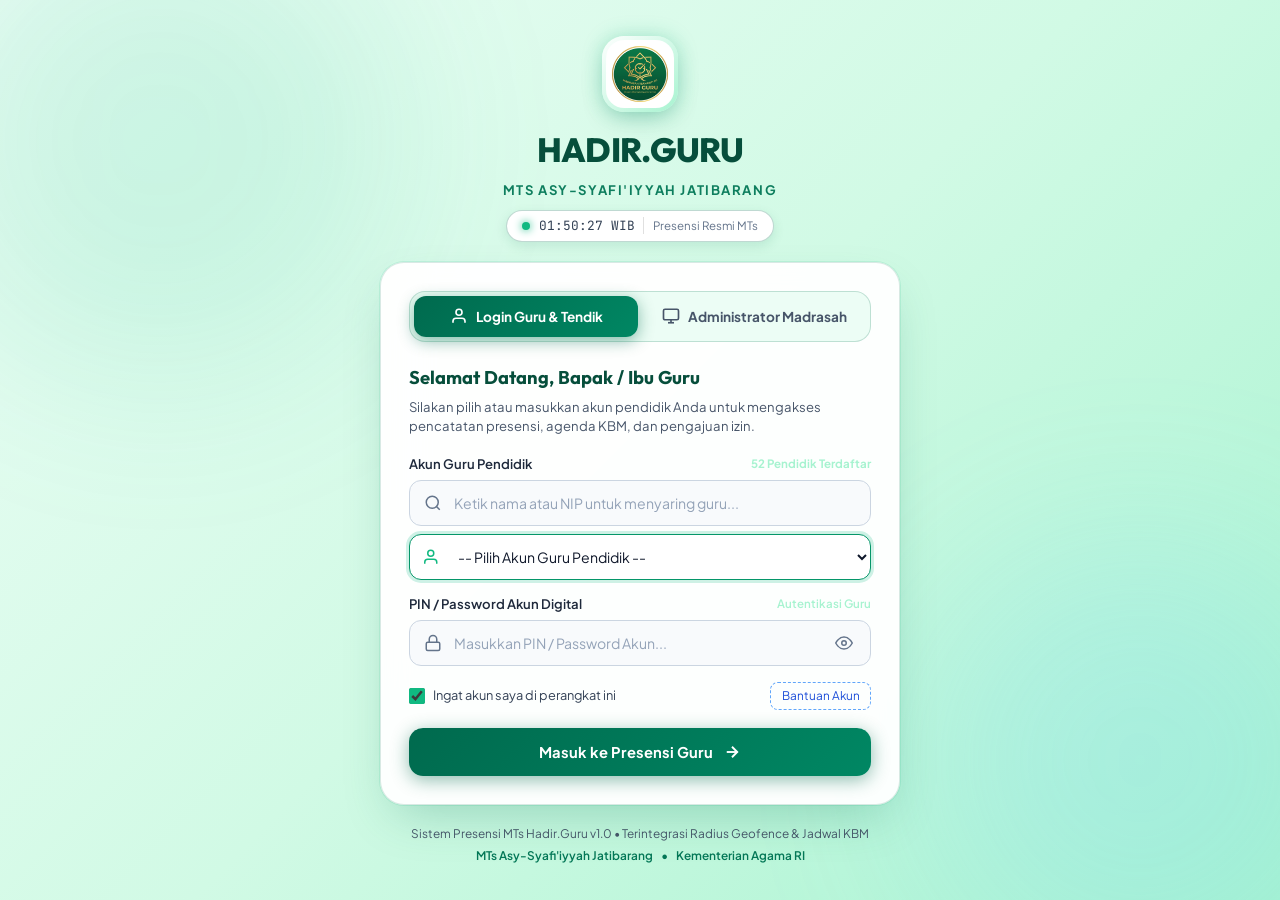
==== index.html @ c1759efe "Login page: light mint-white theme" ====
<!DOCTYPE html>
<html lang="id" data-theme="light">
<head>
  <meta charset="UTF-8">
  <meta name="viewport" content="width=device-width, initial-scale=1.0">
  <meta name="description" content="HADIR.GURU — Sistem Absensi Digital Guru Madrasah Tsanawiyah (MTs). Dashboard Guru untuk pencatatan kehadiran mandiri, validasi lokasi geofence, riwayat, dan pengajuan izin.">
  <title>HADIR.GURU — Presensi Digital MTs Asy-Syafi'iyyah Jatibarang</title>
  
  <link rel="icon" type="image/jpeg" href="assets/logo.jpg">
  <link rel="stylesheet" href="styles/main.css?v=2.6">
</head>
<body class="mode-login">

  <!-- ========================================================
       HALAMAN LOGIN UTAMA (FULL SCREEN AUTHENTICATION PORTAL)
       ======================================================== -->
  <div id="appLoginView" class="login-view-wrapper">
    <div class="login-backdrop-glow login-glow-1"></div>
    <div class="login-backdrop-glow login-glow-2"></div>

    <div class="login-container">
      <!-- Header Branding -->
      <div class="login-brand-header">
        <div class="login-logo-ring">
          <img src="assets/logo.jpg" alt="Logo MTs HADIR.GURU" class="login-brand-logo">
        </div>
        <div class="login-brand-text">
          <h1 class="login-app-title">HADIR.GURU</h1>
          <p class="login-school-name" id="loginSchoolName">MTs ASY-SYAFI'IYYAH JATIBARANG</p>
          <div class="login-clock-badge">
            <span class="live-dot-pulse"></span>
            <span id="loginClockLive">--:--:-- WIB</span>
            <span class="login-clock-tz">Presensi Resmi MTs</span>
          </div>
        </div>
      </div>

      <!-- Main Login Card -->
      <div class="login-card">
        <!-- Dual Mode Switcher Tabs -->
        <div class="login-tabs-nav" role="tablist">
          <button type="button" class="login-tab-btn active" id="tabBtnMainTeacherAuth" data-auth-mode="teacher" onclick="window.switchLoginTab('teacher')">
            <svg viewBox="0 0 24 24" width="18" height="18" fill="none" stroke="currentColor" stroke-width="2.2">
              <path d="M20 21v-2a4 4 0 0 0-4-4H8a4 4 0 0 0-4 4v2"></path>
              <circle cx="12" cy="7" r="4"></circle>
            </svg>
            <span>Login Guru & Tendik</span>
          </button>
          <button type="button" class="login-tab-btn" id="tabBtnMainAdminAuth" data-auth-mode="admin" onclick="window.switchLoginTab('admin')">
            <svg viewBox="0 0 24 24" width="18" height="18" fill="none" stroke="currentColor" stroke-width="2.2">
              <rect x="2" y="3" width="20" height="14" rx="2" ry="2"></rect>
              <line x1="8" y1="21" x2="16" y2="21"></line>
              <line x1="12" y1="17" x2="12" y2="21"></line>
            </svg>
            <span>Administrator Madrasah</span>
          </button>
        </div>

        <!-- Alert Notification Box -->
        <div id="loginMainAlert" class="login-alert-box" style="display: none;">
          <svg viewBox="0 0 24 24" width="18" height="18" fill="none" stroke="currentColor" stroke-width="2.2">
            <circle cx="12" cy="12" r="10"></circle>
            <line x1="12" y1="8" x2="12" y2="12"></line>
            <line x1="12" y1="16" x2="12.01" y2="16"></line>
          </svg>
          <span id="loginMainAlertText">Username atau password salah.</span>
        </div>

        <!-- TAB PANEL 1: GURU LOGIN -->
        <div class="login-panel" id="loginPanelTeacher">
          <div class="login-panel-intro">
            <h4>Selamat Datang, Bapak / Ibu Guru</h4>
            <p>Silakan pilih atau masukkan akun pendidik Anda untuk mengakses pencatatan presensi, agenda KBM, dan pengajuan izin.</p>
          </div>

          <form id="formMainTeacherLogin" onsubmit="window.handleTeacherLoginSubmit(event)" autocomplete="on">
            <!-- Unified Teacher Account Selector: Clean Native Select + Quick Search -->
            <div class="form-group" style="margin-bottom: 0.85rem;">
              <label class="form-label" for="selectMainTeacherAccount" style="display: flex; justify-content: space-between; align-items: center;">
                <span>Akun Guru Pendidik</span>
                <span style="font-size: 0.72rem; color: #a7f3d0; font-weight: 700;" id="badgeTeacherCount">51 Pendidik Terdaftar</span>
              </label>

              <!-- Quick Search Filter Box -->
              <div class="login-input-icon-wrap" style="margin-bottom: 0.5rem;">
                <svg viewBox="0 0 24 24" width="18" height="18" fill="none" stroke="currentColor" stroke-width="2">
                  <circle cx="11" cy="11" r="8"></circle>
                  <line x1="21" y1="21" x2="16.65" y2="16.65"></line>
                </svg>
                <input type="text" id="inputMainTeacherIdentifier" class="form-control login-input-field" placeholder="Ketik nama atau NIP untuk menyaring guru..." autocomplete="off">
              </div>

              <!-- Native Dropdown Select (Works 100% reliably on Android, iOS, Windows, Touch & Keyboard) -->
              <div class="login-input-icon-wrap">
                <svg viewBox="0 0 24 24" width="18" height="18" fill="none" stroke="currentColor" stroke-width="2">
                  <path d="M17 21v-2a4 4 0 0 0-4-4H5a4 4 0 0 0-4 4v2"></path>
                  <circle cx="9" cy="7" r="4"></circle>
                </svg>
                <select id="selectMainTeacherAccount" class="form-control login-input-field login-select-account" style="cursor: pointer; appearance: auto; -webkit-appearance: menulist; padding-right: 1rem;">
                  <option value="">-- Pilih Akun Guru Pendidik --</option>
                  <option value="9248740641200003">Drs. H. Akhmad Rosidi (Kepala Madrasah) [NIP: 9248740641200003]</option>
                  <option value="91000074100899">ABDUR ROUF (SKI) [NIP: 91000074100899]</option>
                  <option value="20326797197002">ADE AYU NUR TANTRI (Pendidikan Pancasila) [NIP: 20326797197002]</option>
                  <option value="20200613100001">AENI AFTHINA (IPA) [NIP: 20200613100001]</option>
                  <option value="91000080102905">AHMAD FARID (Akidah Akhlak) [NIP: 91000080102905]</option>
                  <option value="20326797185001">Ahmad Syafi (Ke-NU-an) [NIP: 20326797185001]</option>
                  <option value="20326797199001">AHMAD SYAMSUL FALAH (Ke-NU-an) [NIP: 20326797199001]</option>
                  <option value="91000081103794">Aini Lutfiyah (Bahasa Arab) [NIP: 91000081103794]</option>
                  <option value="91000081104938">AMIR SYARIFUDIN (Pendidikan Agama Islam) [NIP: 91000081104938]</option>
                  <option value="91000075104250">Ana Rodiyana (Bimbingan Konseling) [NIP: 91000075104250]</option>
                  <option value="91000085105943">ANIS MASRUFATUN SAADAH (IPA) [NIP: 91000085105943]</option>
                  <option value="91000072105448">APRIS DWI PRIYATOMO (Bahasa Indonesia) [NIP: 91000072105448]</option>
                  <option value="20326797196002">AYU ROSALITA (Bahasa Indonesia) [NIP: 20326797196002]</option>
                  <option value="20326797199003">BAENY ABDUL FATAH (PJOK) [NIP: 20326797199003]</option>
                  <option value="91000066108311">DARSONAH SETYOWATI (Bimbingan Konseling) [NIP: 91000066108311]</option>
                  <option value="91000080112516">DENY PRABOWO (Bahasa Inggris) [NIP: 91000080112516]</option>
                  <option value="91000086111652">DETTY TURISHA WIGUNANTI (Bahasa Inggris) [NIP: 91000086111652]</option>
                  <option value="91000082115252">DEWI RACHMAWATI (IPA) [NIP: 91000082115252]</option>
                  <option value="20326797101001">ELLA LINTANG AGUSTIN (Informatika) [NIP: 20326797101001]</option>
                  <option value="91000082120487">ENY ERLINA (Matematika) [NIP: 91000082120487]</option>
                  <option value="91000076113942">ETHIK RAHMAWATI (IPA) [NIP: 91000076113942]</option>
                  <option value="20363282185001">ETIK SULISTYO RATRI (Bahasa Jawa) [NIP: 20363282185001]</option>
                  <option value="91000081123488">HARIYANTO (Matematika) [NIP: 91000081123488]</option>
                  <option value="20326797191003">Ismatul Maula (Bahasa Arab) [NIP: 20326797191003]</option>
                  <option value="91000076124272">KHASANAH (Bahasa Arab) [NIP: 91000076124272]</option>
                  <option value="20326797188001">Khodijatul Kubro (Tahfidz) [NIP: 20326797188001]</option>
                  <option value="20326797194002">M. AZIZ HIMAWAN AKBAR (Tahfidz) [NIP: 20326797194002]</option>
                  <option value="20326797189002">Mochammad Aqil Mahfudz (Fikih) [NIP: 20326797189002]</option>
                  <option value="91000077131961">MOHAMMAD AZAMIN (SKI) [NIP: 91000077131961]</option>
                  <option value="20326797197003">MUHAMMAD AKVIN SYARIFUDIN (BTQ) [NIP: 20326797197003]</option>
                  <option value="20326797196005">MUHAMMAD IRSYAD HUSNI (Tahfidz) [NIP: 20326797196005]</option>
                  <option value="91000073129641">MUHDI (Akidah Akhlak) [NIP: 91000073129641]</option>
                  <option value="91000077133655">MUKHAMAD ARIS (Informatika) [NIP: 91000077133655]</option>
                  <option value="91000076133788">MUSTOFA (Fikih) [NIP: 91000076133788]</option>
                  <option value="91000075133679">MUZAKKY MIFTAH (IPS) [NIP: 91000075133679]</option>
                  <option value="91000064129055">NASARUDIN (Matematika) [NIP: 91000064129055]</option>
                  <option value="91000082154354">NOPRIYANI (Informatika) [NIP: 91000082154354]</option>
                  <option value="20326797175001">Nur Azizah (SKI) [NIP: 20326797175001]</option>
                  <option value="91000083152640">NUR KHIKMAH (Bahasa Indonesia) [NIP: 91000083152640]</option>
                  <option value="20326797199002">RAGIL SUSYANTO (PJOK) [NIP: 20326797199002]</option>
                  <option value="91000069143609">RAMDLONI (Al-Qur'an Hadis) [NIP: 91000069143609]</option>
                  <option value="20363082185001">RETNO FAJAR INTAMI (Seni Rupa) [NIP: 20363082185001]</option>
                  <option value="20326797190001">Ridlo Alam Nan Asa (Akidah Akhlak) [NIP: 20326797190001]</option>
                  <option value="20326797197001">RIZQI YUNI ARSIH (Bahasa Indonesia) [NIP: 20326797197001]</option>
                  <option value="91000081160541">SILVIA TINDIYAH SUGIARTO (Bahasa Indonesia) [NIP: 91000081160541]</option>
                  <option value="91000071143239">SITI ISYUNIATI (Matematika) [NIP: 91000071143239]</option>
                  <option value="91000078151658">SITI NURJANAH (Pendidikan Pancasila) [NIP: 91000078151658]</option>
                  <option value="91000078154469">SUDIYANTO (IPS) [NIP: 91000078154469]</option>
                  <option value="91000068159822">TITIN SOFIYATIN (IPS) [NIP: 91000068159822]</option>
                  <option value="91000475154699">TUTI ALAWIYYAH (Al-Qur'an Hadis) [NIP: 91000475154699]</option>
                  <option value="91000068162605">WAWAN ERAWAN (Bahasa Inggris) [NIP: 91000068162605]</option>
                  <option value="20326797100002">YULITA LISTIA SARI (IPS) [NIP: 20326797100002]</option>
                </select>
              </div>
            </div>

            <!-- Selected Teacher Preview Banner (Tampil setelah memilih akun guru) -->
            <div class="teacher-login-preview" id="teacherSelectedPreviewCard" style="display: none;">
              <div class="preview-avatar-circle" id="teacherPreviewAvatar">-</div>
              <div class="preview-info">
                <div class="preview-name" id="teacherPreviewName">-</div>
                <div class="preview-detail" id="teacherPreviewDetail">-</div>
              </div>
            </div>

            <!-- Password / PIN Input -->
            <div class="form-group" style="margin-bottom: 1rem; margin-top: 0.85rem;">
              <label class="form-label" for="inputMainTeacherPassword" style="display: flex; justify-content: space-between; align-items: center;">
                <span>PIN / Password Akun Digital</span>
                <span style="font-size: 0.72rem; color: #a7f3d0; font-weight: 600;">Autentikasi Guru</span>
              </label>
              <div class="login-input-icon-wrap has-eye-btn">
                <svg viewBox="0 0 24 24" width="18" height="18" fill="none" stroke="currentColor" stroke-width="2">
                  <rect x="3" y="11" width="18" height="11" rx="2" ry="2"></rect>
                  <path d="M7 11V7a5 5 0 0 1 10 0v4"></path>
                </svg>
                <input type="password" id="inputMainTeacherPassword" class="form-control login-input-field" placeholder="Masukkan PIN / Password Akun..." value="" autocomplete="current-password">
                <button type="button" class="btn-toggle-eye" id="btnToggleMainTeacherPass" title="Lihat PIN">
                  <svg viewBox="0 0 24 24" width="18" height="18" fill="none" stroke="currentColor" stroke-width="2"><path d="M1 12s4-8 11-8 11 8 11 8-4 8-11 8-11-8-11-8z"></path><circle cx="12" cy="12" r="3"></circle></svg>
                </button>
              </div>
            </div>

            <div class="login-extra-row">
              <label class="login-remember-label">
                <input type="checkbox" id="checkMainTeacherRemember" checked>
                <span>Ingat akun saya di perangkat ini</span>
              </label>
              <span class="login-help-chip" id="btnTeacherHelpNote">Bantuan Akun</span>
            </div>

            <button type="button" class="btn-login-submit btn-submit-teacher" id="btnSubmitTeacherLogin" onclick="window.handleTeacherLoginSubmit(event)">
              <span>Masuk ke Presensi Guru</span>
              <svg viewBox="0 0 24 24" width="18" height="18" fill="none" stroke="currentColor" stroke-width="2.5"><line x1="5" y1="12" x2="19" y2="12"></line><polyline points="12 5 19 12 12 19"></polyline></svg>
            </button>
          </form>
        </div>

        <!-- TAB PANEL 2: ADMIN LOGIN -->
        <div class="login-panel" id="loginPanelAdmin" style="display: none;">
          <div class="login-panel-intro">
            <div class="admin-badge-ribbon">🛡️ PUSAT KENDALI ADMINISTRATOR</div>
            <h4>Command Center Madrasah</h4>
            <p>Login sebagai Administrator Sekolah untuk memantau radar KBM 26 rombel, memverifikasi izin guru, dan mengelola jadwal Simpatika.</p>
          </div>

          <form id="formMainAdminLogin" onsubmit="window.handleAdminLoginSubmit(event)" autocomplete="on">
            <div class="form-group" style="margin-bottom: 1rem;">
              <label class="form-label" for="inputMainAdminUsername">Username Administrator</label>
              <div class="login-input-icon-wrap">
                <svg viewBox="0 0 24 24" width="18" height="18" fill="none" stroke="currentColor" stroke-width="2">
                  <path d="M20 21v-2a4 4 0 0 0-4-4H8a4 4 0 0 0-4 4v2"></path>
                  <circle cx="12" cy="7" r="4"></circle>
                </svg>
                <input type="text" id="inputMainAdminUsername" class="form-control login-input-field" placeholder="Masukkan username admin..." value="" autocomplete="username">
              </div>
            </div>

            <div class="form-group" style="margin-bottom: 1.15rem;">
              <label class="form-label" for="inputMainAdminPassword" style="display: flex; justify-content: space-between; align-items: center;">
                <span>Password Administrator</span>
                <span style="font-size: 0.72rem; color: #38bdf8; font-weight: 600;">Keamanan Admin</span>
              </label>
              <div class="login-input-icon-wrap has-eye-btn">
                <svg viewBox="0 0 24 24" width="18" height="18" fill="none" stroke="currentColor" stroke-width="2">
                  <rect x="3" y="11" width="18" height="11" rx="2" ry="2"></rect>
                  <path d="M7 11V7a5 5 0 0 1 10 0v4"></path>
                </svg>
                <input type="password" id="inputMainAdminPassword" class="form-control login-input-field" placeholder="Masukkan password admin..." value="" autocomplete="current-password">
                <button type="button" class="btn-toggle-eye" id="btnToggleMainAdminPass" title="Lihat Password">
                  <svg viewBox="0 0 24 24" width="18" height="18" fill="none" stroke="currentColor" stroke-width="2"><path d="M1 12s4-8 11-8 11 8 11 8-4 8-11 8-11-8-11-8z"></path><circle cx="12" cy="12" r="3"></circle></svg>
                </button>
              </div>
            </div>

            <div class="login-extra-row">
              <label class="login-remember-label">
                <input type="checkbox" id="checkMainAdminRemember" checked>
                <span>Ingat sesi Administrator</span>
              </label>
            </div>

            <button type="button" class="btn-login-submit btn-submit-admin" id="btnSubmitAdminLogin" onclick="window.handleAdminLoginSubmit(event)">
              <span>Masuk Command Center Admin</span>
              <svg viewBox="0 0 24 24" width="18" height="18" fill="none" stroke="currentColor" stroke-width="2.5"><line x1="5" y1="12" x2="19" y2="12"></line><polyline points="12 5 19 12 12 19"></polyline></svg>
            </button>
          </form>
        </div>

      </div>

      <!-- Footer Info -->
      <div class="login-footer-info">
        <span>Sistem Presensi MTs Hadir.Guru v1.0 • Terintegrasi Radius Geofence & Jadwal KBM</span>
        <div class="login-footer-links">
          <span id="loginFooterSchoolName">MTs Asy-Syafi'iyyah Jatibarang</span>
          <span>•</span>
          <span>Kementerian Agama RI</span>
        </div>
      </div>
    </div>
</div>

  <!-- Immediate Login & Clock Engine (Resilient Fallback for Hosting & Slow Networks) -->
  <script>
    (function initImmediateLoginPortal() {
      function tickPortalClock() {
        var el = document.getElementById("loginClockLive");
        if (!el) return;
        var now = new Date();
        var h = String(now.getHours()).padStart(2, "0");
        var m = String(now.getMinutes()).padStart(2, "0");
        var s = String(now.getSeconds()).padStart(2, "0");
        el.textContent = h + ":" + m + ":" + s + " WIB";
      }
      tickPortalClock();
      setInterval(tickPortalClock, 1000);

      function showPortalAlert(msg) {
        var alertBox = document.getElementById("loginMainAlert");
        var alertText = document.getElementById("loginMainAlertText");
        if (alertBox) {
          alertBox.style.display = "flex";
          if (alertText) alertText.textContent = msg;
        }
      }

      function hidePortalAlert() {
        var alertBox = document.getElementById("loginMainAlert");
        if (alertBox) alertBox.style.display = "none";
      }

      if (typeof window.switchLoginTab !== "function") {
        window.switchLoginTab = function(mode) {
          var tabTeacher = document.getElementById("tabBtnMainTeacherAuth");
          var tabAdmin = document.getElementById("tabBtnMainAdminAuth");
          var panelTeacher = document.getElementById("loginPanelTeacher");
          var panelAdmin = document.getElementById("loginPanelAdmin");
          hidePortalAlert();
          if (mode === "admin") {
            if (tabAdmin) tabAdmin.classList.add("active");
            if (tabTeacher) tabTeacher.classList.remove("active");
            if (panelAdmin) panelAdmin.style.display = "block";
            if (panelTeacher) panelTeacher.style.display = "none";
          } else {
            if (tabTeacher) tabTeacher.classList.add("active");
            if (tabAdmin) tabAdmin.classList.remove("active");
            if (panelTeacher) panelTeacher.style.display = "block";
            if (panelAdmin) panelAdmin.style.display = "none";
          }
        };
      }

      if (typeof window.handleTeacherLoginSubmit !== "function") {
        window.handleTeacherLoginSubmit = function(e) {
          if (e && e.preventDefault) e.preventDefault();
          var select = document.getElementById("selectMainTeacherAccount");
          var searchInput = document.getElementById("inputMainTeacherIdentifier");
          var passInput = document.getElementById("inputMainTeacherPassword");
          var rememberCheck = document.getElementById("checkMainTeacherRemember");
          var targetId = select ? select.value.trim() : "";
          if (!targetId && searchInput) targetId = searchInput.value.trim();
          if (!targetId) {
            showPortalAlert("Silakan pilih akun guru pendidik Anda dari daftar di atas.");
            return;
          }
          var pin = passInput ? passInput.value.trim() : "";
          if (!pin) {
            showPortalAlert("Silakan masukkan PIN / Password Akun Anda (Default: 123456).");
            return;
          }
          var remember = rememberCheck ? rememberCheck.checked : true;
          var resolvedTeacherId = targetId;
          if (typeof StorageService !== "undefined" && typeof StorageService.verifyTeacherCredentials === "function") {
            var res = StorageService.verifyTeacherCredentials(targetId, pin);
            if (!res.success) {
              showPortalAlert(res.message || "Password atau PIN salah.");
              return;
            }
            var t = res.teacher;
            resolvedTeacherId = (t.nip && t.nip.length > 3 && t.nip !== "-") ? t.nip : (t.teacherId || t.id);
            StorageService.setTeacherLoggedIn(resolvedTeacherId, remember);
            StorageService.setActiveTeacherId(resolvedTeacherId);
          } else if (pin !== "123456" && pin !== "Guru@2026!") {
            showPortalAlert("Password atau PIN salah (Default: 123456).");
            return;
          }
          hidePortalAlert();
          try {
            localStorage.setItem("hadir_guru_active_teacher_id", resolvedTeacherId);
            sessionStorage.setItem("hadir_guru_teacher_session", "true");
            sessionStorage.setItem("hadir_guru_auth_role", "teacher");
            if (remember) {
              localStorage.setItem("hadir_guru_teacher_remember", "true");
              localStorage.setItem("hadir_guru_auth_role", "teacher");
            }
          } catch (err) {}
          document.body.classList.remove("mode-login", "mode-admin");
          document.body.classList.add("mode-guru");
          var lv = document.getElementById("appLoginView");
          if (lv) lv.style.display = "none";
          if (typeof window.switchAppRole === "function") window.switchAppRole("teacher", true);
          if (typeof window.switchToTab === "function") window.switchToTab("tab-dashboard");
        };
      }

      if (typeof window.handleAdminLoginSubmit !== "function") {
        window.handleAdminLoginSubmit = function(e) {
          if (e && e.preventDefault) e.preventDefault();
          var userInput = document.getElementById("inputMainAdminUsername");
          var passInput = document.getElementById("inputMainAdminPassword");
          var rememberCheck = document.getElementById("checkMainAdminRemember");
          var username = userInput ? userInput.value.trim() : "";
          var password = passInput ? passInput.value.trim() : "";
          var remember = rememberCheck ? rememberCheck.checked : true;
          if (!username || !password) {
            showPortalAlert("Silakan masukkan username dan password administrator.");
            return;
          }
          var isOk = false;
          if (typeof StorageService !== "undefined" && typeof StorageService.verifyAdminCredentials === "function") {
            isOk = StorageService.verifyAdminCredentials(username, password);
          } else {
            isOk = username.toLowerCase() === "admin" && (password === "@aries1977" || password === "admin123");
          }
          if (!isOk) {
            showPortalAlert("Username atau password administrator salah.");
            return;
          }
          hidePortalAlert();
          if (typeof StorageService !== "undefined" && typeof StorageService.setAdminLoggedIn === "function") {
            StorageService.setAdminLoggedIn(true, remember);
          }
          try {
            sessionStorage.setItem("hadir_guru_admin_session", "true");
            sessionStorage.setItem("hadir_guru_auth_role", "admin");
            if (remember) {
              localStorage.setItem("hadir_guru_admin_remember", "true");
              localStorage.setItem("hadir_guru_auth_role", "admin");
            }
          } catch (err) {}
          document.body.classList.remove("mode-login", "mode-guru");
          document.body.classList.add("mode-admin");
          var lv = document.getElementById("appLoginView");
          if (lv) lv.style.display = "none";
          if (typeof window.switchAppRole === "function") window.switchAppRole("admin", true);
          if (typeof window.switchToTab === "function") window.switchToTab("tab-admin-monitoring");
        };
      }
    })();
  </script>

  <div class="app-shell">

    
    <!-- Left Navigation Sidebar -->
    <aside class="sidebar" id="appSidebar">
      <div class="sidebar-header">
        <div class="brand-logo-wrap">
          <img src="assets/logo.jpg" alt="Logo HADIR.GURU" class="brand-logo">
        </div>
        <div class="brand-text">
          <h1>HADIR.GURU</h1>
          <span>Sistem Presensi MTs</span>
        </div>
      </div>

      <!-- Nav Guru (Default) -->
      <nav class="sidebar-nav" id="sidebarNavTeacher">
        <div class="nav-section-title">Menu Utama Guru</div>

        <button class="nav-link active" data-tab="tab-dashboard" id="navDashboard">
          <svg viewBox="0 0 24 24" fill="none" stroke="currentColor">
            <path d="M12 22s8-4 8-10V5l-8-3-8 3v7c0 6 8 10 8 10z"></path>
            <path d="m9 12 2 2 4-4"></path>
          </svg>
          <span>Dashboard & Presensi</span>
          <span class="nav-badge nav-badge-pill" id="sidebarStatusBadge">Aktif</span>
        </button>

        <button class="nav-link" data-tab="tab-mengajar" id="navMengajar">
          <svg viewBox="0 0 24 24" fill="none" stroke="currentColor">
            <path d="M4 19.5A2.5 2.5 0 0 1 6.5 17H20"></path>
            <path d="M6.5 2H20v20H6.5A2.5 2.5 0 0 1 4 19.5v-15A2.5 2.5 0 0 1 6.5 2z"></path>
          </svg>
          <span>Absen Mengajar</span>
          <span class="nav-badge" style="background: rgba(147, 197, 114, 0.25); color: #3B5F21;" id="sidebarKbmBadge">1 Sesi</span>
        </button>

        <button class="nav-link" data-tab="tab-riwayat" id="navRiwayat">
          <svg viewBox="0 0 24 24" fill="none" stroke="currentColor">
            <circle cx="12" cy="12" r="10"></circle>
            <polyline points="12 6 12 12 16 14"></polyline>
          </svg>
          <span>Riwayat Kehadiran</span>
        </button>

        <button class="nav-link" data-tab="tab-izin" id="navIzin">
          <svg viewBox="0 0 24 24" fill="none" stroke="currentColor">
            <path d="M14 2H6a2 2 0 0 0-2 2v16a2 2 0 0 0 2 2h12a2 2 0 0 0 2-2V8z"></path>
            <polyline points="14 2 14 8 20 8"></polyline>
            <line x1="16" y1="13" x2="8" y2="13"></line>
            <line x1="16" y1="17" x2="8" y2="17"></line>
            <polyline points="10 9 9 9 8 9"></polyline>
          </svg>
          <span>Izin & Sakit</span>
          <span class="nav-badge" style="background: rgba(245, 158, 11, 0.2); color: #F59E0B;" id="sidebarLeaveCount">1</span>
        </button>

        <button class="nav-link" data-tab="tab-welcoming-picket" id="navTeacherWelcomingPicket">
          <svg viewBox="0 0 24 24" fill="none" stroke="currentColor">
            <path d="M12 2l3.09 6.26L22 9.27l-5 4.87 1.18 6.88L12 17.77l-6.18 3.25L7 14.14 2 9.27l6.91-1.01L12 2z"></path>
          </svg>
          <span>Piket Sambut Siswa</span>
          <span class="nav-badge" style="background: rgba(147, 197, 114, 0.22); color: #3B5F21;" id="teacherSidebarPicketBadge">06:15 WIB</span>
        </button>

        <button class="nav-link" data-tab="tab-profil" id="navProfil">
          <svg viewBox="0 0 24 24" fill="none" stroke="currentColor">
            <path d="M19 21v-2a4 4 0 0 0-4-4H9a4 4 0 0 0-4 4v2"></path>
            <circle cx="12" cy="7" r="4"></circle>
          </svg>
          <span>Profil & Jadwal</span>
        </button>

        <div style="margin-top: 1rem; padding-top: 0.75rem; border-top: 1px solid rgba(255, 255, 255, 0.1); display: flex; flex-direction: column; gap: 0.45rem;">
          <button class="nav-link" id="btnSidebarTeacherLogout" style="color: #fca5a5; background: rgba(239, 68, 68, 0.08); border: 1px solid rgba(239, 68, 68, 0.25); border-radius: var(--radius-md); padding: 0.6rem 0.85rem; width: 100%; display: flex; align-items: center; gap: 0.65rem; cursor: pointer; transition: all 0.2s ease;">
            <svg viewBox="0 0 24 24" fill="none" stroke="currentColor" width="18" height="18" stroke-width="2.2" style="color: #ef4444;">
              <path d="M9 21H5a2 2 0 0 1-2-2V5a2 2 0 0 1 2-2h4"></path>
              <polyline points="16 17 21 12 16 7"></polyline>
              <line x1="21" y1="12" x2="9" y2="12"></line>
            </svg>
            <span style="font-weight: 700; font-size: 0.82rem;">Keluar / Log Out</span>
          </button>
        </div>
      </nav>

      <!-- Nav Admin (Tampil saat Mode Admin Aktif) -->
      <nav class="sidebar-nav" id="sidebarNavAdmin" style="display: none;">
        <div class="nav-section-title" style="color: #38bdf8;">COMMAND CENTER ADMIN</div>

        <button class="nav-link" data-tab="tab-admin-monitoring" id="navAdminMonitor">
          <svg viewBox="0 0 24 24" fill="none" stroke="currentColor">
            <circle cx="12" cy="12" r="10"></circle>
            <line x1="12" y1="8" x2="12" y2="12"></line>
            <line x1="12" y1="16" x2="12.01" y2="16"></line>
            <circle cx="12" cy="12" r="4" stroke-dasharray="2 2"></circle>
          </svg>
          <span>Live Radar KBM</span>
          <span class="nav-badge" style="background: rgba(239, 68, 68, 0.2); color: #DC2626; display: none;" id="sidebarAlertBadge">0 Alert</span>
        </button>

        <button class="nav-link" data-tab="tab-admin-rekap" id="navAdminRekap">
          <svg viewBox="0 0 24 24" fill="none" stroke="currentColor">
            <path d="M16 4h2a2 2 0 0 1 2 2v14a2 2 0 0 1-2 2H6a2 2 0 0 1-2-2V6a2 2 0 0 1 2-2h2"></path>
            <rect x="8" y="2" width="8" height="4" rx="1" ry="1"></rect>
            <path d="M9 12h6"></path>
            <path d="M9 16h6"></path>
          </svg>
          <span>Rekap Presensi Guru</span>
          <span class="nav-badge" style="background: rgba(0, 106, 78, 0.2); color: #006A4E;">Semua Guru</span>
        </button>

        <button class="nav-link" data-tab="tab-admin-teachers-db" id="navAdminTeachersDb">
          <svg viewBox="0 0 24 24" fill="none" stroke="currentColor">
            <path d="M17 21v-2a4 4 0 0 0-4-4H5a4 4 0 0 0-4 4v2"></path>
            <circle cx="9" cy="7" r="4"></circle>
            <path d="M23 21v-2a4 4 0 0 0-3-3.87"></path>
            <path d="M16 3.13a4 4 0 0 1 0 7.75"></path>
          </svg>
          <span>Database & Akun Guru</span>
          <span class="nav-badge" style="background: rgba(14, 165, 233, 0.2); color: #0284c7;" id="adminSidebarTeachersBadge">Guru Aktif</span>
        </button>

        <button class="nav-link" data-tab="tab-admin-roster" id="navAdminRoster">
          <svg viewBox="0 0 24 24" fill="none" stroke="currentColor">
            <rect x="3" y="4" width="18" height="18" rx="2" ry="2"></rect>
            <line x1="16" y1="2" x2="16" y2="6"></line>
            <line x1="8" y1="2" x2="8" y2="6"></line>
            <line x1="3" y1="10" x2="21" y2="10"></line>
          </svg>
          <span>Jadwal Mengajar Guru</span>
          <span class="nav-badge" style="background: rgba(56, 189, 248, 0.2); color: #0284C7;" id="adminSidebarRosterBadge">Jadwal Mapel</span>
        </button>

        <button class="nav-link" data-tab="tab-welcoming-picket" id="navAdminWelcomingPicket">
          <svg viewBox="0 0 24 24" fill="none" stroke="currentColor">
            <path d="M12 2l3.09 6.26L22 9.27l-5 4.87 1.18 6.88L12 17.77l-6.18 3.25L7 14.14 2 9.27l6.91-1.01L12 2z"></path>
          </svg>
          <span>Piket Sambut Siswa</span>
          <span class="nav-badge" style="background: rgba(0, 106, 78, 0.2); color: #006A4E;">6 Regu</span>
        </button>

        <button class="nav-link" data-tab="tab-admin-leave" id="navAdminLeave">
          <svg viewBox="0 0 24 24" fill="none" stroke="currentColor">
            <path d="M14 2H6a2 2 0 0 0-2 2v16a2 2 0 0 0 2 2h12a2 2 0 0 0 2-2V8z"></path>
            <polyline points="14 2 14 8 20 8"></polyline>
            <path d="m9 15 2 2 4-4"></path>
          </svg>
          <span>Verifikasi Izin</span>
          <span class="nav-badge" style="background: rgba(245, 158, 11, 0.2); color: #F59E0B; display: none;" id="adminSidebarLeaveCount">0</span>
        </button>

        <button class="nav-link" data-tab="tab-admin-settings" id="navAdminSettings">
          <svg viewBox="0 0 24 24" fill="none" stroke="currentColor">
            <circle cx="12" cy="12" r="3"></circle>
            <path d="M19.4 15a1.65 1.65 0 0 0 .33 1.82l.06.06a2 2 0 0 1 0 2.83 2 2 0 0 1-2.83 0l-.06-.06a1.65 1.65 0 0 0-1.82-.33 1.65 1.65 0 0 0-1 1.51V21a2 2 0 0 1-2 2 2 2 0 0 1-2-2v-.09A1.65 1.65 0 0 0 9 19.4a1.65 1.65 0 0 0-1.82.33l-.06.06a2 2 0 0 1-2.83 0 2 2 0 0 1 0-2.83l.06-.06a1.65 1.65 0 0 0 .33-1.82 1.65 1.65 0 0 0-1.51-1H3a2 2 0 0 1-2-2 2 2 0 0 1 2-2h.09A1.65 1.65 0 0 0 4.6 9a1.65 1.65 0 0 0-.33-1.82l-.06-.06a2 2 0 0 1 0-2.83 2 2 0 0 1 2.83 0l.06.06a1.65 1.65 0 0 0 1.82.33H9a1.65 1.65 0 0 0 1-1.51V3a2 2 0 0 1 2-2 2 2 0 0 1 2 2v.09a1.65 1.65 0 0 0 1 1.51 1.65 1.65 0 0 0 1.82-.33l.06-.06a2 2 0 0 1 2.83 0 2 2 0 0 1 0 2.83l-.06.06a1.65 1.65 0 0 0-.33 1.82V9a1.65 1.65 0 0 0 1.51 1H21a2 2 0 0 1 2 2 2 2 0 0 1-2 2h-.09a1.65 1.65 0 0 0-1.51 1z"></path>
          </svg>
          <span>Pengaturan & Guru</span>
        </button>

        <div style="margin-top: 1rem; padding-top: 0.75rem; border-top: 1px solid rgba(255, 255, 255, 0.1); display: flex; flex-direction: column; gap: 0.45rem;">
          <button class="nav-link" id="btnSidebarAdminLogout" style="color: #fca5a5; background: rgba(239, 68, 68, 0.08); border: 1px solid rgba(239, 68, 68, 0.25); border-radius: var(--radius-md); padding: 0.6rem 0.85rem; width: 100%; display: flex; align-items: center; gap: 0.65rem; cursor: pointer; transition: all 0.2s ease;">
            <svg viewBox="0 0 24 24" fill="none" stroke="currentColor" width="18" height="18" stroke-width="2.2" style="color: #ef4444;">
              <path d="M9 21H5a2 2 0 0 1-2-2V5a2 2 0 0 1 2-2h4"></path>
              <polyline points="16 17 21 12 16 7"></polyline>
              <line x1="21" y1="12" x2="9" y2="12"></line>
            </svg>
            <span style="font-weight: 700; font-size: 0.82rem;">Keluar Sesi Admin (Log Out)</span>
          </button>
        </div>
      </nav>

      <div class="sidebar-footer">
        <div class="school-mini-card">
          <div class="school-icon-badge">
            <svg viewBox="0 0 24 24" width="20" height="20" fill="none" stroke="currentColor" stroke-width="2">
              <path d="m3 9 9-7 9 7v11a2 2 0 0 1-2 2H5a2 2 0 0 1-2-2z"></path>
              <polyline points="9 22 9 12 15 12 15 22"></polyline>
            </svg>
          </div>
          <div>
            <div class="school-info-title" id="sidebarSchoolName">MTs Asy-Syafi'iyyah</div>
            <div class="school-info-subtitle" id="sidebarSchoolNpsn">NPSN: 20108741 • Jaksel</div>
          </div>
        </div>
      </div>
    </aside>

    <!-- Main Content Wrapper -->
    <div class="main-wrapper">
      
      <!-- Top Bar -->
      <header class="topbar">
        <div class="topbar-left">
          <button class="mobile-menu-btn" id="btnToggleSidebar" aria-label="Toggle Menu">
            <svg viewBox="0 0 24 24" width="24" height="24" fill="none" stroke="currentColor" stroke-width="2">
              <line x1="3" y1="12" x2="21" y2="12"></line>
              <line x1="3" y1="6" x2="21" y2="6"></line>
              <line x1="3" y1="18" x2="21" y2="18"></line>
            </svg>
          </button>

          <!-- Server Real-time Clock Badge -->
          <div class="server-clock-badge">
            <div class="status-dot-pulse" title="Terkoneksi ke Server Waktu Resmi"></div>
            <span class="clock-time" id="serverClockDisplay">--:--:-- WIB</span>
            <span class="clock-tz">(Asia/Jakarta)</span>
          </div>
        </div>

        <div class="topbar-right">
          <!-- Active Session Badge (Mode Guru / Mode Admin) -->
          <div class="app-session-badge teacher" id="appSessionBadge" title="Status Sesi Sistem Presensi">
            <span class="session-dot"></span>
            <span class="session-title" id="sessionTitleText">Mode Guru</span>
          </div>


          <!-- Theme Toggle Button -->
          <button class="topbar-btn" id="btnThemeToggle" title="Ganti Mode Terang / Gelap">
            <svg id="iconThemeLight" viewBox="0 0 24 24" width="18" height="18" fill="none" stroke="currentColor" stroke-width="2">
              <circle cx="12" cy="12" r="5"></circle>
              <line x1="12" y1="1" x2="12" y2="3"></line>
              <line x1="12" y1="21" x2="12" y2="23"></line>
              <line x1="4.22" y1="4.22" x2="5.64" y2="5.64"></line>
              <line x1="18.36" y1="18.36" x2="19.78" y2="19.78"></line>
              <line x1="1" y1="12" x2="3" y2="12"></line>
              <line x1="21" y1="12" x2="23" y2="12"></line>
              <line x1="4.22" y1="19.78" x2="5.64" y2="18.36"></line>
              <line x1="18.36" y1="5.64" x2="19.78" y2="4.22"></line>
            </svg>
            <svg id="iconThemeDark" style="display: none;" viewBox="0 0 24 24" width="18" height="18" fill="none" stroke="currentColor" stroke-width="2">
              <path d="M21 12.79A9 9 0 1 1 11.21 3 7 7 0 0 0 21 12.79z"></path>
            </svg>
          </button>

          <!-- Notification Bell -->
          <div style="position: relative;">
            <button class="topbar-btn" id="btnNotifications" title="Notifikasi Kehadiran">
              <svg viewBox="0 0 24 24" width="18" height="18" fill="none" stroke="currentColor" stroke-width="2">
                <path d="M18 8A6 6 0 0 0 6 8c0 7-3 9-3 9h18s-3-2-3-9"></path>
                <path d="M13.73 21a2 2 0 0 1-3.46 0"></path>
              </svg>
              <span class="notif-badge-bubble" id="notifBadge"></span>
            </button>

            <!-- Notifications Dropdown Box -->
            <div id="notifDropdown" style="display: none; position: absolute; right: 0; top: 48px; width: 320px; background: var(--bg-surface); border: 1px solid var(--border-light); border-radius: var(--radius-lg); box-shadow: var(--shadow-xl); padding: 1rem; z-index: 50;">
              <div style="display: flex; justify-content: space-between; align-items: center; margin-bottom: 0.75rem; border-bottom: 1px solid var(--border-light); padding-bottom: 0.5rem;">
                <strong style="font-size: 0.88rem;">Notifikasi Guru</strong>
                <span style="font-size: 0.72rem; color: var(--emerald-600); cursor: pointer;" id="btnMarkAllRead">Tandai Dibaca</span>
              </div>
              <div id="notifListContainer" style="display: flex; flex-direction: column; gap: 0.65rem; max-height: 280px; overflow-y: auto;">
                <!-- Populated via JS -->
              </div>
            </div>
          </div>

          <!-- User Profile Dropdown Pill -->
          <div class="user-profile-pill" id="userProfileBtn">
            <div class="user-info-meta">
              <div class="user-name">ABDUR ROUF</div>
              <div class="user-role-label">Guru Pengajar • NIP 91000074100899</div>
            </div>
          </div>

        </div>
      </header>

      <!-- Main Page Content Sections -->
      <main class="page-container">
        
        <!-- ==========================================
             TAB 1: DASHBOARD UTAMA
             ========================================== -->
        <section class="tab-section active" id="tab-dashboard">
          
          <!-- Picket Duty Active Reminder Banner (Populated via JS) -->
          <div id="bannerPicketDutyReminder" style="display: none;"></div>

          <!-- Welcome Hero Banner -->
          <div class="welcome-banner">
            <div class="welcome-content">
              <div class="badge-tag-pill">
                <svg viewBox="0 0 24 24" width="14" height="14" fill="none" stroke="currentColor" stroke-width="2.5">
                  <path d="M12 2l3.09 6.26L22 9.27l-5 4.87 1.18 6.88L12 17.77l-6.18 3.25L7 14.14 2 9.27l6.91-1.01L12 2z"></path>
                </svg>
                <span>Portal Presensi Digital Guru MTs</span>
              </div>
              <h2 id="bannerTeacherGreeting">Assalamu'alaikum, ABDUR ROUF!</h2>
              <p>Selamat datang di sistem absensi digital resmi MTs Asy-Syafi'iyyah Jatibarang. Pastikan Anda berada dalam radius sekolah saat melakukan presensi masuk dan pulang.</p>
              
              <div class="welcome-meta-chips">
                <span class="meta-chip">
                  <svg viewBox="0 0 24 24" width="14" height="14" fill="none" stroke="currentColor" stroke-width="2">
                    <rect x="3" y="4" width="18" height="18" rx="2" ry="2"></rect>
                    <line x1="16" y1="2" x2="16" y2="6"></line>
                    <line x1="8" y1="2" x2="8" y2="6"></line>
                    <line x1="3" y1="10" x2="21" y2="10"></line>
                  </svg>
                  <span id="bannerTodayDate">Hari Ini</span>
                </span>
                <span class="meta-chip">
                  <svg viewBox="0 0 24 24" width="14" height="14" fill="none" stroke="currentColor" stroke-width="2">
                    <circle cx="12" cy="12" r="10"></circle>
                    <polyline points="12 6 12 12 16 14"></polyline>
                  </svg>
                  <span id="bannerJamMasuk">Jam Masuk: 07.00 WIB (Toleransi 07.15)</span>
                </span>
                <span class="meta-chip">
                  <svg viewBox="0 0 24 24" width="14" height="14" fill="none" stroke="currentColor" stroke-width="2">
                    <circle cx="12" cy="12" r="10"></circle>
                    <polyline points="12 6 12 12 16 14"></polyline>
                  </svg>
                  <span id="bannerJamPulang">Jam Pulang: 14.00 WIB</span>
                </span>
                <span class="meta-chip">
                  <svg viewBox="0 0 24 24" width="14" height="14" fill="none" stroke="currentColor" stroke-width="2">
                    <path d="M16 21v-2a4 4 0 0 0-4-4H5a4 4 0 0 0-4 4v2"></path>
                    <circle cx="8.5" cy="7" r="4"></circle>
                  </svg>
                  <span id="bannerNIP">NIP: 19880415 201403 1 002</span>
                </span>
              </div>
            </div>
          </div>

          <!-- Presensi Hero Cards Grid -->
          <div class="attendance-grid">
            
            <!-- Left Card: Live Clock & Action -->
            <div class="card">
              <div class="card-header-flex">
                <div class="card-title-group">
                  <div class="card-title-icon">
                    <svg viewBox="0 0 24 24" width="18" height="18" fill="none" stroke="currentColor" stroke-width="2">
                      <circle cx="12" cy="12" r="10"></circle>
                      <polyline points="12 6 12 12 16 14"></polyline>
                    </svg>
                  </div>
                  <div>
                    <h3 class="card-title">Presensi Hari Ini</h3>
                    <p style="font-size: 0.75rem; color: var(--text-muted);">Waktu Server Resmi Madrasah (WIB)</p>
                  </div>
                </div>

                <div id="todayStatusBadge" class="status-badge status-belum-absen">
                  <span class="status-dot-pulse" style="width: 6px; height: 6px; background: #D97706;"></span>
                  <span id="todayStatusText">Belum Absen</span>
                </div>
              </div>

              <!-- Live Clock Center Panel -->
              <div class="live-clock-panel">
                <div class="clock-live-big" id="dashboardLiveTime">--:--:-- WIB</div>
                <div class="clock-date-live" id="dashboardLiveDate">Memuat tanggal...</div>
                <div class="clock-schedule-hint">
                  Standar Jam Masuk: <strong>07.00 WIB</strong> • Jam Pulang: <strong>14.00 WIB</strong>
                </div>
              </div>

              <!-- Status Alert Anda Sudah Check-In (Tampil setelah berhasil check-in) -->
              <div id="alreadyCheckedInAlert" style="display: none; background: rgba(147, 197, 114, 0.16); border: 1.5px solid #93C572; border-radius: var(--radius-md); padding: 0.85rem 1.15rem; margin-bottom: 1.15rem; text-align: center;">
                <div style="display: flex; align-items: center; justify-content: center; gap: 0.45rem; font-size: 1.05rem; font-weight: 800; color: #2E4E16; font-family: 'Outfit', sans-serif;">
                  <span style="font-size: 1.25rem;">✅</span>
                  <span id="alreadyCheckedInText">Anda Sudah Check-In</span>
                </div>
                <p style="font-size: 0.78rem; color: #3B5F21; margin-top: 0.2rem; margin-bottom: 0;" id="alreadyCheckedInSub">
                  Presensi kehadiran harian Anda telah tersimpan dan terverifikasi secara resmi.
                </p>
              </div>

              <!-- Action Buttons -->
              <div class="attendance-actions-wrap">
                <button class="btn-primary-action" id="btnCheckIn">
                  <svg viewBox="0 0 24 24" width="28" height="28" fill="none" stroke="currentColor" stroke-width="2.2">
                    <path d="M15 3h4a2 2 0 0 1 2 2v14a2 2 0 0 1-2 2h-4"></path>
                    <polyline points="10 17 15 12 10 7"></polyline>
                    <line x1="15" y1="12" x2="3" y2="12"></line>
                  </svg>
                  <span class="btn-label">ABSEN MASUK</span>
                  <span class="btn-sub" id="checkInSubText">Validasi Presensi & GPS</span>
                </button>

                <button class="btn-primary-action btn-checkout-action" id="btnCheckOut" disabled>
                  <svg viewBox="0 0 24 24" width="28" height="28" fill="none" stroke="currentColor" stroke-width="2.2">
                    <path d="M9 21H5a2 2 0 0 1-2-2V5a2 2 0 0 1 2-2h4"></path>
                    <polyline points="16 17 21 12 16 7"></polyline>
                    <line x1="21" y1="12" x2="9" y2="12"></line>
                  </svg>
                  <span class="btn-label">ABSEN PULANG</span>
                  <span class="btn-sub" id="checkOutSubText">Aktif setelah Masuk</span>
                </button>
              </div>

              <!-- Today's Record Summary -->
              <div class="today-summary-row">
                <div class="stamp-box">
                  <div class="stamp-icon">
                    <svg viewBox="0 0 24 24" width="18" height="18" fill="none" stroke="currentColor" stroke-width="2">
                      <polyline points="9 11 12 14 22 4"></polyline>
                      <path d="M21 12v7a2 2 0 0 1-2 2H5a2 2 0 0 1-2-2V5a2 2 0 0 1 2-2h11"></path>
                    </svg>
                  </div>
                  <div class="stamp-data">
                    <div class="stamp-label">Waktu Masuk</div>
                    <div class="stamp-val" id="todayCheckInTime">--:-- WIB</div>
                  </div>
                </div>

                <div class="stamp-box">
                  <div class="stamp-icon">
                    <svg viewBox="0 0 24 24" width="18" height="18" fill="none" stroke="currentColor" stroke-width="2">
                      <rect x="2" y="3" width="20" height="14" rx="2" ry="2"></rect>
                      <line x1="8" y1="21" x2="16" y2="21"></line>
                      <line x1="12" y1="17" x2="12" y2="21"></line>
                    </svg>
                  </div>
                  <div class="stamp-data">
                    <div class="stamp-label">Waktu Pulang</div>
                    <div class="stamp-val" id="todayCheckOutTime">--:-- WIB</div>
                  </div>
                </div>
              </div>

            </div>

            <!-- Right Card: Geofence & Location Radar -->
            <div class="card geofence-card">
              <div class="card-header-flex">
                <div class="card-title-group">
                  <div class="card-title-icon" style="background: var(--blue-50); color: var(--blue-600);">
                    <svg viewBox="0 0 24 24" width="18" height="18" fill="none" stroke="currentColor" stroke-width="2">
                      <path d="M21 10c0 7-9 13-9 13s-9-6-9-13a9 9 0 0 1 18 0z"></path>
                      <circle cx="12" cy="10" r="3"></circle>
                    </svg>
                  </div>
                  <div>
                    <h3 class="card-title">Geofence Madrasah</h3>
                    <p style="font-size: 0.75rem; color: var(--text-muted);">Radius Validasi GPS ≤ 50 Meter</p>
                  </div>
                </div>

                <div class="gps-verified-tag" id="geofenceStatusTag">
                  <svg viewBox="0 0 24 24" width="14" height="14" fill="none" stroke="currentColor" stroke-width="2.5">
                    <polyline points="20 6 9 17 4 12"></polyline>
                  </svg>
                  <span id="geofenceStatusLabel">Dalam Radius</span>
                </div>
              </div>

              <!-- Campus Map Radar Preview -->
              <div class="radar-map-preview">
                <img src="assets/campus_map.jpg" alt="Peta Kampus MTs" class="map-img">
                <div class="geofence-radar-pin">
                  <div class="radar-pulse-ring" id="radarRing"></div>
                  <div class="radar-dot-center"></div>
                </div>
                <div class="geofence-tag-overlay">
                  <svg viewBox="0 0 24 24" width="12" height="12" fill="none" stroke="currentColor" stroke-width="2">
                    <circle cx="12" cy="12" r="10"></circle>
                  </svg>
                  <span id="campusGeofenceName">Kampus MTs Asy-Syafi'iyyah Jatibarang</span>
                </div>
              </div>

              <!-- Geofence Details -->
              <div class="geofence-meta-list">
                <div class="meta-row">
                  <span class="meta-label">Titik Koordinat:</span>
                  <span class="meta-value" id="currentCoordDisplay">-6.208842, 106.845612</span>
                </div>
                <div class="meta-row">
                  <span class="meta-label">Jarak ke Pusat Sekolah:</span>
                  <span class="meta-value" style="color: var(--emerald-600);" id="currentDistanceDisplay">18 Meter (Aman)</span>
                </div>
                <div class="meta-row">
                  <span class="meta-label">Akurasi GPS Perangkat:</span>
                  <span class="meta-value">Tinggi (±3 meter)</span>
                </div>
              </div>

            </div>

          </div>

          <!-- Monthly KPI Statistics Section -->
          <div class="section-header-title">
            <div>
              <h3>Ringkasan Kehadiran Bulan Ini</h3>
              <p style="font-size: 0.8rem; color: var(--text-muted);">Periode Oktober 2026 • Standar Kemenag MTs</p>
            </div>
            <button class="btn-secondary" id="btnViewFullReport">
              <svg viewBox="0 0 24 24" width="14" height="14" fill="none" stroke="currentColor" stroke-width="2">
                <path d="M14 2H6a2 2 0 0 0-2 2v16a2 2 0 0 0 2 2h12a2 2 0 0 0 2-2V8z"></path>
              </svg>
              <span>Lihat Detail Riwayat</span>
            </button>
          </div>

          <div class="kpi-grid">
            <!-- KPI 1: Hadir -->
            <div class="kpi-card">
              <div class="kpi-top">
                <div class="kpi-icon-wrap kpi-emerald">
                  <svg viewBox="0 0 24 24" width="20" height="20" fill="none" stroke="currentColor" stroke-width="2.2">
                    <polyline points="20 6 9 17 4 12"></polyline>
                  </svg>
                </div>
                <span class="badge-pill-status badge-hadir">95.2% Disiplin</span>
              </div>
              <div class="kpi-value" id="kpiHadirVal">20 Hari</div>
              <div class="kpi-label">Hadir Tepat Waktu</div>
              <div class="kpi-progress-bar">
                <div class="kpi-progress-fill" style="width: 95.2%; background: var(--emerald-500);"></div>
              </div>
              <div class="kpi-footer-text">Target Kemenag: ≥ 95% kehadiran</div>
            </div>

            <!-- KPI 2: Terlambat -->
            <div class="kpi-card">
              <div class="kpi-top">
                <div class="kpi-icon-wrap kpi-amber">
                  <svg viewBox="0 0 24 24" width="20" height="20" fill="none" stroke="currentColor" stroke-width="2.2">
                    <circle cx="12" cy="12" r="10"></circle>
                    <line x1="12" y1="8" x2="12" y2="12"></line>
                    <line x1="12" y1="16" x2="12.01" y2="16"></line>
                  </svg>
                </div>
                <span class="badge-pill-status badge-terlambat">1 Kali</span>
              </div>
              <div class="kpi-value" id="kpiTerlambatVal">1 Hari</div>
              <div class="kpi-label">Keterlambatan (8 Menit)</div>
              <div class="kpi-progress-bar">
                <div class="kpi-progress-fill" style="width: 4.8%; background: var(--amber-500);"></div>
              </div>
              <div class="kpi-footer-text">Dalam toleransi izin macet hujan</div>
            </div>

            <!-- KPI 3: Izin & Sakit -->
            <div class="kpi-card">
              <div class="kpi-top">
                <div class="kpi-icon-wrap kpi-blue">
                  <svg viewBox="0 0 24 24" width="20" height="20" fill="none" stroke="currentColor" stroke-width="2.2">
                    <path d="M14 2H6a2 2 0 0 0-2 2v16a2 2 0 0 0 2 2h12a2 2 0 0 0 2-2V8z"></path>
                    <polyline points="14 2 14 8 20 8"></polyline>
                  </svg>
                </div>
                <span class="badge-pill-status badge-izin">Disetujui</span>
              </div>
              <div class="kpi-value" id="kpiIzinVal">1 Hari</div>
              <div class="kpi-label">Tugas Luar / Sakit</div>
              <div class="kpi-progress-bar">
                <div class="kpi-progress-fill" style="width: 100%; background: var(--blue-500);"></div>
              </div>
              <div class="kpi-footer-text">1 Dinas Diklat • 0 Sakit</div>
            </div>

            <!-- KPI 4: Alpha / Tanpa Keterangan -->
            <div class="kpi-card">
              <div class="kpi-top">
                <div class="kpi-icon-wrap kpi-rose">
                  <svg viewBox="0 0 24 24" width="20" height="20" fill="none" stroke="currentColor" stroke-width="2.2">
                    <circle cx="12" cy="12" r="10"></circle>
                    <line x1="15" y1="9" x2="9" y2="15"></line>
                    <line x1="9" y1="9" x2="15" y2="15"></line>
                  </svg>
                </div>
                <span class="badge-pill-status" style="background: var(--emerald-100); color: var(--emerald-800);">Nir-Alpha</span>
              </div>
              <div class="kpi-value" id="kpiAlphaVal">0 Hari</div>
              <div class="kpi-label">Tanpa Keterangan</div>
              <div class="kpi-progress-bar">
                <div class="kpi-progress-fill" style="width: 0%; background: var(--rose-500);"></div>
              </div>
              <div class="kpi-footer-text">Catatan kedisiplinan sempurna</div>
            </div>
          </div>

          <!-- Bottom Row: Recent Attendance Activity Table Full Width -->
          <div class="card" style="margin-top: 0.5rem;">
            <div class="card-header-flex">
              <div class="card-title-group">
                <div class="card-title-icon" style="background: var(--indigo-50); color: var(--indigo-500);">
                  <svg viewBox="0 0 24 24" width="18" height="18" fill="none" stroke="currentColor" stroke-width="2">
                    <polyline points="22 12 18 12 15 21 9 3 6 12 2 12"></polyline>
                  </svg>
                </div>
                <div>
                  <h3 class="card-title">Aktivitas Presensi Terakhir</h3>
                  <p style="font-size: 0.75rem; color: var(--text-muted);">Catatan riwayat kehadiran 5 hari kerja terakhir</p>
                </div>
              </div>
            </div>

            <div class="table-responsive">
              <table class="custom-table">
                <thead>
                  <tr>
                    <th>Tanggal</th>
                    <th>Waktu Masuk</th>
                    <th>Waktu Pulang</th>
                    <th>Status Presensi</th>
                  </tr>
                </thead>
                <tbody id="dashboardRecentTableBody">
                  <!-- Populated via JS -->
                </tbody>
              </table>
            </div>
          </div>

        </section>

        <!-- ==========================================
             TAB 2: RIWAYAT KEHADIRAN (FR-06)
             ========================================== -->
        <section class="tab-section" id="tab-riwayat">
          
          <div class="section-header-title">
            <div>
              <h3>Riwayat Kehadiran Pribadi</h3>
              <p style="font-size: 0.85rem; color: var(--text-muted);">Data catatan kehadiran resmi guru, filter periode, keterangan koreksi admin, dan ekspor laporan.</p>
            </div>
            
            <div style="display: flex; gap: 0.75rem;">
              <button class="btn-secondary" id="btnPrintSlip">
                <svg viewBox="0 0 24 24" width="16" height="16" fill="none" stroke="currentColor" stroke-width="2">
                  <polyline points="6 9 6 2 18 2 18 9"></polyline>
                  <path d="M6 18H4a2 2 0 0 1-2-2v-5a2 2 0 0 1 2-2h16a2 2 0 0 1 2 2v5a2 2 0 0 1-2 2h-2"></path>
                  <rect x="6" y="14" width="12" height="8"></rect>
                </svg>
                <span>Cetak / Ekspor PDF</span>
              </button>
              <button class="btn-emerald" id="btnExportCsv">
                <svg viewBox="0 0 24 24" width="16" height="16" fill="none" stroke="currentColor" stroke-width="2">
                  <path d="M21 15v4a2 2 0 0 1-2 2H5a2 2 0 0 1-2-2v-4"></path>
                  <polyline points="7 10 12 15 17 10"></polyline>
                  <line x1="12" y1="15" x2="12" y2="3"></line>
                </svg>
                <span>Unduh Excel / CSV</span>
              </button>
            </div>
          </div>

          <!-- Toolbar & Filter Bar -->
          <div class="toolbar-card">
            <div class="filter-group">
              <label style="font-size: 0.82rem; font-weight: 700; color: var(--text-secondary);">Periode:</label>
              <select class="filter-select" id="historyPeriodFilter">
                <option value="current">Bulan Berjalan (Oktober 2026)</option>
                <option value="2026-01">Januari 2026 (Sesuai Contoh)</option>
                <option value="2026-02">Februari 2026</option>
                <option value="2026-03">Maret 2026</option>
                <option value="2026-04">April 2026</option>
                <option value="2026-05">Mei 2026</option>
                <option value="2026-06">Juni 2026</option>
                <option value="2026-07">Juli 2026</option>
                <option value="2026-08">Agustus 2026</option>
                <option value="2026-09">September 2026</option>
                <option value="2026-10">Oktober 2026</option>
                <option value="2026-11">November 2026</option>
                <option value="2026-12">Desember 2026</option>
                <option value="all">Semua Data Semester Ganjil</option>
              </select>

              <label style="font-size: 0.82rem; font-weight: 700; color: var(--text-secondary); margin-left: 0.5rem;">Status:</label>
              <select class="filter-select" id="historyStatusFilter">
                <option value="all">Semua Status</option>
                <option value="Hadir">Hadir Tepat Waktu</option>
                <option value="Terlambat">Terlambat</option>
                <option value="Izin">Izin / Dinas</option>
                <option value="Sakit">Sakit</option>
              </select>
            </div>

            <div style="display: flex; gap: 0.5rem;">
              <input type="text" class="filter-input" placeholder="Cari tanggal atau keterangan..." id="historySearchInput" style="min-width: 240px;">
              <button class="btn-secondary" id="btnResetFilter" title="Reset Filter">Reset</button>
            </div>
          </div>

          <!-- History Table -->
          <div class="table-card">
            <div class="table-responsive">
              <table class="custom-table" id="fullHistoryTable">
                <thead>
                  <tr>
                    <th>ID Absensi</th>
                    <th>Hari & Tanggal</th>
                    <th>Waktu Masuk</th>
                    <th>Waktu Pulang</th>
                    <th>Status Kehadiran</th>
                    <th>Lokasi & Jarak Geofence</th>
                    <th>Perangkat</th>
                    <th>Aksi & Detail</th>
                  </tr>
                </thead>
                <tbody id="historyTableBody">
                  <!-- Populated via JS -->
                </tbody>
              </table>
            </div>
          </div>

        </section>

        <!-- ==========================================
             TAB 4: PENGAJUAN IZIN & SAKIT (FR-07)
             ========================================== -->
        <section class="tab-section" id="tab-izin">
          
          <div class="section-header-title">
            <div>
              <h3>Pengajuan Izin & Surat Sakit</h3>
              <p style="font-size: 0.85rem; color: var(--text-muted);">Formulir permohonan izin tidak hadir, sakit, atau tugas luar madrasah serta monitoring status persetujuan kepala madrasah (FR-07).</p>
            </div>
            <button class="btn-emerald" id="btnOpenLeaveModal">
              <svg viewBox="0 0 24 24" width="16" height="16" fill="none" stroke="currentColor" stroke-width="2.5">
                <line x1="12" y1="5" x2="12" y2="19"></line>
                <line x1="5" y1="12" x2="19" y2="12"></line>
              </svg>
              <span>Buat Pengajuan Baru</span>
            </button>
          </div>

          <!-- Leave Stats Mini Grid -->
          <div class="kpi-grid" style="grid-template-columns: repeat(3, 1fr); margin-bottom: 1.75rem;">
            <div class="kpi-card">
              <div class="kpi-top">
                <span class="badge-pill-status badge-hadir">Disetujui</span>
              </div>
              <div class="kpi-value" id="leaveApprovedCount">3 Berkas</div>
              <div class="kpi-label">Pengajuan Disetujui</div>
              <div class="kpi-footer-text">Diverifikasi Kepala Madrasah</div>
            </div>

            <div class="kpi-card">
              <div class="kpi-top">
                <span class="badge-pill-status badge-terlambat" style="background: #FEF3C7; color: #92400E;">Menunggu</span>
              </div>
              <div class="kpi-value" id="leavePendingCount">0 Berkas</div>
              <div class="kpi-label">Sedang Diproses</div>
              <div class="kpi-footer-text">Verifikasi berkas oleh admin</div>
            </div>

            <div class="kpi-card">
              <div class="kpi-top">
                <span class="badge-pill-status" style="background: var(--blue-50); color: var(--blue-600);">Hak Cuti</span>
              </div>
              <div class="kpi-value">9 Hari</div>
              <div class="kpi-label">Sisa Kuota Cuti Tahunan</div>
              <div class="kpi-footer-text">Tahun Ajaran 2026/2027</div>
            </div>
          </div>

          <!-- Leave Requests List Table -->
          <div class="table-card">
            <div style="padding: 1.25rem 1.5rem; border-bottom: 1px solid var(--border-light); display: flex; justify-content: space-between; align-items: center;">
              <h4 style="font-family: 'Outfit'; font-size: 1.05rem; font-weight: 700;">Daftar Riwayat Permohonan Izin / Sakit</h4>
              <span style="font-size: 0.78rem; color: var(--text-muted);">Sinkronisasi Backend Terpusat</span>
            </div>

            <div class="table-responsive">
              <table class="custom-table">
                <thead>
                  <tr>
                    <th>No. Pengajuan</th>
                    <th>Jenis Izin</th>
                    <th>Tanggal Pelaksanaan</th>
                    <th>Durasi</th>
                    <th>Alasan Permohonan</th>
                    <th>Status Keputusan</th>
                    <th>Catatan Verifikator</th>
                  </tr>
                </thead>
                <tbody id="leaveRequestsTableBody">
                  <!-- Populated via JS -->
                </tbody>
              </table>
            </div>
          </div>

        </section>

        <!-- ==========================================
             TAB 5: PROFIL & JADWAL GURU
             ========================================== -->
        <section class="tab-section" id="tab-profil">
          
          <div class="section-header-title">
            <div>
              <h3>Profil Guru & Jadwal KBM</h3>
              <p style="font-size: 0.85rem; color: var(--text-muted);">Informasi kepegawaian, data mengajar mingguan, dan pengaturan akun.</p>
            </div>
          </div>

          <div class="profile-schedule-grid">
            
            <!-- Teacher Bio Card -->
            <div class="card profile-bio-card" style="text-align: center; position: relative;">
              <button type="button" class="btn-table-action btn-table-action-edit" id="btnEditProfileQuick" onclick="window.openEditMyProfileModal()" style="position: absolute; top: 1rem; right: 1rem; padding: 0.35rem 0.75rem; font-size: 0.76rem; display: inline-flex; align-items: center; gap: 0.35rem; background: var(--bg-surface); border: 1px solid var(--border-medium); border-radius: var(--radius-sm);" title="Edit Profil & Pengaturan Akun">
                <svg viewBox="0 0 24 24" width="13" height="13" fill="none" stroke="currentColor" stroke-width="2"><path d="M11 4H4a2 2 0 0 0-2 2v14a2 2 0 0 0 2 2h14a2 2 0 0 0 2-2v-7"></path><path d="M18.5 2.5a2.121 2.121 0 0 1 3 3L12 15l-4 1 1-4 9.5-9.5z"></path></svg>
                <span>Edit Profil</span>
              </button>

              <div id="profileCardAvatarWrap" style="display: inline-flex; align-items: center; justify-content: center; width: 68px; height: 68px; border-radius: 50%; background: linear-gradient(135deg, rgba(16, 185, 129, 0.15), rgba(16, 185, 129, 0.05)); border: 2px solid var(--emerald-500); color: var(--emerald-600); margin: 0 auto 1rem; overflow: hidden; flex-shrink: 0;">
                <svg viewBox="0 0 24 24" width="34" height="34" fill="none" stroke="currentColor" stroke-width="2" id="profileCardDefaultSvg">
                  <path d="M20 21v-2a4 4 0 0 0-4-4H8a4 4 0 0 0-4 4v2"></path>
                  <circle cx="12" cy="7" r="4"></circle>
                </svg>
                <img id="profileCardAvatarImg" src="" alt="Foto Profil" style="display: none; width: 100%; height: 100%; object-fit: cover;">
              </div>
              <h3 style="font-family: 'Outfit'; font-size: 1.35rem; font-weight: 800; margin-bottom: 0.2rem;" id="profileCardName">ABDUR ROUF</h3>
              <p style="font-size: 0.85rem; color: var(--emerald-600); font-weight: 700; margin-bottom: 1.25rem;" id="profileCardRole">Guru Pengajar & Wali Kelas VII-A</p>

              <div class="profile-bio-list">
                <div class="profile-bio-row">
                  <span class="profile-bio-label">NIP:</span>
                  <strong class="profile-bio-val" id="profileCardNip">91000074100899</strong>
                </div>
                <div class="profile-bio-row">
                  <span class="profile-bio-label">NUPTK:</span>
                  <strong class="profile-bio-val" id="profileCardNuptk">-</strong>
                </div>
                <div class="profile-bio-row">
                  <span class="profile-bio-label">Status Kepegawaian:</span>
                  <span class="badge-pill-status badge-hadir profile-bio-badge" id="profileCardKepegawaian">Guru Tetap Kemenag</span>
                </div>
                <div class="profile-bio-row">
                  <span class="profile-bio-label">Madrasah Induk:</span>
                  <strong class="profile-bio-val" id="profileCardMadrasah">MTs Asy-Syafi'iyyah Jatibarang</strong>
                </div>
                <div class="profile-bio-row">
                  <span class="profile-bio-label">Email Dinas:</span>
                  <strong class="profile-bio-val" id="profileCardEmail">abdur.rouf@mtsasyjtb.sch.id</strong>
                </div>
                <div class="profile-bio-row">
                  <span class="profile-bio-label">Telepon / WA:</span>
                  <strong class="profile-bio-val" id="profileCardPhone">6281548138852</strong>
                </div>
              </div>

              <div style="margin-top: 1.15rem;">
                <button type="button" class="btn-emerald" id="btnEditProfileBottom" onclick="window.openEditMyProfileModal()" style="width: 100%; justify-content: center; padding: 0.65rem 1rem; font-size: 0.85rem; display: inline-flex; align-items: center; gap: 0.5rem; box-shadow: 0 4px 12px rgba(16, 185, 129, 0.2);">
                  <svg viewBox="0 0 24 24" width="16" height="16" fill="none" stroke="currentColor" stroke-width="2"><path d="M11 4H4a2 2 0 0 0-2 2v14a2 2 0 0 0 2 2h14a2 2 0 0 0 2-2v-7"></path><path d="M18.5 2.5a2.121 2.121 0 0 1 3 3L12 15l-4 1 1-4 9.5-9.5z"></path></svg>
                  <span>✏️ Edit Profil & Akun Guru</span>
                </button>
              </div>
            </div>

            <!-- Teaching Schedule Roster -->
            <div class="card profile-schedule-card">
              <div class="card-header-flex profile-schedule-header" style="flex-wrap: wrap; gap: 0.75rem; align-items: center; justify-content: space-between;">
                <div>
                  <h3 class="card-title" style="margin-bottom: 0.2rem;">Jadwal Mengajar Lengkap (Senin - Jumat)</h3>
                  <p style="font-size: 0.75rem; color: var(--text-muted); margin: 0;">Kelola alokasi jadwal KBM tatap muka per kelas & ruangan.</p>
                </div>
                <div class="profile-schedule-header-actions" style="display: flex; align-items: center; gap: 0.6rem; flex-wrap: wrap;">
                  <span class="badge-pill-status badge-izin" id="profileTotalJtmBadge">24 Jam Tatap Muka</span>
                  <button type="button" class="btn-emerald" id="btnProfileAddSchedule" onclick="window.openTeacherScheduleModal()" style="padding: 0.4rem 0.85rem; font-size: 0.8rem; display: inline-flex; align-items: center; gap: 0.4rem; box-shadow: 0 2px 6px rgba(16, 185, 129, 0.25);">
                    <svg viewBox="0 0 24 24" width="14" height="14" fill="none" stroke="currentColor" stroke-width="2.5"><line x1="12" y1="5" x2="12" y2="19"></line><line x1="5" y1="12" x2="19" y2="12"></line></svg>
                    <span>+ Tambah Jadwal KBM</span>
                  </button>
                </div>
              </div>

              <div class="table-responsive profile-schedule-table-wrap">
                <table class="custom-table profile-schedule-table">
                  <thead>
                    <tr>
                      <th>Hari</th>
                      <th>Jam Ke / Waktu</th>
                      <th>Mata Pelajaran</th>
                      <th>Kelas</th>
                      <th>Ruang</th>
                      <th style="text-align: right; min-width: 130px;">Aksi</th>
                    </tr>
                  </thead>
                  <tbody id="fullWeeklyScheduleBody">
                    <!-- Populated via JS -->
                  </tbody>
                </table>
              </div>
            </div>

          </div>

        </section>

        <!-- ==========================================
             TAB 6: ABSEN MENGAJAR & JURNAL KBM
             ========================================== -->
        <section class="tab-section" id="tab-mengajar">
          
          <div class="section-header-title">
            <div>
              <h3>Presensi Mengajar & Jadwal KBM Guru</h3>
              <p style="font-size: 0.85rem; color: var(--text-muted);">Pencatatan kehadiran tatap muka kelas, pemenuhan beban kerja 24 JTM, dan pemantauan realtime masuk kelas.</p>
            </div>
          </div>

          <!-- JTM & KBM KPI Summary Grid -->
          <div class="kpi-grid kbm-kpi-grid" style="margin-bottom: 2rem;">
            
            <div class="kpi-card">
              <div class="kpi-top">
                <div class="kpi-icon-wrap kpi-emerald">
                  <svg viewBox="0 0 24 24" width="20" height="20" fill="none" stroke="currentColor" stroke-width="2.2">
                    <circle cx="12" cy="12" r="10"></circle>
                    <polyline points="12 6 12 12 16 14"></polyline>
                  </svg>
                </div>
                <span class="badge-pill-status badge-hadir" id="kbmJtmStatusBadge">75% Terpenuhi</span>
              </div>
              <div class="kpi-value" id="kbmJtmCompletedVal">18 / 24 JTM</div>
              <div class="kpi-label">Beban Mengajar Minggu Ini</div>
              <div class="kpi-progress-bar">
                <div class="kpi-progress-fill" id="kbmJtmProgressFill" style="width: 75%; background: var(--emerald-500);"></div>
              </div>
              <div class="kpi-footer-text">Target Standar Kemenag: 24 JTM / Minggu</div>
            </div>

            <div class="kpi-card">
              <div class="kpi-top">
                <div class="kpi-icon-wrap kpi-blue">
                  <svg viewBox="0 0 24 24" width="20" height="20" fill="none" stroke="currentColor" stroke-width="2.2">
                    <path d="M4 19.5A2.5 2.5 0 0 1 6.5 17H20"></path>
                    <path d="M6.5 2H20v20H6.5A2.5 2.5 0 0 1 4 19.5v-15A2.5 2.5 0 0 1 6.5 2z"></path>
                  </svg>
                </div>
                <span class="badge-pill-status badge-izin" id="kbmTodayDayBadge">Hari Ini</span>
              </div>
              <div class="kpi-value" id="kbmTodaySessionsVal">0 Sesi KBM</div>
              <div class="kpi-label" id="kbmTodayScheduleDayLabel">Jadwal Mengajar Hari Ini</div>
              <div class="kpi-progress-bar">
                <div class="kpi-progress-fill" id="kbmTodayProgressBar" style="width: 100%; background: var(--blue-500);"></div>
              </div>
              <div class="kpi-footer-text" id="kbmTodaySummarySubtitle">-</div>
            </div>

          </div>

          <!-- Active & Scheduled Lessons for Today -->
          <div style="margin-bottom: 2rem;">
            <div class="card-header-flex kbm-section-header" style="margin-bottom: 1rem; flex-wrap: wrap; gap: 0.75rem; align-items: center; justify-content: space-between;">
              <div>
                <h4 style="font-family: 'Outfit'; font-size: 1.15rem; font-weight: 700;">Jadwal Mengajar & Status Presensi Masuk Kelas</h4>
                <p style="font-size: 0.78rem; color: var(--text-muted);">Tombol check-in masuk kelas aktif otomatis mengikuti jam realtime jadwal KBM (dibuka 10 menit sebelum bel).</p>
              </div>
              <div style="display: flex; align-items: center; gap: 0.65rem;">
                <div class="server-clock-badge kbm-live-clock-pill" style="padding: 0.35rem 0.85rem; font-size: 0.8rem; background: rgba(16, 185, 129, 0.1); border: 1px solid rgba(16, 185, 129, 0.3); border-radius: var(--radius-full); display: flex; align-items: center; gap: 0.45rem;">
                  <div class="status-dot-pulse" style="width: 7px; height: 7px; background: #10b981;"></div>
                  <span style="font-weight: 700; color: #047857;" id="kbmLiveClockBadge">--:-- WIB</span>
                  <span style="font-size: 0.72rem; color: #059669;">• Jam Real-Time</span>
                </div>
              </div>
            </div>

            <!-- Toolbar Filter Hari Mengajar Guru (Real-Time) -->
            <div class="kbm-day-filter-bar" id="teacherKbmDayButtons">
              <div class="kbm-day-chips-group">
                <span class="kbm-day-filter-label">📅 Hari:</span>
                <button class="filter-chip active" data-day="auto" id="btnKbmDayAuto">Hari Ini (Real-Time)</button>
                <button class="filter-chip" data-day="Senin">Senin</button>
                <button class="filter-chip" data-day="Selasa">Selasa</button>
                <button class="filter-chip" data-day="Rabu">Rabu</button>
                <button class="filter-chip" data-day="Kamis">Kamis</button>
                <button class="filter-chip" data-day="Jumat">Jumat</button>
                <button class="filter-chip" data-day="Sabtu">Sabtu</button>
              </div>
              <button type="button" class="btn-emerald btn-add-kbm-toolbar" onclick="window.openTeacherScheduleModal()" title="Tambah Sesi Jadwal KBM Baru">
                <svg viewBox="0 0 24 24" width="13" height="13" fill="none" stroke="currentColor" stroke-width="2.5"><line x1="12" y1="5" x2="12" y2="19"></line><line x1="5" y1="12" x2="19" y2="12"></line></svg>
                <span>+ Tambah Jadwal KBM</span>
              </button>
            </div>

            <div id="kbmSessionsTimelineContainer" style="display: flex; flex-direction: column; gap: 1rem;">
              <!-- Populated dynamically via JS -->
            </div>
          </div>

        </section>

        <!-- ==========================================
             TAB 7: LIVE RADAR MONITORING KBM (ADMIN / PIKET)
             ========================================== -->
        <section class="tab-section" id="tab-admin-monitoring">
          
          <!-- Hero Radar Banner -->
          <div class="radar-hero-banner">
            <div class="radar-title-group">
              <h2>
                <span class="live-beacon"></span>
                <span>Papan Radar KBM & Live Monitor Guru Masuk Kelas</span>
              </h2>
              <p>Pemantauan waktu nyata (real-time) kehadiran guru di seluruh 26 ruang kelas MTs Asy-Syafi'iyyah Jatibarang. Tersinkronisasi otomatis dengan Master Jadwal Mengajar Resmi Kemenag, deteksi keterlambatan masuk kelas, peringatan kelas kosong darurat, dan respon cepat guru piket.</p>
            </div>
            
            <div class="radar-meta-chips">
              <div class="radar-chip">
                <svg viewBox="0 0 24 24" width="14" height="14" fill="none" stroke="currentColor" stroke-width="2">
                  <circle cx="12" cy="12" r="10"></circle>
                  <polyline points="12 6 12 12 16 14"></polyline>
                </svg>
                <span id="radarHeroSessionLabel">Sesi KBM: Real-Time Sesuai Jam Sekarang</span>
              </div>
              <div class="radar-chip">
                <span style="display:inline-block; width:8px; height:8px; border-radius:50%; background:#22c55e;"></span>
                <span id="adminLiveSyncTime">Live Stream Aktif • 26 Kelas Terpantau</span>
              </div>
              <button class="btn-secondary" id="btnAdminRefresh" style="background: rgba(255,255,255,0.15); color: #fff; border: 1px solid rgba(255,255,255,0.25); padding: 0.35rem 0.75rem; font-size: 0.78rem; cursor: pointer;">
                <svg viewBox="0 0 24 24" width="14" height="14" fill="none" stroke="currentColor" stroke-width="2">
                  <polyline points="23 4 23 10 17 10"></polyline>
                  <path d="M20.49 15a9 9 0 1 1-2.12-9.36L23 10"></path>
                </svg>
                <span>Refresh Radar</span>
              </button>
            </div>
          </div>

          <!-- Radar KPI Summary Grid -->
          <div class="radar-kpi-grid">
            
            <div class="radar-kpi-card">
              <div class="radar-kpi-icon" style="background: rgba(16, 185, 129, 0.15); color: var(--emerald-600);">
                <svg viewBox="0 0 24 24" width="24" height="24" fill="none" stroke="currentColor" stroke-width="2.2">
                  <path d="M22 11.08V12a10 10 0 1 1-5.93-9.14"></path>
                  <polyline points="22 4 12 14.01 9 11.01"></polyline>
                </svg>
              </div>
              <div>
                <div class="radar-kpi-value" id="kpiHadirTepatVal">0 Kelas</div>
                <div class="radar-kpi-label">Hadir Tepat Waktu (&le; 5 mnt)</div>
              </div>
            </div>

            <div class="radar-kpi-card">
              <div class="radar-kpi-icon" style="background: rgba(245, 158, 11, 0.15); color: #d97706;">
                <svg viewBox="0 0 24 24" width="24" height="24" fill="none" stroke="currentColor" stroke-width="2.2">
                  <circle cx="12" cy="12" r="10"></circle>
                  <polyline points="12 6 12 12 16 14"></polyline>
                </svg>
              </div>
              <div>
                <div class="radar-kpi-value" id="kpiTerlambatVal">0 Guru</div>
                <div class="radar-kpi-label">Masuk Kelas Terlambat</div>
              </div>
            </div>

            <div class="radar-kpi-card" style="border: 1.5px solid rgba(239, 68, 68, 0.35);">
              <div class="radar-kpi-icon" style="background: rgba(239, 68, 68, 0.15); color: #dc2626;">
                <svg viewBox="0 0 24 24" width="24" height="24" fill="none" stroke="currentColor" stroke-width="2.2">
                  <path d="M10.29 3.86L1.82 18a2 2 0 0 0 1.71 3h16.94a2 2 0 0 0 1.71-3L13.71 3.86a2 2 0 0 0-3.42 0z"></path>
                  <line x1="12" y1="9" x2="12" y2="13"></line>
                  <line x1="12" y1="17" x2="12.01" y2="17"></line>
                </svg>
              </div>
              <div>
                <div class="radar-kpi-value" id="kpiKosongKritisVal" style="color: #dc2626;">0 Kelas</div>
                <div class="radar-kpi-label">KOSONG DARURAT (>15 Mnt)</div>
              </div>
            </div>

            <div class="radar-kpi-card">
              <div class="radar-kpi-icon" style="background: rgba(139, 92, 246, 0.15); color: #7c3aed;">
                <svg viewBox="0 0 24 24" width="24" height="24" fill="none" stroke="currentColor" stroke-width="2.2">
                  <path d="M16 21v-2a4 4 0 0 0-4-4H5a4 4 0 0 0-4 4v2"></path>
                  <circle cx="8.5" cy="7" r="4"></circle>
                  <polyline points="17 11 19 13 23 9"></polyline>
                </svg>
              </div>
              <div>
                <div class="radar-kpi-value" id="kpiInvalVal">0 Guru Inval</div>
                <div class="radar-kpi-label">Guru Pengganti Bertugas</div>
              </div>
            </div>

          </div>

          <!-- Multi-Row Filter & Controls Toolbar -->
          <div class="toolbar-card" style="margin-bottom: 1.5rem; display: flex; flex-direction: column; gap: 0.85rem;">
            <!-- Baris 1: Filter Hari & Jam Sesi Pembelajaran Real-Time -->
            <div style="display: flex; justify-content: space-between; align-items: center; flex-wrap: wrap; gap: 0.75rem;">
              <div style="display: flex; gap: 0.85rem; align-items: center; flex-wrap: wrap;">
                <div style="display: flex; gap: 0.35rem; align-items: center; flex-wrap: wrap;" id="radarDayButtons">
                  <span style="font-size: 0.78rem; font-weight: 700; color: var(--text-secondary); margin-right: 0.2rem;">📅 Hari:</span>
                  <button class="filter-chip" data-day="Senin">Senin</button>
                  <button class="filter-chip" data-day="Selasa">Selasa</button>
                  <button class="filter-chip" data-day="Rabu">Rabu</button>
                  <button class="filter-chip" data-day="Kamis">Kamis</button>
                  <button class="filter-chip" data-day="Jumat">Jumat</button>
                  <button class="filter-chip" data-day="Sabtu">Sabtu</button>
                  <button class="filter-chip" data-day="Minggu">Minggu</button>
                </div>

                <div style="display: flex; gap: 0.35rem; align-items: center; flex-wrap: wrap;" id="radarPeriodButtons">
                  <span style="font-size: 0.78rem; font-weight: 700; color: var(--text-secondary); margin-right: 0.2rem;">⏱️ Sesi:</span>
                  <button class="filter-chip active" data-period="all">Semua Jam</button>
                  <button class="filter-chip" data-period="1-2">Jam 1-2</button>
                  <button class="filter-chip" data-period="3-4">Jam 3-4</button>
                  <button class="filter-chip" data-period="5-6">Jam 5-6</button>
                  <button class="filter-chip" data-period="7-8">Jam 7-8</button>
                  <button class="filter-chip" data-period="istirahat" style="color: #b45309; font-weight: 700;" title="Tampilan Jam Istirahat Sesuai Settingan Admin">☕ Jam Istirahat</button>
                  <button class="filter-chip" data-period="selesai" style="color: #475569; font-weight: 700;" title="Tampilan Selesai KBM Jam Terakhir">🏁 Selesai KBM</button>
                </div>
              </div>
            </div>

            <!-- Baris 2: Filter Tingkat Kelas & Status Kehadiran Ruang -->
            <div style="display: flex; justify-content: space-between; align-items: center; flex-wrap: wrap; gap: 0.75rem; border-top: 1px dashed var(--border-light); padding-top: 0.75rem;">
              <div style="display: flex; gap: 0.35rem; align-items: center; flex-wrap: wrap;" id="radarGradeButtons">
                <span style="font-size: 0.78rem; font-weight: 700; color: var(--text-secondary); margin-right: 0.2rem;">🏫 Tingkat:</span>
                <button class="filter-chip active" data-grade="all">Semua Kelas (26)</button>
                <button class="filter-chip" data-grade="7">Kelas 7 (8)</button>
                <button class="filter-chip" data-grade="8">Kelas 8 (8)</button>
                <button class="filter-chip" data-grade="9">Kelas 9 (10)</button>
              </div>

              <div style="display: flex; gap: 0.35rem; flex-wrap: wrap;" id="roomFilterButtons">
                <button class="filter-chip active" data-filter="all" id="btnFilterAllRooms">Semua Ruang (26)</button>
                <button class="filter-chip" data-filter="hadir_tepat" id="btnFilterHadirTepat">Tepat Waktu (<span id="countHadirTepat">0</span>)</button>
                <button class="filter-chip" data-filter="terlambat" id="btnFilterTerlambat">Terlambat (<span id="countTerlambat">0</span>)</button>
                <button class="filter-chip" data-filter="kosong_kritis" id="btnFilterKosong" style="color: #dc2626;">⚠️ Kosong Kritis (<span id="countKosong">0</span>)</button>
                <button class="filter-chip" data-filter="inval" id="btnFilterInval">Inval (<span id="countInval">0</span>)</button>
                <button class="filter-chip" data-filter="menunggu_guru" id="btnFilterMenunggu">Menunggu Guru (<span id="countMenunggu">26</span>)</button>
              </div>
            </div>
          </div>

          <!-- Classroom Radar Grid -->
          <div class="classroom-monitor-grid" id="classroomGrid">
            <!-- Populated dynamically via JS -->
          </div>

          <!-- Real-Time Activity Feed & Piket Action Log -->
          <div class="admin-feed-card">
            <div style="display: flex; justify-content: space-between; align-items: center; margin-bottom: 1rem; border-bottom: 1px solid var(--border-light); padding-bottom: 0.75rem;">
              <div style="display: flex; align-items: center; gap: 0.65rem;">
                <div class="status-dot-pulse"></div>
                <h4 style="font-family: 'Outfit'; font-size: 1.05rem; font-weight: 700;">Log Real-Time Presensi Masuk Kelas & Tindakan Piket</h4>
              </div>
              <span style="font-size: 0.75rem; color: var(--text-muted);">Live Event Broadcast</span>
            </div>

            <div class="admin-feed-list" id="adminActivityList">
              <!-- Populated via JS -->
            </div>
          </div>

        </section>

        <!-- ==========================================
             TAB 8: REKAPITULASI PRESENSI GURU (ADMIN)
             ========================================== -->
        <section class="tab-section" id="tab-admin-rekap">
          <div class="radar-hero-banner" style="background: linear-gradient(135deg, #0369a1 0%, #0284c7 50%, #075985 100%);">
            <div class="radar-title-group">
              <h2>
                <svg viewBox="0 0 24 24" width="22" height="22" fill="none" stroke="currentColor" stroke-width="2.5" style="display: inline-block; vertical-align: middle; margin-right: 0.35rem;">
                  <path d="M16 4h2a2 2 0 0 1 2 2v14a2 2 0 0 1-2 2H6a2 2 0 0 1-2-2V6a2 2 0 0 1 2-2h2"></path>
                  <rect x="8" y="2" width="8" height="4" rx="1" ry="1"></rect>
                  <path d="M9 12h6"></path>
                  <path d="M9 16h6"></path>
                </svg>
                <span>Rekapitulasi Presensi Seluruh Dewan Guru</span>
              </h2>
              <p>Daftar kehadiran harian guru madrasah hari ini. Pantau jam kedatangan, kepulangan, toleransi keterlambatan, dan status kehadiran secara terpusat.</p>
            </div>
            
            <div class="radar-meta-chips">
              <div class="radar-chip">
                <span style="display:inline-block; width:8px; height:8px; border-radius:50%; background:#22c55e;"></span>
                <span id="rekapSyncTime">Data Terkini: Hari Ini</span>
              </div>
              <button class="btn-secondary" id="btnAdminExportRekap" style="background: rgba(255,255,255,0.15); color: #fff; border: 1px solid rgba(255,255,255,0.25); padding: 0.35rem 0.75rem; font-size: 0.78rem; cursor: pointer;">
                <svg viewBox="0 0 24 24" width="14" height="14" fill="none" stroke="currentColor" stroke-width="2">
                  <path d="M21 15v4a2 2 0 0 1-2 2H5a2 2 0 0 1-2-2v-4"></path>
                  <polyline points="7 10 12 15 17 10"></polyline>
                  <line x1="12" y1="15" x2="12" y2="3"></line>
                </svg>
                <span>Ekspor Harian (CSV)</span>
              </button>
              <button class="btn-secondary" id="btnAdminOfficialReport" style="background: #006a4e; color: #fff; border: 1px solid #10b981; padding: 0.35rem 0.75rem; font-size: 0.78rem; cursor: pointer; display: inline-flex; align-items: center; gap: 0.35rem; font-weight: 700;">
                <svg viewBox="0 0 24 24" width="14" height="14" fill="none" stroke="currentColor" stroke-width="2">
                  <polyline points="6 9 6 2 18 2 18 9"></polyline>
                  <path d="M6 18H4a2 2 0 0 1-2-2v-5a2 2 0 0 1 2-2h16a2 2 0 0 1 2 2v5a2 2 0 0 1-2 2h-2"></path>
                  <rect x="6" y="14" width="12" height="8"></rect>
                </svg>
                <span>📄 Laporan Bulanan Resmi (PDF/Excel)</span>
              </button>
            </div>
          </div>

          <!-- Rekap KPI Cards -->
          <div class="radar-kpi-grid" style="margin-bottom: 1.5rem;">
            <div class="radar-kpi-card">
              <div class="radar-kpi-icon" style="background: rgba(16, 185, 129, 0.15); color: var(--emerald-600);">
                <svg viewBox="0 0 24 24" width="22" height="22" fill="none" stroke="currentColor" stroke-width="2.2"><path d="M17 21v-2a4 4 0 0 0-4-4H5a4 4 0 0 0-4 4v2"></path><circle cx="9" cy="7" r="4"></circle><path d="M23 21v-2a4 4 0 0 0-3-3.87"></path><path d="M16 3.13a4 4 0 0 1 0 7.75"></path></svg>
              </div>
              <div>
                <div class="radar-kpi-value" id="rekapTotalGuruVal">51 Guru</div>
                <div class="radar-kpi-label">Total Dewan Guru</div>
              </div>
            </div>

            <div class="radar-kpi-card">
              <div class="radar-kpi-icon" style="background: rgba(16, 185, 129, 0.15); color: var(--emerald-600);">
                <svg viewBox="0 0 24 24" width="22" height="22" fill="none" stroke="currentColor" stroke-width="2.2"><path d="M22 11.08V12a10 10 0 1 1-5.93-9.14"></path><polyline points="22 4 12 14.01 9 11.01"></polyline></svg>
              </div>
              <div>
                <div class="radar-kpi-value" id="rekapHadirTepatVal">0 Guru</div>
                <div class="radar-kpi-label">Hadir Tepat Waktu</div>
              </div>
            </div>

            <div class="radar-kpi-card">
              <div class="radar-kpi-icon" style="background: rgba(245, 158, 11, 0.15); color: #d97706;">
                <svg viewBox="0 0 24 24" width="22" height="22" fill="none" stroke="currentColor" stroke-width="2.2"><circle cx="12" cy="12" r="10"></circle><polyline points="12 6 12 12 16 14"></polyline></svg>
              </div>
              <div>
                <div class="radar-kpi-value" id="rekapTerlambatVal">0 Guru</div>
                <div class="radar-kpi-label">Terlambat Masuk</div>
              </div>
            </div>

            <div class="radar-kpi-card">
              <div class="radar-kpi-icon" style="background: rgba(59, 130, 246, 0.15); color: #2563eb;">
                <svg viewBox="0 0 24 24" width="22" height="22" fill="none" stroke="currentColor" stroke-width="2.2"><path d="M14 2H6a2 2 0 0 0-2 2v16a2 2 0 0 0 2 2h12a2 2 0 0 0 2-2V8z"></path><polyline points="14 2 14 8 20 8"></polyline></svg>
              </div>
              <div>
                <div class="radar-kpi-value" id="rekapIzinVal">0 Guru</div>
                <div class="radar-kpi-label">Izin / Dinas Luar</div>
              </div>
            </div>
          </div>

            <!-- Table Card -->
          <div class="card">
            <div class="card-header-flex" style="margin-bottom: 1rem; flex-wrap: wrap; gap: 0.75rem;">
              <h4 style="font-family: 'Outfit'; font-size: 1.15rem; font-weight: 700;">Daftar Presensi Guru Hari Ini</h4>
              <div style="display: flex; gap: 0.75rem; align-items: center; flex-wrap: wrap;">
                <input type="text" id="inputSearchRekapTeacher" class="form-control" placeholder="🔍 Cari nama atau NIP guru..." style="max-width: 250px; height: 36px; font-size: 0.82rem; padding: 0.4rem 0.75rem;">
                <div style="display: flex; gap: 0.35rem; flex-wrap: wrap;" id="rekapFilterButtons">
                  <button class="filter-chip active" data-rekap-filter="all">Semua (<span id="rekapCountAll">51</span>)</button>
                  <button class="filter-chip" data-rekap-filter="hadir">Hadir (<span id="rekapCountHadir">0</span>)</button>
                  <button class="filter-chip" data-rekap-filter="terlambat">Terlambat (<span id="rekapCountTerlambat">0</span>)</button>
                  <button class="filter-chip" data-rekap-filter="izin">Izin (<span id="rekapCountIzin">0</span>)</button>
                  <button class="filter-chip" data-rekap-filter="belum">Belum Absen (<span id="rekapCountBelum">51</span>)</button>
                </div>
              </div>
            </div>

            <!-- Table Scroll Hint Bar -->
            <div class="table-scroll-hint">
              <span id="rekapShowingCountText">Menampilkan daftar presensi guru</span>
              <span class="table-scroll-hint-pill">
                <svg viewBox="0 0 24 24" width="13" height="13" fill="none" stroke="currentColor" stroke-width="2"><path d="M7 16l-4-4 4-4m10 0l4 4-4 4M3 12h18"></path></svg>
                <span>Geser tabel ke samping</span>
              </span>
            </div>

            <div class="table-responsive table-scroll-container">
              <table class="custom-table" style="margin-bottom: 0; min-width: 900px;">
                <thead>
                  <tr>
                    <th style="width: 50px; text-align: center;">No</th>
                    <th>Guru & NIP</th>
                    <th>Mata Pelajaran</th>
                    <th>Status Presensi</th>
                    <th>Jam Masuk</th>
                    <th>Jam Pulang</th>
                    <th>Keterangan</th>
                    <th style="width: 100px; text-align: center;">Aksi</th>
                  </tr>
                </thead>
                <tbody id="allTeachersAttendanceTableBody">
                  <!-- Populated via JS -->
                </tbody>
              </table>
            </div>

            <!-- Table Pagination & Footer Controls -->
            <div id="rekapAttendancePaginationContainer" class="table-pagination-bar">
              <!-- Populated via JS -->
            </div>
            <div style="margin-top: 0.5rem; font-size: 0.76rem; color: var(--emerald-600); display: flex; align-items: center; gap: 0.35rem;">
              <span>ðŸ’¡</span>
              <span>Tip: Gunakan tombol <strong>WhatsApp</strong> untuk langsung mengonfirmasi status presensi ke kontak guru madrasah.</span>
            </div>
          </div>
        </section>

        <!-- ==========================================
             TAB 9: VERIFIKASI IZIN GURU (ADMIN)
             ========================================== -->
        <section class="tab-section" id="tab-admin-leave">
          <div class="radar-hero-banner" style="background: linear-gradient(135deg, #004d38 0%, #006A4E 50%, #008763 100%);">
            <div class="radar-title-group">
              <h2>
                <svg viewBox="0 0 24 24" width="22" height="22" fill="none" stroke="currentColor" stroke-width="2.5" style="display: inline-block; vertical-align: middle; margin-right: 0.35rem;">
                  <path d="M14 2H6a2 2 0 0 0-2 2v16a2 2 0 0 0 2 2h12a2 2 0 0 0 2-2V8z"></path>
                  <polyline points="14 2 14 8 20 8"></polyline>
                  <path d="m9 15 2 2 4-4"></path>
                </svg>
                <span>Verifikasi & Persetujuan Izin / Cuti Guru</span>
              </h2>
              <p>Pemeriksaan dan penetapan keputusan izin, sakit, maupun penugasan luar dinas guru madrasah. Keputusan langsung tersinkronisasi ke akun guru terkait.</p>
            </div>
          </div>

          <div class="card" style="margin-top: 1.5rem;">
            <div class="card-header-flex" style="margin-bottom: 1rem; flex-wrap: wrap; gap: 0.75rem;">
              <div style="display: flex; align-items: center; gap: 0.65rem;">
                <h4 style="font-family: 'Outfit'; font-size: 1.15rem; font-weight: 700;">Daftar Pengajuan Izin Menunggu Verifikasi</h4>
                <span class="badge-pill-status badge-terlambat" style="background: #FEF3C7; color: #92400E; display: none;" id="adminLeavePendingBadge">0 Menunggu Tindakan</span>
              </div>
              <div style="display: flex; gap: 0.35rem; flex-wrap: wrap;" id="adminLeaveFilterButtons">
                <button class="filter-chip active" data-leave-filter="all">Semua</button>
                <button class="filter-chip" data-leave-filter="pending">Menunggu Verifikasi</button>
                <button class="filter-chip" data-leave-filter="approved">Disetujui</button>
                <button class="filter-chip" data-leave-filter="rejected">Ditolak</button>
              </div>
            </div>

            <div class="table-responsive">
              <table class="custom-table">
                <thead>
                  <tr>
                    <th>No. Pengajuan</th>
                    <th>Guru Pemohon</th>
                    <th>Jenis Izin</th>
                    <th>Tanggal Pelaksanaan</th>
                    <th>Durasi</th>
                    <th>Alasan Permohonan</th>
                    <th>Status</th>
                    <th>Tindakan Verifikasi</th>
                  </tr>
                </thead>
                <tbody id="adminLeaveVerificationTableBody">
                  <!-- Populated via JS -->
                </tbody>
              </table>
            </div>
          </div>
        </section>

        <!-- ==========================================
             TAB 10: PENGATURAN SISTEM & SINKRONISASI DATA GURU (ADMIN)
             ========================================== -->
        <section class="tab-section" id="tab-admin-settings">
          <div class="radar-hero-banner" style="background: linear-gradient(135deg, #1e293b 0%, #0f172a 50%, #334155 100%);">
            <div class="radar-title-group">
              <h2>
                <svg viewBox="0 0 24 24" width="22" height="22" fill="none" stroke="currentColor" stroke-width="2.5" style="display: inline-block; vertical-align: middle; margin-right: 0.35rem;">
                  <circle cx="12" cy="12" r="3"></circle>
                  <path d="M19.4 15a1.65 1.65 0 0 0 .33 1.82l.06.06a2 2 0 0 1 0 2.83 2 2 0 0 1-2.83 0l-.06-.06a1.65 1.65 0 0 0-1.82-.33 1.65 1.65 0 0 0-1 1.51V21a2 2 0 0 1-2 2 2 2 0 0 1-2-2v-.09A1.65 1.65 0 0 0 9 19.4a1.65 1.65 0 0 0-1.82.33l-.06.06a2 2 0 0 1-2.83 0 2 2 0 0 1 0-2.83l.06-.06a1.65 1.65 0 0 0 .33-1.82 1.65 1.65 0 0 0-1.51-1H3a2 2 0 0 1-2-2 2 2 0 0 1 2-2h.09A1.65 1.65 0 0 0 4.6 9a1.65 1.65 0 0 0-.33-1.82l-.06-.06a2 2 0 0 1 0-2.83 2 2 0 0 1 2.83 0l.06.06a1.65 1.65 0 0 0 1.82.33H9a1.65 1.65 0 0 0 1-1.51V3a2 2 0 0 1 2-2 2 2 0 0 1 2 2v.09a1.65 1.65 0 0 0 1 1.51 1.65 1.65 0 0 0 1.82-.33l.06-.06a2 2 0 0 1 2.83 0 2 2 0 0 1 0 2.83l-.06.06a1.65 1.65 0 0 0-.33 1.82V9a1.65 1.65 0 0 0 1.51 1H21a2 2 0 0 1 2 2 2 2 0 0 1-2 2h-.09a1.65 1.65 0 0 0-1.51 1z"></path>
                </svg>
                <span>Pengaturan Sistem & Profil Identitas Madrasah</span>
              </h2>
              <p>Kelola jam kerja resmi madrasah, batas toleransi presensi, titik koordinat radius geofence kampus, serta data identitas resmi sekolah/madrasah.</p>
            </div>
            <div class="radar-meta-chips">
              <span class="badge-tag-pill" style="background: rgba(16, 185, 129, 0.2); color: #34d399; border: 1px solid rgba(52, 211, 153, 0.3);">
                ⚡ Sinkronisasi Dua Arah Aktif
              </span>
            </div>
          </div>

          <div style="display: grid; grid-template-columns: repeat(auto-fit, minmax(320px, 1fr)); gap: 1.5rem; margin-top: 1.5rem;">
            
            <!-- Card 1: Jam Kerja Madrasah -->
            <div class="card">
              <div class="card-header-flex" style="margin-bottom: 1rem; border-bottom: 1px solid var(--border-light); padding-bottom: 0.75rem;">
                <div style="display: flex; align-items: center; gap: 0.65rem;">
                  <div style="width: 34px; height: 34px; border-radius: 8px; background: rgba(16, 185, 129, 0.15); color: var(--emerald-600); display: flex; align-items: center; justify-content: center;">
                    <svg viewBox="0 0 24 24" width="18" height="18" fill="none" stroke="currentColor" stroke-width="2.2"><circle cx="12" cy="12" r="10"></circle><polyline points="12 6 12 12 16 14"></polyline></svg>
                  </div>
                  <div>
                    <h4 style="font-family: 'Outfit'; font-size: 1.05rem; font-weight: 700;">Jam Kerja & Batas Toleransi</h4>
                    <span style="font-size: 0.72rem; color: var(--text-muted);">Menentukan banner guru & batas keterlambatan</span>
                  </div>
                </div>
              </div>

              <form id="formAdminScheduleSettings" style="display: flex; flex-direction: column; gap: 1.15rem;">
                
                <!-- Sesi Masuk & Batas Toleransi -->
                <!-- Sesi Masuk & Batas Toleransi -->
                <div style="background: var(--bg-elevated); padding: 0.85rem 1rem; border-radius: var(--radius-md); border: 1px solid var(--border-light); display: flex; flex-direction: column; gap: 0.85rem;">
                  <div style="font-size: 0.76rem; font-weight: 700; color: var(--emerald-600); text-transform: uppercase; letter-spacing: 0.05em; display: flex; align-items: center; justify-content: space-between;">
                    <span>🌅 Jam Masuk & Toleransi Keterlambatan</span>
                    <span class="badge-pill-status" style="background: rgba(16, 185, 129, 0.12); color: var(--emerald-600); font-size: 0.68rem; padding: 0.15rem 0.5rem; font-family: 'JetBrains Mono';">Format 24 Jam WIB</span>
                  </div>

                  <!-- Jam Buka Presensi Masuk -->
                  <div class="form-group" style="margin-bottom: 0;">
                    <label class="form-label" for="settingCheckInStart" style="font-size: 0.82rem; font-weight: 600;">Jam Buka Presensi Masuk (WIB)</label>
                    <div class="wib-time-group">
                      <div class="wib-input-container">
                        <div class="wib-input-icon">
                          <svg viewBox="0 0 24 24" width="18" height="18" fill="none" stroke="currentColor" stroke-width="2"><circle cx="12" cy="12" r="10"></circle><polyline points="12 6 12 12 16 14"></polyline></svg>
                        </div>
                        <input type="text" class="form-control wib-time-input" id="settingCheckInStart" value="06:00" placeholder="06:00" maxlength="5" pattern="^([01]\d|2[0-3]):[0-5]\d$" required autocomplete="off" spellcheck="false">
                        <span class="wib-time-zone-badge">WIB</span>
                      </div>
                      <div class="wib-quick-presets" data-target="settingCheckInStart">
                        <span style="font-size: 0.68rem; color: var(--text-muted); align-self: center;">Pilihan:</span>
                        <button type="button" class="wib-preset-btn" data-val="05:30">05:30</button>
                        <button type="button" class="wib-preset-btn" data-val="05:45">05:45</button>
                        <button type="button" class="wib-preset-btn active" data-val="06:00">06:00</button>
                        <button type="button" class="wib-preset-btn" data-val="06:15">06:15</button>
                        <button type="button" class="wib-preset-btn" data-val="06:30">06:30</button>
                      </div>
                    </div>
                    <small style="font-size: 0.72rem; color: var(--text-muted); display: block; margin-top: 0.25rem;">Tombol presensi masuk baru dapat diklik mulai jam ini (default: 06:00 WIB).</small>
                  </div>

                  <!-- Jam Masuk Standar -->
                  <div class="form-group" style="margin-bottom: 0;">
                    <label class="form-label" for="settingCheckInStandard" style="font-size: 0.82rem; font-weight: 600;">Jam Masuk Standar (WIB)</label>
                    <div class="wib-time-group">
                      <div class="wib-input-container">
                        <div class="wib-input-icon">
                          <svg viewBox="0 0 24 24" width="18" height="18" fill="none" stroke="currentColor" stroke-width="2"><circle cx="12" cy="12" r="10"></circle><polyline points="12 6 12 12 16 14"></polyline></svg>
                        </div>
                        <input type="text" class="form-control wib-time-input" id="settingCheckInStandard" value="07:00" placeholder="07:00" maxlength="5" pattern="^([01]\d|2[0-3]):[0-5]\d$" required autocomplete="off" spellcheck="false">
                        <span class="wib-time-zone-badge">WIB</span>
                      </div>
                      <div class="wib-quick-presets" data-target="settingCheckInStandard">
                        <span style="font-size: 0.68rem; color: var(--text-muted); align-self: center;">Pilihan:</span>
                        <button type="button" class="wib-preset-btn" data-val="06:30">06:30</button>
                        <button type="button" class="wib-preset-btn" data-val="06:45">06:45</button>
                        <button type="button" class="wib-preset-btn active" data-val="07:00">07:00</button>
                        <button type="button" class="wib-preset-btn" data-val="07:15">07:15</button>
                        <button type="button" class="wib-preset-btn" data-val="07:30">07:30</button>
                      </div>
                    </div>
                  </div>

                  <!-- Batas Toleransi -->
                  <div class="form-group" style="margin-bottom: 0;">
                    <label class="form-label" for="settingCheckInLateLimit" style="font-size: 0.82rem; font-weight: 600;">Batas Toleransi Keterlambatan (WIB)</label>
                    <div class="wib-time-group">
                      <div class="wib-input-container">
                        <div class="wib-input-icon">
                          <svg viewBox="0 0 24 24" width="18" height="18" fill="none" stroke="currentColor" stroke-width="2"><circle cx="12" cy="12" r="10"></circle><polyline points="12 6 12 12 16 14"></polyline></svg>
                        </div>
                        <input type="text" class="form-control wib-time-input" id="settingCheckInLateLimit" value="07:15" placeholder="07:15" maxlength="5" pattern="^([01]\d|2[0-3]):[0-5]\d$" required autocomplete="off" spellcheck="false">
                        <span class="wib-time-zone-badge">WIB</span>
                      </div>
                      <div class="wib-quick-presets" data-target="settingCheckInLateLimit">
                        <span style="font-size: 0.68rem; color: var(--text-muted); align-self: center;">Pilihan:</span>
                        <button type="button" class="wib-preset-btn" data-val="07:05">07:05</button>
                        <button type="button" class="wib-preset-btn" data-val="07:10">07:10</button>
                        <button type="button" class="wib-preset-btn active" data-val="07:15">07:15</button>
                        <button type="button" class="wib-preset-btn" data-val="07:20">07:20</button>
                        <button type="button" class="wib-preset-btn" data-val="07:30">07:30</button>
                      </div>
                    </div>
                    <small style="font-size: 0.72rem; color: var(--text-muted); display: block; margin-top: 0.25rem;">Presensi masuk melewati jam ini otomatis berstatus <strong>Terlambat</strong>.</small>
                  </div>
                </div>

                <!-- Sesi Jam Pulang: Senin-Kamis Sama, Jumat Sendiri, Sabtu Sendiri -->
                <div style="background: var(--bg-elevated); padding: 0.85rem 1rem; border-radius: var(--radius-md); border: 1px solid var(--border-light); display: flex; flex-direction: column; gap: 0.85rem;">
                  <div style="font-size: 0.76rem; font-weight: 700; color: #2563eb; text-transform: uppercase; letter-spacing: 0.05em; display: flex; align-items: center; justify-content: space-between;">
                    <span>🌇 Pengaturan Jam Pulang Berdasarkan Hari</span>
                    <span class="badge-pill-status" style="background: rgba(37, 99, 235, 0.12); color: #2563eb; font-size: 0.68rem; padding: 0.15rem 0.5rem; font-family: 'JetBrains Mono';">Format 24 Jam WIB</span>
                  </div>

                  <!-- 1. Senin - Kamis (Serentak/Sama) -->
                  <div class="form-group" style="margin-bottom: 0;">
                    <div style="display: flex; justify-content: space-between; align-items: center; margin-bottom: 0.25rem;">
                      <label class="form-label" for="settingCheckOutSeninKamis" style="margin-bottom: 0; font-weight: 700;">📅 Senin – Kamis (Serentak Sama)</label>
                      <span class="badge-pill-status" style="background: rgba(37, 99, 235, 0.12); color: #2563eb; font-size: 0.68rem; padding: 0.15rem 0.5rem;">4 Hari KBM</span>
                    </div>
                    <div class="wib-time-group">
                      <div class="wib-input-container">
                        <div class="wib-input-icon">
                          <svg viewBox="0 0 24 24" width="18" height="18" fill="none" stroke="currentColor" stroke-width="2"><circle cx="12" cy="12" r="10"></circle><polyline points="12 6 12 12 16 14"></polyline></svg>
                        </div>
                        <input type="text" class="form-control wib-time-input" id="settingCheckOutSeninKamis" value="14:00" placeholder="14:00" maxlength="5" pattern="^([01]\d|2[0-3]):[0-5]\d$" required autocomplete="off" spellcheck="false">
                        <span class="wib-time-zone-badge">WIB</span>
                      </div>
                      <div class="wib-quick-presets" data-target="settingCheckOutSeninKamis">
                        <span style="font-size: 0.68rem; color: var(--text-muted); align-self: center;">Pilihan:</span>
                        <button type="button" class="wib-preset-btn" data-val="13:30">13:30</button>
                        <button type="button" class="wib-preset-btn active" data-val="14:00">14:00</button>
                        <button type="button" class="wib-preset-btn" data-val="14:30">14:30</button>
                        <button type="button" class="wib-preset-btn" data-val="15:00">15:00</button>
                        <button type="button" class="wib-preset-btn" data-val="15:30">15:30</button>
                      </div>
                    </div>
                    <small style="font-size: 0.71rem; color: var(--text-muted); display: block; margin-top: 0.2rem;">Jam kepulangan efektif untuk hari Senin, Selasa, Rabu, dan Kamis (Format 24 Jam WIB).</small>
                  </div>

                  <!-- 2. Jumat (Sendiri) -->
                  <div class="form-group" style="margin-bottom: 0;">
                    <div style="display: flex; justify-content: space-between; align-items: center; margin-bottom: 0.25rem;">
                      <label class="form-label" for="settingCheckOutJumat" style="margin-bottom: 0; font-weight: 700; color: var(--emerald-600);">🕌 Jumat (Jadwal Khusus Sendiri)</label>
                      <span class="badge-pill-status badge-hadir" style="font-size: 0.68rem; padding: 0.15rem 0.5rem;">Sholat Jumat</span>
                    </div>
                    <div class="wib-time-group">
                      <div class="wib-input-container">
                        <div class="wib-input-icon">
                          <svg viewBox="0 0 24 24" width="18" height="18" fill="none" stroke="currentColor" stroke-width="2"><circle cx="12" cy="12" r="10"></circle><polyline points="12 6 12 12 16 14"></polyline></svg>
                        </div>
                        <input type="text" class="form-control wib-time-input" id="settingCheckOutJumat" value="11:30" placeholder="11:30" maxlength="5" pattern="^([01]\d|2[0-3]):[0-5]\d$" required autocomplete="off" spellcheck="false">
                        <span class="wib-time-zone-badge">WIB</span>
                      </div>
                      <div class="wib-quick-presets" data-target="settingCheckOutJumat">
                        <span style="font-size: 0.68rem; color: var(--text-muted); align-self: center;">Pilihan:</span>
                        <button type="button" class="wib-preset-btn" data-val="11:00">11:00</button>
                        <button type="button" class="wib-preset-btn" data-val="11:15">11:15</button>
                        <button type="button" class="wib-preset-btn active" data-val="11:30">11:30</button>
                        <button type="button" class="wib-preset-btn" data-val="11:45">11:45</button>
                        <button type="button" class="wib-preset-btn" data-val="12:00">12:00</button>
                      </div>
                    </div>
                    <small style="font-size: 0.71rem; color: var(--text-muted); display: block; margin-top: 0.2rem;">Penyesuaian jam kepulangan ibadah Sholat Jumat berjamaah (Format 24 Jam WIB).</small>
                  </div>

                  <!-- 3. Sabtu (Sendiri) -->
                  <div class="form-group" style="margin-bottom: 0;">
                    <div style="display: flex; justify-content: space-between; align-items: center; margin-bottom: 0.25rem;">
                      <label class="form-label" for="settingCheckOutSabtu" style="margin-bottom: 0; font-weight: 700; color: #d97706;">🎯 Sabtu (Jadwal Khusus Sendiri)</label>
                      <span class="badge-pill-status" style="background: rgba(245, 158, 11, 0.12); color: #b45309; font-size: 0.68rem; padding: 0.15rem 0.5rem;">Ekskul / Akhir Pekan</span>
                    </div>
                    <div class="wib-time-group">
                      <div class="wib-input-container">
                        <div class="wib-input-icon">
                          <svg viewBox="0 0 24 24" width="18" height="18" fill="none" stroke="currentColor" stroke-width="2"><circle cx="12" cy="12" r="10"></circle><polyline points="12 6 12 12 16 14"></polyline></svg>
                        </div>
                        <input type="text" class="form-control wib-time-input" id="settingCheckOutSabtu" value="12:30" placeholder="12:30" maxlength="5" pattern="^([01]\d|2[0-3]):[0-5]\d$" required autocomplete="off" spellcheck="false">
                        <span class="wib-time-zone-badge">WIB</span>
                      </div>
                      <div class="wib-quick-presets" data-target="settingCheckOutSabtu">
                        <span style="font-size: 0.68rem; color: var(--text-muted); align-self: center;">Pilihan:</span>
                        <button type="button" class="wib-preset-btn" data-val="11:30">11:30</button>
                        <button type="button" class="wib-preset-btn" data-val="12:00">12:00</button>
                        <button type="button" class="wib-preset-btn active" data-val="12:30">12:30</button>
                        <button type="button" class="wib-preset-btn" data-val="13:00">13:00</button>
                        <button type="button" class="wib-preset-btn" data-val="13:30">13:30</button>
                      </div>
                    </div>
                    <small style="font-size: 0.71rem; color: var(--text-muted); display: block; margin-top: 0.2rem;">Jam pulang hari Sabtu untuk madrasah 6 hari kerja / kegiatan ekstrakurikuler (Format 24 Jam WIB).</small>
                  </div>

                  <!-- Hidden input to maintain backwards compatibility -->
                  <input type="hidden" id="settingCheckOutStandard" value="14:00">
                </div>

                <button type="submit" class="btn-emerald" style="justify-content: center; margin-top: 0.35rem;">
                  💾 Simpan Jam Kerja Madrasah
                </button>
              </form>
            </div>

            <!-- Card 2: Pengaturan Geofence GPS -->
            <div class="card">
              <div class="card-header-flex" style="margin-bottom: 1rem; border-bottom: 1px solid var(--border-light); padding-bottom: 0.75rem;">
                <div style="display: flex; align-items: center; gap: 0.65rem;">
                  <div style="width: 34px; height: 34px; border-radius: 8px; background: rgba(2, 132, 199, 0.15); color: #0284c7; display: flex; align-items: center; justify-content: center;">
                    <svg viewBox="0 0 24 24" width="18" height="18" fill="none" stroke="currentColor" stroke-width="2.2"><path d="M21 10c0 7-9 13-9 13s-9-6-9-13a9 9 0 0 1 18 0z"></path><circle cx="12" cy="10" r="3"></circle></svg>
                  </div>
                  <div>
                    <h4 style="font-family: 'Outfit'; font-size: 1.05rem; font-weight: 700;">Validasi Lokasi Geofence</h4>
                    <span style="font-size: 0.72rem; color: var(--text-muted);">Koordinat pusat & radius absensi GPS guru</span>
                  </div>
                </div>
              </div>

              <form id="formAdminGeofenceSettings" style="display: flex; flex-direction: column; gap: 1rem;">
                <div class="form-group">
                  <label class="form-label" for="settingCampusName">Nama Area Kampus</label>
                  <input type="text" class="form-control" id="settingCampusName" value="Area Utama Kampus MTs Asy-Syafi'iyyah Jatibarang" required>
                </div>
                <div style="display: grid; grid-template-columns: 1fr 1fr; gap: 0.75rem;">
                  <div class="form-group">
                    <label class="form-label" for="settingLatitude">Latitude</label>
                    <input type="number" step="any" class="form-control" id="settingLatitude" value="-6.208842" required>
                  </div>
                  <div class="form-group">
                    <label class="form-label" for="settingLongitude">Longitude</label>
                    <input type="number" step="any" class="form-control" id="settingLongitude" value="106.845612" required>
                  </div>
                </div>
                <div class="form-group">
                  <label class="form-label" for="settingRadiusMeters">Radius Toleransi Presensi (Meter)</label>
                  <input type="number" class="form-control" id="settingRadiusMeters" value="50" min="10" max="500" required>
                </div>
                <div style="display: flex; gap: 0.5rem; flex-wrap: wrap;">
                  <button type="button" class="btn-secondary" id="btnUseCurrentDeviceLocation" style="font-size: 0.75rem; flex: 1;">
                    📍 Ambil Lokasi GPS Saat Ini
                  </button>
                  <button type="submit" class="btn-emerald" style="font-size: 0.8rem; flex: 1; justify-content: center;">
                    💾 Simpan Geofence
                  </button>
                </div>
              </form>
            </div>

            <!-- Card 3: Profil & Identitas Sekolah / Madrasah -->
            <div class="card">
              <div class="card-header-flex" style="margin-bottom: 1rem; border-bottom: 1px solid var(--border-light); padding-bottom: 0.75rem;">
                <div style="display: flex; align-items: center; gap: 0.65rem;">
                  <div style="width: 34px; height: 34px; border-radius: 8px; background: rgba(0, 106, 78, 0.15); color: #006A4E; display: flex; align-items: center; justify-content: center;">
                    <svg viewBox="0 0 24 24" width="18" height="18" fill="none" stroke="currentColor" stroke-width="2.2">
                      <path d="M3 21h18M3 7v14M21 7v14M6 21V11M10 21V11M14 21V11M18 21V11M12 3L2 7h20L12 3z"></path>
                    </svg>
                  </div>
                  <div>
                    <h4 style="font-family: 'Outfit'; font-size: 1.05rem; font-weight: 700;">Profil & Identitas Madrasah</h4>
                    <span style="font-size: 0.72rem; color: var(--text-muted);">Data resmi lembaga, nomor statistik, kepala madrasah & kontak</span>
                  </div>
                </div>
              </div>

              <form id="formAdminSchoolIdentitySettings" style="display: flex; flex-direction: column; gap: 0.85rem;">
                <div class="form-group" style="margin-bottom: 0;">
                  <label class="form-label" for="settingSchoolName">Nama Resmi Madrasah / Sekolah</label>
                  <input type="text" class="form-control" id="settingSchoolName" value="MTs Asy-Syafi'iyyah Jatibarang" placeholder="Contoh: MTs Asy-Syafi'iyyah Jatibarang" required>
                </div>

                <div style="display: grid; grid-template-columns: 1fr 1fr; gap: 0.75rem;">
                  <div class="form-group" style="margin-bottom: 0;">
                    <label class="form-label" for="settingSchoolNpsn">NPSN</label>
                    <input type="text" class="form-control" id="settingSchoolNpsn" value="20108741" placeholder="8 digit NPSN" required>
                  </div>
                  <div class="form-group" style="margin-bottom: 0;">
                    <label class="form-label" for="settingSchoolNsm">NSM (Nomor Statistik Madrasah)</label>
                    <input type="text" class="form-control" id="settingSchoolNsm" value="121131740001" placeholder="12 digit NSM" required>
                  </div>
                </div>

                <div style="display: grid; grid-template-columns: 1fr 1fr; gap: 0.75rem;">
                  <div class="form-group" style="margin-bottom: 0;">
                    <label class="form-label" for="settingSchoolLevel">Jenjang & Status</label>
                    <input type="text" class="form-control" id="settingSchoolLevel" value="Madrasah Tsanawiyah (MTs) • Negeri" required>
                  </div>
                  <div class="form-group" style="margin-bottom: 0;">
                    <label class="form-label" for="settingSchoolAccreditation">Akreditasi</label>
                    <input type="text" class="form-control" id="settingSchoolAccreditation" value="A (Unggul)" required>
                  </div>
                </div>

                <div style="display: grid; grid-template-columns: 1fr 1fr; gap: 0.75rem;">
                  <div class="form-group" style="margin-bottom: 0;">
                    <label class="form-label" for="settingPrincipalName">Nama Kepala Madrasah (Kamad)</label>
                    <input type="text" class="form-control" id="settingPrincipalName" value="Drs. H. Akhmad Rosidi" required>
                  </div>
                  <div class="form-group" style="margin-bottom: 0;">
                    <label class="form-label" for="settingPrincipalNip">NIP Kepala Madrasah</label>
                    <input type="text" class="form-control" id="settingPrincipalNip" value="9248740641200003" required>
                  </div>
                </div>

                <div class="form-group" style="margin-bottom: 0;">
                  <label class="form-label" for="settingSchoolAddress">Alamat Lengkap Madrasah</label>
                  <input type="text" class="form-control" id="settingSchoolAddress" value="Jl. Raya Jatibarang, Brebes, Jawa Tengah" required>
                </div>

                <div style="display: grid; grid-template-columns: 1fr 1fr; gap: 0.75rem;">
                  <div class="form-group" style="margin-bottom: 0;">
                    <label class="form-label" for="settingSchoolEmail">Email Resmi Madrasah</label>
                    <input type="email" class="form-control" id="settingSchoolEmail" value="kontak@mtsasyjtb.sch.id" required>
                  </div>
                  <div class="form-group" style="margin-bottom: 0;">
                    <label class="form-label" for="settingSchoolPhone">Telepon / WhatsApp</label>
                    <input type="text" class="form-control" id="settingSchoolPhone" value="(0283) 617-1234 / @opmmtsasyjtb" required>
                  </div>
                </div>

                <div class="form-group" style="margin-bottom: 0;">
                  <label class="form-label" for="settingSchoolWebsite">Website Resmi</label>
                  <input type="text" class="form-control" id="settingSchoolWebsite" value="https://mtsasyjtb.sch.id">
                </div>

                <button type="submit" class="btn-emerald" style="justify-content: center; margin-top: 0.35rem; background: #006A4E; color: #ffffff; border: none; box-shadow: 0 4px 14px rgba(0, 106, 78, 0.45); font-weight: 700;">
                  💾 Simpan Profil & Identitas Madrasah
                </button>
              </form>
            </div>

            <!-- Card 4: Pengaturan Alokasi Waktu Jam KBM (Jam Pelajaran) -->
            <div class="card" style="grid-column: 1 / -1; margin-top: 0.5rem;">
              <div class="card-header-flex" style="margin-bottom: 1rem; border-bottom: 1px solid var(--border-light); padding-bottom: 0.75rem; flex-wrap: wrap; gap: 0.75rem;">
                <div style="display: flex; align-items: center; gap: 0.65rem;">
                  <div style="width: 36px; height: 36px; border-radius: 8px; background: rgba(147, 197, 114, 0.2); color: #3B5F21; display: flex; align-items: center; justify-content: center;">
                    <svg viewBox="0 0 24 24" width="20" height="20" fill="none" stroke="currentColor" stroke-width="2.2">
                      <circle cx="12" cy="12" r="10"></circle>
                      <polyline points="12 6 12 12 16 14"></polyline>
                    </svg>
                  </div>
                  <div>
                    <h4 style="font-family: 'Outfit'; font-size: 1.1rem; font-weight: 700;">Pengaturan Alokasi Waktu Jam KBM (Jam Pelajaran)</h4>
                    <span style="font-size: 0.74rem; color: var(--text-muted);">Atur alokasi jam ke-1 s/d jam ke-8/10 fleksibel per hari (Senin: 30 Mnt, Selasa-Kamis & Sabtu: 40 Mnt, Jumat: 35 Mnt). Format 24 Jam WIB tanpa dropdown.</span>
                  </div>
                </div>
                <div style="display: flex; gap: 0.5rem; align-items: center;">
                  <span class="badge-pill-status" style="background: rgba(16, 185, 129, 0.12); color: var(--emerald-600); font-family: 'JetBrains Mono'; font-size: 0.72rem; padding: 0.25rem 0.65rem;">
                    ⚡ Bebas Dropdown • Manual 24 Jam WIB
                  </span>
                </div>
              </div>

              <!-- Day Groups Navigation Tabs (Senin, Selasa-Kamis, Jumat, Sabtu) -->
              <div class="kbm-day-groups-nav" id="kbmDayGroupsNav">
                <button type="button" class="btn-kbm-day-tab active" data-day-group="senin" id="kbmTabSenin">
                  <span class="day-icon">📅</span>
                  <span class="day-title">Hari Senin</span>
                  <span class="day-duration-badge" id="badgeDurSenin">30 Menit / JP</span>
                </button>
                <button type="button" class="btn-kbm-day-tab" data-day-group="selasa_kamis" id="kbmTabSelasaKamis">
                  <span class="day-icon">📅</span>
                  <span class="day-title">Selasa, Rabu & Kamis</span>
                  <span class="day-duration-badge" id="badgeDurSelasaKamis">40 Menit / JP</span>
                </button>
                <button type="button" class="btn-kbm-day-tab" data-day-group="jumat" id="kbmTabJumat">
                  <span class="day-icon">🕌</span>
                  <span class="day-title">Hari Jumat</span>
                  <span class="day-duration-badge" id="badgeDurJumat">35 Menit / JP</span>
                </button>
                <button type="button" class="btn-kbm-day-tab" data-day-group="sabtu" id="kbmTabSabtu">
                  <span class="day-icon">🏫</span>
                  <span class="day-title">Hari Sabtu</span>
                  <span class="day-duration-badge" id="badgeDurSabtu">40 Menit / JP</span>
                </button>
                <button type="button" class="btn-kbm-day-tab" data-day-group="minggu" id="kbmTabMinggu">
                  <span class="day-icon">🌟</span>
                  <span class="day-title">Hari Minggu</span>
                  <span class="day-duration-badge" id="badgeDurMinggu">40 Menit / JP</span>
                </button>
              </div>

              <!-- Day Group Quick Config & Info Strip -->
              <div class="kbm-group-info-strip" id="kbmGroupInfoStrip">
                <div style="display: flex; align-items: center; gap: 0.75rem;">
                  <div class="kbm-group-icon-pill" id="kbmGroupIconPill" style="font-size: 1.35rem; width: 40px; height: 40px; border-radius: 10px; background: rgba(0, 106, 78, 0.12); display: flex; align-items: center; justify-content: center; color: var(--emerald-600);">📅</div>
                  <div>
                    <div style="font-weight: 700; font-size: 0.92rem; color: var(--text-primary);" id="kbmGroupTitle">
                      Alokasi KBM Hari Senin (Khusus Upacara)
                    </div>
                    <div style="font-size: 0.75rem; color: var(--text-muted);" id="kbmGroupSubtitle">
                      Durasi standar 30 menit per JP. Klik "Auto-Hitung Durasi" untuk menyesuaikan seluruh baris secara instan.
                    </div>
                  </div>
                </div>

                <div style="display: flex; align-items: center; gap: 0.75rem; flex-wrap: wrap;">
                  <div style="display: flex; align-items: center; gap: 0.45rem;">
                    <label for="inputKbmTargetDuration" style="font-size: 0.78rem; font-weight: 700; color: var(--text-secondary); margin: 0;">Durasi JP:</label>
                    <div style="display: flex; align-items: center; gap: 0.35rem;">
                      <input type="number" id="inputKbmTargetDuration" class="form-control" min="15" max="90" value="30" style="width: 70px; text-align: center; font-weight: 700; font-family: 'JetBrains Mono'; height: 34px; padding: 0.25rem;">
                      <span style="font-size: 0.75rem; font-weight: 700; color: var(--text-muted);">Menit</span>
                    </div>
                  </div>

                  <div class="wib-quick-presets" id="kbmDurationPresets" style="margin-top: 0; display: inline-flex;">
                    <button type="button" class="wib-preset-btn kbm-dur-preset" data-dur="25">25</button>
                    <button type="button" class="wib-preset-btn kbm-dur-preset active" data-dur="30">30</button>
                    <button type="button" class="wib-preset-btn kbm-dur-preset" data-dur="35">35</button>
                    <button type="button" class="wib-preset-btn kbm-dur-preset" data-dur="40">40</button>
                    <button type="button" class="wib-preset-btn kbm-dur-preset" data-dur="45">45</button>
                  </div>

                  <button type="button" class="btn-secondary" id="btnAutoGenerateKbmSlots" style="font-size: 0.78rem; font-weight: 700; padding: 0.4rem 0.75rem; display: inline-flex; align-items: center; gap: 0.35rem; border-color: var(--emerald-500); color: var(--emerald-700);" title="Hitung ulang otomatis jam mulai dan selesai berdasarkan durasi menit dan istirahat">
                    ⚡ Auto-Hitung Durasi & Istirahat
                  </button>
                </div>
              </div>

              <!-- Dedicated Break Time Configuration for Active Day Group -->
              <div class="kbm-breaks-card" id="kbmBreaksConfigCard">
                <div style="display: flex; justify-content: space-between; align-items: center; flex-wrap: wrap; gap: 0.5rem; margin-bottom: 0.85rem;">
                  <div style="display: flex; align-items: center; gap: 0.55rem;">
                    <span style="font-size: 1.25rem;">☕</span>
                    <div>
                      <strong style="font-size: 0.88rem; color: var(--text-primary);" id="kbmBreaksTitle">Pengaturan Istirahat KBM: Hari Senin</strong>
                      <p style="font-size: 0.72rem; color: var(--text-muted); margin: 0;" id="kbmBreaksSubtitle">Atur jadwal istirahat pagi & Ishoma secara mandiri khusus kelompok hari ini (Manual 24 Jam WIB).</p>
                    </div>
                  </div>
                  <div style="display: flex; align-items: center; gap: 0.5rem;">
                    <button type="button" class="btn-secondary" id="btnApplyBreaksToTimetable" style="font-size: 0.76rem; font-weight: 700; padding: 0.35rem 0.75rem; border-color: var(--emerald-500); color: var(--emerald-700);" title="Sinkronkan jadwal istirahat ke jam pelajaran di tabel bawah">
                      🔄 Terapkan Istirahat ke Jam KBM
                    </button>
                  </div>
                </div>

                <div style="display: grid; grid-template-columns: repeat(auto-fit, minmax(280px, 1fr)); gap: 0.85rem;">
                  <!-- Break 1 (Pagi) -->
                  <div class="kbm-break-item-box" id="boxBreak1">
                    <div style="display: flex; justify-content: space-between; align-items: center; margin-bottom: 0.65rem;">
                      <label style="display: flex; align-items: center; gap: 0.45rem; font-weight: 700; font-size: 0.82rem; cursor: pointer; margin: 0;">
                        <input type="checkbox" id="checkBreak1Active" class="form-checkbox" checked style="cursor: pointer; width: 16px; height: 16px;">
                        <span id="labelBreak1Name">☕ Istirahat 1 (Pagi)</span>
                      </label>
                      <span class="badge-pill-status badge-hadir" id="badgeBreak1Duration" style="font-size: 0.72rem; font-family: 'JetBrains Mono';">20 Menit</span>
                    </div>
                    <div style="display: grid; grid-template-columns: 1fr 1fr 1fr; gap: 0.5rem; align-items: flex-end;">
                      <div>
                        <label style="font-size: 0.7rem; color: var(--text-muted); display: block; margin-bottom: 0.2rem; font-weight: 600;">Jam Mulai</label>
                        <input type="text" id="inputBreak1Start" class="form-control" value="09:15" maxlength="5" placeholder="09:15" style="text-align: center; font-family: 'JetBrains Mono'; font-weight: 700; font-size: 0.82rem; height: 32px; padding: 0.2rem;" autocomplete="off" spellcheck="false">
                      </div>
                      <div>
                        <label style="font-size: 0.7rem; color: var(--text-muted); display: block; margin-bottom: 0.2rem; font-weight: 600;">Jam Selesai</label>
                        <input type="text" id="inputBreak1End" class="form-control" value="09:35" maxlength="5" placeholder="09:35" style="text-align: center; font-family: 'JetBrains Mono'; font-weight: 700; font-size: 0.82rem; height: 32px; padding: 0.2rem;" autocomplete="off" spellcheck="false">
                      </div>
                      <div>
                        <label style="font-size: 0.7rem; color: var(--text-muted); display: block; margin-bottom: 0.2rem; font-weight: 600;">Setelah Jam Ke-</label>
                        <input type="number" id="inputBreak1AfterPeriod" class="form-control" value="4" min="1" max="10" style="text-align: center; font-family: 'JetBrains Mono'; font-weight: 700; font-size: 0.82rem; height: 32px; padding: 0.2rem;">
                      </div>
                    </div>
                  </div>

                  <!-- Break 2 / Ishoma -->
                  <div class="kbm-break-item-box" id="boxBreak2">
                    <div style="display: flex; justify-content: space-between; align-items: center; margin-bottom: 0.65rem;">
                      <label style="display: flex; align-items: center; gap: 0.45rem; font-weight: 700; font-size: 0.82rem; cursor: pointer; margin: 0;">
                        <input type="checkbox" id="checkBreak2Active" class="form-checkbox" style="cursor: pointer; width: 16px; height: 16px;">
                        <span id="labelBreak2Name">🍱 Istirahat 2 / Ishoma</span>
                      </label>
                      <span class="badge-pill-status" id="badgeBreak2Duration" style="font-size: 0.72rem; font-family: 'JetBrains Mono'; background: var(--bg-subtle); color: var(--text-muted);">Nonaktif</span>
                    </div>
                    <div style="display: grid; grid-template-columns: 1fr 1fr 1fr; gap: 0.5rem; align-items: flex-end;">
                      <div>
                        <label style="font-size: 0.7rem; color: var(--text-muted); display: block; margin-bottom: 0.2rem; font-weight: 600;">Jam Mulai</label>
                        <input type="text" id="inputBreak2Start" class="form-control" value="11:35" maxlength="5" placeholder="11:35" style="text-align: center; font-family: 'JetBrains Mono'; font-weight: 700; font-size: 0.82rem; height: 32px; padding: 0.2rem;" autocomplete="off" spellcheck="false">
                      </div>
                      <div>
                        <label style="font-size: 0.7rem; color: var(--text-muted); display: block; margin-bottom: 0.2rem; font-weight: 600;">Jam Selesai</label>
                        <input type="text" id="inputBreak2End" class="form-control" value="12:35" maxlength="5" placeholder="12:35" style="text-align: center; font-family: 'JetBrains Mono'; font-weight: 700; font-size: 0.82rem; height: 32px; padding: 0.2rem;" autocomplete="off" spellcheck="false">
                      </div>
                      <div>
                        <label style="font-size: 0.7rem; color: var(--text-muted); display: block; margin-bottom: 0.2rem; font-weight: 600;">Setelah Jam Ke-</label>
                        <input type="number" id="inputBreak2AfterPeriod" class="form-control" value="6" min="1" max="10" style="text-align: center; font-family: 'JetBrains Mono'; font-weight: 700; font-size: 0.82rem; height: 32px; padding: 0.2rem;">
                      </div>
                    </div>
                  </div>
                </div>
              </div>

              <form id="formAdminKbmTimeSettings">
                <div class="table-responsive" style="border: 1px solid var(--border-light); border-radius: var(--radius-md); overflow: hidden; background: var(--bg-surface);">
                  <table class="table" id="tableKbmPeriodSettings" style="margin-bottom: 0;">
                    <thead>
                      <tr>
                        <th style="width: 110px;">Jam Ke</th>
                        <th style="width: 200px;">Jam Mulai (WIB)</th>
                        <th style="width: 200px;">Jam Selesai (WIB)</th>
                        <th style="width: 120px; text-align: center;">Durasi</th>
                        <th>Keterangan Sesi</th>
                        <th style="width: 90px; text-align: center;">Aksi</th>
                      </tr>
                    </thead>
                    <tbody id="tbodyKbmPeriodSettings">
                      <!-- Rendered dynamically via scripts/app.js -->
                    </tbody>
                  </table>
                </div>

                <div style="display: flex; justify-content: space-between; align-items: center; flex-wrap: wrap; gap: 0.75rem; margin-top: 1rem;">
                  <div style="display: flex; gap: 0.5rem; flex-wrap: wrap;">
                    <button type="button" class="btn-secondary" id="btnAddKbmPeriodRow" style="font-size: 0.8rem; display: inline-flex; align-items: center; gap: 0.35rem;">
                      <svg viewBox="0 0 24 24" width="14" height="14" fill="none" stroke="currentColor" stroke-width="2"><line x1="12" y1="5" x2="12" y2="19"></line><line x1="5" y1="12" x2="19" y2="12"></line></svg>
                      <span>+ Tambah Jam Pelajaran</span>
                    </button>
                    <button type="button" class="btn-secondary" id="btnResetKbmPeriodDefault" style="font-size: 0.8rem; display: inline-flex; align-items: center; gap: 0.35rem;">
                      <svg viewBox="0 0 24 24" width="14" height="14" fill="none" stroke="currentColor" stroke-width="2"><polyline points="1 4 1 10 7 10"></polyline><path d="M3.51 15a9 9 0 1 0 2.13-9.36L1 10"></path></svg>
                      <span id="btnResetKbmLabel">Muat Standar (Hari Ini)</span>
                    </button>
                  </div>

                  <button type="submit" class="btn-emerald" id="btnSaveKbmTimeSettings" style="justify-content: center; font-size: 0.85rem; padding: 0.55rem 1.35rem; display: inline-flex; align-items: center; gap: 0.45rem;">
                    <svg viewBox="0 0 24 24" width="16" height="16" fill="none" stroke="currentColor" stroke-width="2"><path d="M19 21H5a2 2 0 0 1-2-2V5a2 2 0 0 1 2-2h11l5 5v11a2 2 0 0 1-2 2z"></path><polyline points="17 21 17 13 7 13 7 21"></polyline><polyline points="7 3 7 8 15 8"></polyline></svg>
                    <span>Simpan Pengaturan Jam KBM</span>
                  </button>
                </div>
              </form>
            </div>

            <!-- Card 5: Kalender Pendidikan (Kaldik) & Hari Libur Madrasah Jawa Tengah -->
            <div class="card" id="cardAdminKaldikHolidays" style="grid-column: 1 / -1; margin-top: 0.5rem;">
              <div class="card-header-flex" style="margin-bottom: 1rem; border-bottom: 1px solid var(--border-light); padding-bottom: 0.85rem; flex-wrap: wrap; gap: 0.75rem;">
                <div style="display: flex; align-items: center; gap: 0.65rem;">
                  <div style="width: 38px; height: 38px; border-radius: 8px; background: rgba(2, 132, 199, 0.15); color: #0284c7; display: flex; align-items: center; justify-content: center; flex-shrink: 0;">
                    <svg viewBox="0 0 24 24" width="22" height="22" fill="none" stroke="currentColor" stroke-width="2.2">
                      <rect x="3" y="4" width="18" height="18" rx="2" ry="2"></rect>
                      <line x1="16" y1="2" x2="16" y2="6"></line>
                      <line x1="8" y1="2" x2="8" y2="6"></line>
                      <line x1="3" y1="10" x2="21" y2="10"></line>
                      <polygon points="12 14 13.5 17 17 17 14 19 15.5 22 12 20 8.5 22 10 19 7 17 10.5 17"></polygon>
                    </svg>
                  </div>
                  <div>
                    <div style="display: flex; align-items: center; gap: 0.5rem; flex-wrap: wrap;">
                      <h4 style="font-family: 'Outfit'; font-size: 1.1rem; font-weight: 700; margin: 0;">Kalender Pendidikan (Kaldik) & Hari Libur Madrasah Jawa Tengah</h4>
                      <span class="badge-tag-pill" style="background: rgba(2, 132, 199, 0.12); color: #0284c7; font-weight: 700; font-size: 0.7rem; padding: 0.2rem 0.55rem;">🏛️ Kaldik Kanwil Kemenag Jateng</span>
                    </div>
                    <span style="font-size: 0.74rem; color: var(--text-muted); display: block; margin-top: 0.2rem;">Atur hari libur nasional dan libur khusus madrasah sesuai Kaldik Kanwil Kemenag Jateng. Radar kelas & presensi otomatis libur.</span>
                  </div>
                </div>

                <div style="display: flex; gap: 0.5rem; align-items: center; margin-left: auto; flex-wrap: wrap;">
                  <button type="button" class="btn-secondary" id="btnResetKaldikJateng" style="font-size: 0.8rem; display: inline-flex; align-items: center; gap: 0.4rem; border-color: var(--emerald-500); color: var(--emerald-700); font-weight: 600;" title="Kembalikan seluruh daftar libur ke pedoman resmi Kaldik Madrasah Jawa Tengah">
                    <svg viewBox="0 0 24 24" width="14" height="14" fill="none" stroke="currentColor" stroke-width="2.2"><polyline points="1 4 1 10 7 10"></polyline><path d="M3.51 15a9 9 0 1 0 2.13-9.36L1 10"></path></svg>
                    <span>Muat Ulang Kaldik Jateng</span>
                  </button>
                  <button type="button" class="btn-emerald" id="btnAddHolidayModalBtn" style="font-size: 0.8rem; padding: 0.48rem 1rem; display: inline-flex; align-items: center; gap: 0.4rem; font-weight: 700;">
                    <svg viewBox="0 0 24 24" width="14" height="14" fill="none" stroke="currentColor" stroke-width="2.2"><line x1="12" y1="5" x2="12" y2="19"></line><line x1="5" y1="12" x2="19" y2="12"></line></svg>
                    <span>Tambah Hari Libur</span>
                  </button>
                </div>
              </div>

              <!-- Filter Toolbar Holidays -->
              <div style="display: flex; gap: 0.65rem; align-items: center; flex-wrap: wrap; margin-bottom: 0.85rem; background: var(--bg-hover); padding: 0.65rem 0.85rem; border-radius: var(--radius-md); border: 1px solid var(--border-light);">
                <div style="flex: 1; min-width: 220px; position: relative;">
                  <input type="text" id="searchHolidayInput" class="form-control" placeholder="Cari nama hari libur, tanggal (YYYY-MM-DD), atau keterangan..." style="font-size: 0.8rem; padding-left: 2rem;">
                  <span style="position: absolute; left: 0.65rem; top: 50%; transform: translateY(-50%); font-size: 0.85rem; color: var(--text-muted);">🔍</span>
                </div>
                <div style="min-width: 180px;">
                  <select id="filterHolidayCategory" class="form-control" style="font-size: 0.8rem;">
                    <option value="all">Semua Kategori Libur</option>
                    <option value="madrasah">🕌 Libur Khusus Madrasah (Kemenag Jateng)</option>
                    <option value="nasional">🇮🇩 Hari Libur Nasional</option>
                  </select>
                </div>
                <div style="min-width: 140px;">
                  <select id="filterHolidayMonth" class="form-control" style="font-size: 0.8rem;">
                    <option value="all">Semua Bulan</option>
                    <option value="01">Januari</option>
                    <option value="02">Februari</option>
                    <option value="03">Maret</option>
                    <option value="04">April</option>
                    <option value="05">Mei</option>
                    <option value="06">Juni</option>
                    <option value="07">Juli</option>
                    <option value="08">Agustus</option>
                    <option value="09">September</option>
                    <option value="10">Oktober</option>
                    <option value="11">November</option>
                    <option value="12">Desember</option>
                  </select>
                </div>
                <div style="font-size: 0.78rem; color: var(--text-secondary); font-weight: 600; display: flex; align-items: center; gap: 0.35rem; padding-left: 0.25rem;">
                  <span>Total:</span>
                  <span id="countHolidaysTotal" style="color: var(--emerald-600); font-weight: 800; font-family: 'JetBrains Mono'; font-size: 0.9rem;">0</span>
                  <span>Hari Libur</span>
                </div>
              </div>

              <!-- Holidays Table -->
              <div class="table-responsive" style="border: 1px solid var(--border-light); border-radius: var(--radius-md); overflow: hidden; background: var(--bg-surface); box-shadow: var(--shadow-sm);">
                <table class="table custom-table" id="tableHolidays" style="margin-bottom: 0;">
                  <thead>
                    <tr>
                      <th style="width: 48px; text-align: center;">No</th>
                      <th style="width: 195px;">Tanggal & Hari Libur</th>
                      <th style="min-width: 230px;">Nama Hari Libur / Agenda Kaldik</th>
                      <th style="width: 175px;">Kategori</th>
                      <th>Keterangan Kaldik Kanwil Kemenag Jawa Tengah</th>
                      <th style="width: 135px; text-align: center;">Status KBM</th>
                      <th style="width: 90px; text-align: center;">Aksi</th>
                    </tr>
                  </thead>
                  <tbody id="tbodyHolidays">
                    <!-- Populated dynamically via scripts/app.js -->
                  </tbody>
                </table>
              </div>

              <div style="margin-top: 0.75rem; display: flex; align-items: center; justify-content: space-between; flex-wrap: wrap; gap: 0.5rem; font-size: 0.73rem; color: var(--text-muted);">
                <div style="display: flex; align-items: center; gap: 0.35rem;">
                  <span>ℹ️</span>
                  <em>Pedoman resmi Keputusan Kepala Kantor Wilayah Kementerian Agama Provinsi Jawa Tengah tentang Kalender Pendidikan Madrasah.</em>
                </div>
                <div style="color: var(--emerald-700); font-weight: 600;">
                  ⚡ Radar monitoring kelas & sistem presensi otomatis mengenali tanggal libur di atas.
                </div>
              </div>
            </div>

            <!-- Card 6: Kredensial & Keamanan Akun Administrator -->
            <div class="card" style="grid-column: 1 / -1; margin-top: 0.5rem;">
              <div class="card-header-flex" style="margin-bottom: 1rem; border-bottom: 1px solid var(--border-light); padding-bottom: 0.75rem;">
                <div style="display: flex; align-items: center; gap: 0.65rem;">
                  <div style="width: 34px; height: 34px; border-radius: 8px; background: rgba(0, 106, 78, 0.15); color: #006A4E; display: flex; align-items: center; justify-content: center;">
                    <svg viewBox="0 0 24 24" width="18" height="18" fill="none" stroke="currentColor" stroke-width="2.2">
                      <rect x="3" y="11" width="18" height="11" rx="2" ry="2"></rect>
                      <path d="M7 11V7a5 5 0 0 1 10 0v4"></path>
                    </svg>
                  </div>
                  <div>
                    <h4 style="font-family: 'Outfit'; font-size: 1.05rem; font-weight: 700;">Kredensial Login Administrator</h4>
                    <span style="font-size: 0.72rem; color: var(--text-muted);">Kelola username & kata sandi command center madrasah</span>
                  </div>
                </div>
              </div>

              <form id="formAdminCredentialsSettings" style="display: flex; flex-direction: column; gap: 1rem;">
                <div class="form-group">
                  <label class="form-label" for="settingAdminUsername">Username Admin</label>
                  <input type="text" class="form-control" id="settingAdminUsername" value="admin" required autocomplete="username">
                </div>

                <div style="display: grid; grid-template-columns: 1fr 1fr; gap: 0.75rem;">
                  <div class="form-group">
                    <label class="form-label" for="settingAdminNewPassword">Password Baru Admin</label>
                    <input type="password" class="form-control" id="settingAdminNewPassword" placeholder="Masukkan password baru..." autocomplete="new-password">
                  </div>
                  <div class="form-group">
                    <label class="form-label" for="settingAdminConfirmPassword">Konfirmasi Password Baru</label>
                    <input type="password" class="form-control" id="settingAdminConfirmPassword" placeholder="Ulangi password baru..." autocomplete="new-password">
                  </div>
                </div>

                <div style="display: flex; justify-content: space-between; align-items: center; flex-wrap: wrap; gap: 0.75rem; margin-top: 0.25rem;">
                  <span style="font-size: 0.73rem; color: var(--text-muted);">Gunakan kombinasi minimal 6 karakter demi keamanan akun.</span>
                  <button type="submit" class="btn-emerald" id="btnSaveAdminCredentials" style="font-size: 0.82rem; padding: 0.55rem 1.25rem; display: inline-flex; align-items: center; gap: 0.45rem;">
                    <svg viewBox="0 0 24 24" width="15" height="15" fill="none" stroke="currentColor" stroke-width="2"><path d="M19 21H5a2 2 0 0 1-2-2V5a2 2 0 0 1 2-2h11l5 5v11a2 2 0 0 1-2 2z"></path><polyline points="17 21 17 13 7 13 7 21"></polyline></svg>
                    <span>Simpan Kredensial Admin</span>
                  </button>
                </div>
              </form>
            <!-- Card 7: Pemeliharaan Data & Reset Riwayat Presensi Bulanan -->
            <div class="card" id="cardAdminPurgeAttendance" style="grid-column: 1 / -1; margin-top: 0.5rem; border: 1px solid rgba(239, 68, 68, 0.35); background: linear-gradient(180deg, var(--bg-surface) 0%, rgba(239, 68, 68, 0.03) 100%);">
              <div class="card-header-flex" style="margin-bottom: 1rem; border-bottom: 1px solid var(--border-light); padding-bottom: 0.85rem; flex-wrap: wrap; gap: 0.75rem;">
                <div style="display: flex; align-items: center; gap: 0.65rem;">
                  <div style="width: 38px; height: 38px; border-radius: 8px; background: rgba(239, 68, 68, 0.12); color: #ef4444; display: flex; align-items: center; justify-content: center; flex-shrink: 0;">
                    <svg viewBox="0 0 24 24" width="20" height="20" fill="none" stroke="currentColor" stroke-width="2.2">
                      <polyline points="3 6 5 6 21 6"></polyline>
                      <path d="M19 6v14a2 2 0 0 1-2 2H7a2 2 0 0 1-2-2V6m3 0V4a2 2 0 0 1 2-2h4a2 2 0 0 1 2 2v2"></path>
                      <line x1="10" y1="11" x2="10" y2="17"></line>
                      <line x1="14" y1="11" x2="14" y2="17"></line>
                    </svg>
                  </div>
                  <div>
                    <div style="display: flex; align-items: center; gap: 0.5rem; flex-wrap: wrap;">
                      <h4 style="font-family: 'Outfit'; font-size: 1.1rem; font-weight: 700; margin: 0; color: #ef4444;">Pemeliharaan & Reset Riwayat Presensi Bulanan</h4>
                      <span class="badge-tag-pill" style="background: rgba(239, 68, 68, 0.12); color: #ef4444; font-weight: 700; font-size: 0.7rem; padding: 0.2rem 0.55rem;">Zona Administrator</span>
                    </div>
                    <span style="font-size: 0.74rem; color: var(--text-muted); display: block; margin-top: 0.2rem;">
                      Bersihkan arsip absensi bulan-bulan lalu agar penyimpanan memori perangkat dan database MySQL tetap ringan.
                    </span>
                  </div>
                </div>

                <div style="display: flex; gap: 0.5rem; align-items: center; margin-left: auto;">
                  <div style="text-align: right; background: var(--bg-elevated); padding: 0.4rem 0.85rem; border-radius: var(--radius-md); border: 1px solid var(--border-light);">
                    <div style="font-size: 0.68rem; color: var(--text-muted); text-transform: uppercase;">Total Catatan Tersimpan</div>
                    <strong id="badgePurgeTotalCount" style="font-size: 1.05rem; font-family: 'JetBrains Mono'; color: var(--text-primary);">-</strong>
                  </div>
                </div>
              </div>

              <!-- Options Grid -->
              <div style="display: grid; grid-template-columns: repeat(auto-fit, minmax(280px, 1fr)); gap: 1rem; margin-bottom: 1.25rem;">
                <!-- Option 1: Hapus Bulan Tertentu -->
                <label class="purge-option-card" style="border: 1px solid var(--border-light); background: var(--bg-elevated); padding: 0.85rem 1rem; border-radius: var(--radius-md); cursor: pointer; display: flex; gap: 0.75rem; align-items: flex-start; transition: all 0.2s ease;">
                  <input type="radio" name="radioPurgeMode" value="month" checked style="margin-top: 0.25rem; accent-color: #ef4444;">
                  <div style="flex: 1;">
                    <strong style="font-size: 0.88rem; display: block; margin-bottom: 0.2rem;">Hapus Riwayat Bulan Tertentu</strong>
                    <p style="font-size: 0.73rem; color: var(--text-muted); margin-bottom: 0.5rem;">Pilih bulan dan tahun spesifik yang ingin dihapus (misal bulan kemarin).</p>
                    <input type="month" id="inputPurgeSelectMonth" class="form-control" style="font-size: 0.82rem; padding: 0.35rem 0.65rem; max-width: 200px;">
                  </div>
                </label>

                <!-- Option 2: Hapus Sebelum Bulan Berjalan -->
                <label class="purge-option-card" style="border: 1px solid var(--border-light); background: var(--bg-elevated); padding: 0.85rem 1rem; border-radius: var(--radius-md); cursor: pointer; display: flex; gap: 0.75rem; align-items: flex-start; transition: all 0.2s ease;">
                  <input type="radio" name="radioPurgeMode" value="beforeMonth" style="margin-top: 0.25rem; accent-color: #ef4444;">
                  <div style="flex: 1;">
                    <strong style="font-size: 0.88rem; display: block; margin-bottom: 0.2rem;">Hapus Data Sebelum Bulan Berjalan</strong>
                    <p style="font-size: 0.73rem; color: var(--text-muted); margin: 0;">Otomatis menghapus seluruh riwayat presensi sebelum tanggal 1 bulan ini. Data bulan ini tetap 100% aman.</p>
                  </div>
                </label>

                <!-- Option 3: Kosongkan Semua (Reset Total) -->
                <label class="purge-option-card" style="border: 1px solid var(--border-light); background: var(--bg-elevated); padding: 0.85rem 1rem; border-radius: var(--radius-md); cursor: pointer; display: flex; gap: 0.75rem; align-items: flex-start; transition: all 0.2s ease;">
                  <input type="radio" name="radioPurgeMode" value="all" style="margin-top: 0.25rem; accent-color: #ef4444;">
                  <div style="flex: 1;">
                    <strong style="font-size: 0.88rem; color: #ef4444; display: block; margin-bottom: 0.2rem;">Kosongkan Seluruh Riwayat (Reset Total)</strong>
                    <p style="font-size: 0.73rem; color: var(--text-muted); margin: 0;">Menghapus SEMUA catatan riwayat presensi dari awal. Memulai periode baru dari nol.</p>
                  </div>
                </label>
              </div>

              <!-- Action Bar -->
              <div style="display: flex; justify-content: space-between; align-items: center; flex-wrap: wrap; gap: 0.75rem; padding-top: 0.75rem; border-top: 1px dashed var(--border-light);">
                <div style="display: flex; align-items: center; gap: 0.5rem;">
                  <button type="button" class="btn-secondary" id="btnDownloadAttendanceBackup" style="font-size: 0.8rem; display: inline-flex; align-items: center; gap: 0.4rem;" title="Unduh arsip CSV sebelum menghapus data">
                    <svg viewBox="0 0 24 24" width="15" height="15" fill="none" stroke="currentColor" stroke-width="2"><path d="M21 15v4a2 2 0 0 1-2 2H5a2 2 0 0 1-2-2v-4"></path><polyline points="7 10 12 15 17 10"></polyline><line x1="12" y1="15" x2="12" y2="3"></line></svg>
                    <span>📥 Unduh Cadangan (Backup CSV)</span>
                  </button>
                  <span style="font-size: 0.72rem; color: var(--text-muted);">Sangat disarankan mengunduh cadangan sebelum menghapus.</span>
                </div>

                <button type="button" class="btn-danger" id="btnOpenPurgeModal" style="font-size: 0.82rem; padding: 0.55rem 1.25rem; background: #dc2626; color: #ffffff; border: none; border-radius: var(--radius-md); font-weight: 700; cursor: pointer; display: inline-flex; align-items: center; gap: 0.45rem; box-shadow: 0 4px 12px rgba(220, 38, 38, 0.3);">
                  <svg viewBox="0 0 24 24" width="16" height="16" fill="none" stroke="currentColor" stroke-width="2.2">
                    <polyline points="3 6 5 6 21 6"></polyline>
                    <path d="M19 6v14a2 2 0 0 1-2 2H7a2 2 0 0 1-2-2V6m3 0V4a2 2 0 0 1 2-2h4a2 2 0 0 1 2 2v2"></path>
                  </svg>
                  <span>Hapus Riwayat Presensi...</span>
                </button>
              </div>
            </div>

          </div>
        </section>

        <!-- ==========================================
             TAB 11: JADWAL MENGAJAR & PENUGASAN GURU (ADMIN COMMAND)
             ========================================== -->
        <section class="tab-section" id="tab-admin-roster">
          
          <!-- Banner Hero -->
          <div class="radar-hero-banner" style="background: linear-gradient(135deg, #0f172a 0%, #1e1b4b 50%, #312e81 100%);">
            <div class="radar-title-group">
              <h2>
                <svg viewBox="0 0 24 24" width="22" height="22" fill="none" stroke="currentColor" stroke-width="2.5" style="display: inline-block; vertical-align: middle; margin-right: 0.35rem;">
                  <rect x="3" y="4" width="18" height="18" rx="2" ry="2"></rect>
                  <line x1="16" y1="2" x2="16" y2="6"></line>
                  <line x1="8" y1="2" x2="8" y2="6"></line>
                  <line x1="3" y1="10" x2="21" y2="10"></line>
                </svg>
                <span>Jadwal Mengajar & Penugasan Guru Mapel</span>
              </h2>
              <p>Kelola pembagian jam tatap muka (JTM), alokasi 26 rombel (7A s/d 9J), deteksi bentrok ruangan/guru otomatis, serta impor massal CSV/Excel.</p>
            </div>
            <div class="radar-meta-chips">
              <span class="badge-tag-pill" style="background: rgba(147, 51, 234, 0.2); color: #c084fc; border: 1px solid rgba(192, 132, 252, 0.3);">
                🏛️ Standar Kemenag Simpatika (Min. 24 JTM)
              </span>
            </div>
          </div>

          <!-- KPI Summary Cards (4 Cards Grid) -->
          <div class="kpi-grid" style="margin-top: 1.25rem; margin-bottom: 1.5rem;">
            
            <!-- Card 1: Total Guru -->
            <div class="kpi-card">
              <div class="kpi-top">
                <div class="kpi-icon-wrap kpi-blue">
                  <svg viewBox="0 0 24 24" width="20" height="20" fill="none" stroke="currentColor" stroke-width="2.2"><path d="M17 21v-2a4 4 0 0 0-4-4H5a4 4 0 0 0-4 4v2"></path><circle cx="9" cy="7" r="4"></circle><path d="M23 21v-2a4 4 0 0 0-3-3.87"></path><path d="M16 3.13a4 4 0 0 1 0 7.75"></path></svg>
                </div>
                <span class="badge-pill-status badge-izin" style="font-size: 0.72rem; padding: 0.2rem 0.6rem;">Semua Guru</span>
              </div>
              <div class="kpi-value" id="kpiRosterTotalTeachers">-</div>
              <div class="kpi-label">Total Guru Terdaftar</div>
              <div style="font-size: 0.74rem; font-weight: 600; color: #0284c7; display: flex; align-items: center; gap: 0.35rem; margin-top: auto;">
                <span>📚 5 Departemen MGMP</span>
              </div>
            </div>

            <!-- Card 2: Total Sesi -->
            <div class="kpi-card">
              <div class="kpi-top">
                <div class="kpi-icon-wrap kpi-emerald">
                  <svg viewBox="0 0 24 24" width="20" height="20" fill="none" stroke="currentColor" stroke-width="2.2"><rect x="3" y="4" width="18" height="18" rx="2" ry="2"></rect><line x1="16" y1="2" x2="16" y2="6"></line><line x1="8" y1="2" x2="8" y2="6"></line><line x1="3" y1="10" x2="21" y2="10"></line></svg>
                </div>
                <span class="badge-pill-status badge-hadir" style="font-size: 0.72rem; padding: 0.2rem 0.6rem;">26 Rombel</span>
              </div>
              <div class="kpi-value" id="kpiRosterTotalSessions">0</div>
              <div class="kpi-label">Total Sesi Terjadwal</div>
              <div style="font-size: 0.74rem; font-weight: 600; color: var(--text-secondary); display: flex; align-items: center; gap: 0.35rem; margin-top: auto;" id="kpiRosterTotalJtm">
                <span>⏱️ 0 Total JTM / Pekan</span>
              </div>
            </div>

            <!-- Card 3: Beban >= 24 JTM -->
            <div class="kpi-card">
              <div class="kpi-top">
                <div class="kpi-icon-wrap kpi-purple">
                  <svg viewBox="0 0 24 24" width="20" height="20" fill="none" stroke="currentColor" stroke-width="2.2"><path d="M22 11.08V12a10 10 0 1 1-5.93-9.14"></path><polyline points="22 4 12 14.01 9 11.01"></polyline></svg>
                </div>
                <span class="badge-pill-status" style="background: rgba(139, 92, 246, 0.12); color: #7c3aed; font-size: 0.72rem; padding: 0.2rem 0.6rem;">Simpatika</span>
              </div>
              <div class="kpi-value" id="kpiRosterFulfill24">0</div>
              <div class="kpi-label">Guru Beban &ge; 24 JTM</div>
              <div style="font-size: 0.74rem; font-weight: 600; color: #7c3aed; display: flex; align-items: center; gap: 0.35rem; margin-top: auto;">
                <span>✨ Syarat TPG Kemenag</span>
              </div>
            </div>

            <!-- Card 4: Deteksi Bentrok -->
            <div class="kpi-card" id="kpiRosterClashCard">
              <div class="kpi-top">
                <div class="kpi-icon-wrap kpi-emerald" id="kpiClashIconWrap">
                  <svg viewBox="0 0 24 24" width="20" height="20" fill="none" stroke="currentColor" stroke-width="2.2"><path d="m21.73 18-8-14a2 2 0 0 0-3.48 0l-8 14A2 2 0 0 0 4 21h16a2 2 0 0 0 1.73-3Z"></path><line x1="12" y1="9" x2="12" y2="13"></line><line x1="12" y1="17" x2="12.01" y2="17"></line></svg>
                </div>
                <span class="badge-pill-status badge-hadir" id="kpiClashTagPill" style="font-size: 0.72rem; padding: 0.2rem 0.6rem;">Validasi</span>
              </div>
              <div class="kpi-value" id="kpiRosterClashesCount">0</div>
              <div class="kpi-label">Status Bentrok Jadwal</div>
              <div style="font-size: 0.74rem; font-weight: 600; display: flex; align-items: center; gap: 0.35rem; margin-top: auto;" id="kpiRosterClashesDetail">
                <span style="color: #006A4E;">✓ Jadwal Bersih (Aman)</span>
              </div>
            </div>

          </div>

          <!-- Collision Alert Banner (Dynamically shown if clashes found) -->
          <div id="rosterClashAlertBanner" style="display: none; margin-top: 1.25rem; background: rgba(239, 68, 68, 0.1); border: 1px solid rgba(239, 68, 68, 0.3); border-radius: var(--radius-md); padding: 1rem 1.25rem;">
            <div style="display: flex; align-items: flex-start; gap: 0.75rem;">
              <span style="font-size: 1.4rem;">⚠️</span>
              <div style="flex: 1;">
                <strong style="color: #dc2626; font-size: 0.95rem;">Terdeteksi Konflik Jadwal Mengajar / Ruangan!</strong>
                <p style="font-size: 0.8rem; color: var(--text-secondary); margin-top: 0.25rem;">Sistem mendeteksi jadwal yang bertabrakan pada hari dan jam yang sama. Silakan periksa entri berlabel bentrok di bawah ini.</p>
                <div id="rosterClashList" style="margin-top: 0.5rem; display: flex; flex-direction: column; gap: 0.35rem; font-size: 0.78rem;"></div>
              </div>
            </div>
          </div>

          <!-- Toolbar: Filter, Search, Action Buttons -->
          <div class="card roster-toolbar-card" style="margin-top: 1.25rem; padding: 1.25rem;">
            <div class="roster-toolbar-wrap">
              
              <!-- Left side filters -->
              <div class="roster-filters-group">
                <div class="roster-search-box">
                  <input type="text" id="inputRosterSearch" class="form-control" placeholder="Cari guru, NIP, mapel, ruang..." style="padding-left: 2rem; font-size: 0.82rem;">
                  <svg viewBox="0 0 24 24" width="14" height="14" fill="none" stroke="currentColor" stroke-width="2" style="position: absolute; left: 0.65rem; top: 50%; transform: translateY(-50%); color: var(--text-muted); pointer-events: none;">
                    <circle cx="11" cy="11" r="8"></circle><line x1="21" y1="21" x2="16.65" y2="16.65"></line>
                  </svg>
                </div>

                <select id="selectRosterFilterDay" class="form-control roster-filter-select">
                  <option value="all">Semua Hari</option>
                  <option value="Senin">Senin</option>
                  <option value="Selasa">Selasa</option>
                  <option value="Rabu">Rabu</option>
                  <option value="Kamis">Kamis</option>
                  <option value="Jumat">Jumat</option>
                  <option value="Sabtu">Sabtu</option>
                  <option value="Minggu">Minggu</option>
                </select>

                <select id="selectRosterFilterClass" class="form-control roster-filter-select">
                  <option value="all">Semua Kelas</option>
                  <!-- Populated via CLASSES_LIST -->
                </select>

                <select id="selectRosterFilterTeacher" class="form-control roster-filter-select roster-filter-teacher">
                  <option value="all">Semua Guru</option>
                  <!-- Populated via JS -->
                </select>
              </div>

              <!-- Right side action buttons -->
              <div class="roster-actions-group">
                <button type="button" class="btn-secondary" id="btnRosterDownloadTemplate" title="Download template CSV format Simpatika/Excel">
                  📄 Template CSV
                </button>
                <button type="button" class="btn-secondary" id="btnRosterImportModal" title="Import jadwal massal dari CSV">
                  📥 Import CSV
                </button>
                <button type="button" class="btn-secondary" id="btnRosterExportCsv" title="Export seluruh jadwal ke file Excel/CSV">
                  📤 Ekspor CSV
                </button>
                <button type="button" class="btn-emerald" id="btnRosterAddSession" style="font-size: 0.82rem;">
                  ➕ Tambah Sesi
                </button>
              </div>
            </div>

            <!-- Table Scroll Hint Bar -->
            <div class="table-scroll-hint">
              <span id="rosterShowingCountText">Menampilkan 0 sesi jadwal</span>
              <span class="table-scroll-hint-pill">
                <svg viewBox="0 0 24 24" width="13" height="13" fill="none" stroke="currentColor" stroke-width="2"><path d="M7 16l-4-4 4-4m10 0l4 4-4 4M3 12h18"></path></svg>
                <span>Geser tabel ke samping</span>
              </span>
            </div>

            <!-- Table Schedule Matrix -->
            <div class="table-responsive table-scroll-container">
              <table class="table" id="tableAdminRoster" style="margin-bottom: 0; min-width: 860px;">
                <thead>
                  <tr>
                    <th style="width: 130px;">Hari & Jam</th>
                    <th style="width: 90px;">Rombel</th>
                    <th>Mata Pelajaran</th>
                    <th>Guru Pengampu</th>
                    <th>Ruang</th>
                    <th style="width: 75px; text-align: center;">Beban</th>
                    <th style="width: 110px; text-align: center;">Status</th>
                    <th style="width: 110px; text-align: right;">Aksi</th>
                  </tr>
                </thead>
                <tbody id="tbodyAdminRoster">
                  <!-- Populated via JS -->
                </tbody>
              </table>
            </div>

            <!-- Table pagination container -->
            <div id="rosterPaginationContainer" class="table-pagination-bar">
              <!-- Populated via JS -->
            </div>
            <div style="margin-top: 0.5rem; font-size: 0.76rem; color: var(--emerald-600); display: flex; align-items: center; gap: 0.35rem;">
              <span>💡</span>
              <span>Tip: Guru yang aktif di Topbar akan langsung menggunakan jadwal yang diatur di tabel ini.</span>
            </div>
          </div>
        </section>

        <!-- TAB 9: DATABASE GURU & MANAJEMEN AKUN LOGIN -->
        <section class="tab-section" id="tab-admin-teachers-db">
          
          <!-- Welcome / Hero Header Banner (Precision SaaS Design) -->
          <div class="teachers-db-banner">
            <div class="welcome-content">
              <div class="badge-tag-pill" style="margin-bottom: 0.75rem;">
                <svg viewBox="0 0 24 24" width="14" height="14" fill="none" stroke="currentColor" stroke-width="2.5">
                  <path d="M17 21v-2a4 4 0 0 0-4-4H5a4 4 0 0 0-4 4v2"></path>
                  <circle cx="9" cy="7" r="4"></circle>
                  <path d="M23 21v-2a4 4 0 0 0-3-3.87"></path>
                  <path d="M16 3.13a4 4 0 0 1 0 7.75"></path>
                </svg>
                <span>Direktori Pendidik & Manajemen Kredensial SSO</span>
              </div>
              <h2>Database & Akun Login Guru MTs</h2>
              <p>
                Direktori data resmi pendidik MTs Asy-Syafi'iyyah Jatibarang, informasi kepegawaian Simpatika Kemenag, dan manajemen kredensial login presensi digital madrasah.
              </p>
              <div class="welcome-meta-chips">
                <span class="meta-chip">
                  <svg viewBox="0 0 24 24" width="14" height="14" fill="none" stroke="currentColor" stroke-width="2">
                    <path d="M4 19.5A2.5 2.5 0 0 1 6.5 17H20"></path>
                    <path d="M6.5 2H20v20H6.5A2.5 2.5 0 0 1 4 19.5v-15A2.5 2.5 0 0 1 6.5 2z"></path>
                  </svg>
                  <span>Semua Guru Terdaftar</span>
                </span>
                <span class="meta-chip">
                  <svg viewBox="0 0 24 24" width="14" height="14" fill="none" stroke="currentColor" stroke-width="2">
                    <path d="M3 9l9-7 9 7v11a2 2 0 0 1-2 2H5a2 2 0 0 1-2-2z"></path>
                    <polyline points="9 22 9 12 15 12 15 22"></polyline>
                  </svg>
                  <span>5 Departemen MGMP</span>
                </span>
                <span class="meta-chip">
                  <svg viewBox="0 0 24 24" width="14" height="14" fill="none" stroke="currentColor" stroke-width="2">
                    <rect x="3" y="11" width="18" height="11" rx="2" ry="2"></rect>
                    <path d="M7 11V7a5 5 0 0 1 10 0v4"></path>
                  </svg>
                  <span>Kredensial SSO Aktif</span>
                </span>
              </div>
            </div>

            <div class="teachers-db-banner-actions">
              <button type="button" class="btn-banner-add" id="btnOpenAddTeacherModal">
                <svg viewBox="0 0 24 24" width="16" height="16" fill="none" stroke="currentColor" stroke-width="2.5">
                  <line x1="12" y1="5" x2="12" y2="19"></line>
                  <line x1="5" y1="12" x2="19" y2="12"></line>
                </svg>
                <span>Tambah Guru Baru</span>
              </button>
              <button type="button" class="btn-banner-export" id="btnExportTeachersAccountsCsv">
                <svg viewBox="0 0 24 24" width="16" height="16" fill="none" stroke="currentColor" stroke-width="2.2">
                  <path d="M21 15v4a2 2 0 0 1-2 2H5a2 2 0 0 1-2-2v-4"></path>
                  <polyline points="7 10 12 15 17 10"></polyline>
                  <line x1="12" y1="15" x2="12" y2="3"></line>
                </svg>
                <span>Ekspor Akun (CSV)</span>
              </button>
            </div>
          </div>

          <!-- KPI Summary Cards (4 Cards Grid) -->
          <div class="teachers-kpi-grid">
            
            <!-- Card 1: Total Guru -->
            <div class="kpi-db-card">
              <div class="kpi-db-top">
                <div class="kpi-icon-wrap kpi-blue">
                  <svg viewBox="0 0 24 24" width="20" height="20" fill="none" stroke="currentColor" stroke-width="2.2">
                    <path d="M17 21v-2a4 4 0 0 0-4-4H5a4 4 0 0 0-4 4v2"></path>
                    <circle cx="9" cy="7" r="4"></circle>
                    <path d="M23 21v-2a4 4 0 0 0-3-3.87"></path>
                    <path d="M16 3.13a4 4 0 0 1 0 7.75"></path>
                  </svg>
                </div>
                <span class="badge-pill-status badge-izin" style="font-size: 0.72rem; padding: 0.2rem 0.6rem;">Database</span>
              </div>
              <div>
                <div class="kpi-db-value" id="kpiDbTotalTeachers">-</div>
                <div class="kpi-db-label">Total Guru Terdaftar</div>
              </div>
              <div class="kpi-db-meta" style="color: #0284c7;">
                <span>📚 5 Departemen MGMP</span>
              </div>
            </div>

            <!-- Card 2: Akun Login Siap Pakai -->
            <div class="kpi-db-card">
              <div class="kpi-db-top">
                <div class="kpi-icon-wrap kpi-emerald">
                  <svg viewBox="0 0 24 24" width="20" height="20" fill="none" stroke="currentColor" stroke-width="2.2">
                    <rect x="3" y="11" width="18" height="11" rx="2" ry="2"></rect>
                    <path d="M7 11V7a5 5 0 0 1 10 0v4"></path>
                  </svg>
                </div>
                <span class="badge-pill-status badge-hadir" style="font-size: 0.72rem; padding: 0.2rem 0.6rem;">SSO Ready</span>
              </div>
              <div>
                <div class="kpi-db-value" id="kpiDbTotalAccounts">-</div>
                <div class="kpi-db-label">Akun Login Terverifikasi</div>
              </div>
              <div class="kpi-db-meta" style="color: var(--emerald-600);">
                <span>🌐 Kredensial Email & NIP</span>
              </div>
            </div>

            <!-- Card 3: Status Kepegawaian -->
            <div class="kpi-db-card">
              <div class="kpi-db-top">
                <div class="kpi-icon-wrap kpi-purple">
                  <svg viewBox="0 0 24 24" width="20" height="20" fill="none" stroke="currentColor" stroke-width="2.2">
                    <path d="M22 11.08V12a10 10 0 1 1-5.93-9.14"></path>
                    <polyline points="22 4 12 14.01 9 11.01"></polyline>
                  </svg>
                </div>
                <span class="badge-pill-status" style="background: rgba(139, 92, 246, 0.12); color: #7c3aed; font-size: 0.72rem; padding: 0.2rem 0.6rem;">Simpatika</span>
              </div>
              <div>
                <div class="kpi-db-value" id="kpiDbKepegawaian">42 ASN</div>
                <div class="kpi-db-label">PNS, PPPK & Non-ASN</div>
              </div>
              <div class="kpi-db-meta" style="color: #7c3aed;">
                <span>✨ 42 PNS • 10 PPPK • 8 GTT</span>
              </div>
            </div>

            <!-- Card 4: Penugasan Rombel & Piket -->
            <div class="kpi-db-card">
              <div class="kpi-db-top">
                <div class="kpi-icon-wrap kpi-amber">
                  <svg viewBox="0 0 24 24" width="20" height="20" fill="none" stroke="currentColor" stroke-width="2.2">
                    <path d="M20 7h-9"></path>
                    <path d="M14 17H5"></path>
                    <circle cx="17" cy="17" r="3"></circle>
                    <circle cx="7" cy="7" r="3"></circle>
                  </svg>
                </div>
                <span class="badge-pill-status" style="background: rgba(245, 158, 11, 0.12); color: #b45309; font-size: 0.72rem; padding: 0.2rem 0.6rem;">Penugasan</span>
              </div>
              <div>
                <div class="kpi-db-value" id="kpiDbPenugasan">12 Wali</div>
                <div class="kpi-db-label">Wali Kelas & Guru Piket</div>
              </div>
              <div class="kpi-db-meta" style="color: var(--amber-600);">
                <span>🛡️ 26 Rombel • Piket Standby</span>
              </div>
            </div>

          </div>

          <!-- Toolbar: Filter, Search, Action Controls (Precision 2-Row Design) -->
          <div class="teachers-toolbar-card">
            
            <!-- Row 1: Prominent Search Bar with Clear Button & Live Count Badge -->
            <div class="teachers-search-bar-wrap">
              <div class="teachers-search-input-box">
                <svg class="teachers-search-icon" viewBox="0 0 24 24" width="16" height="16" fill="none" stroke="currentColor" stroke-width="2.2">
                  <circle cx="11" cy="11" r="8"></circle>
                  <line x1="21" y1="21" x2="16.65" y2="16.65"></line>
                </svg>
                <input type="text" id="inputTeachersDbSearch" class="form-control teachers-search-input" placeholder="Cari nama guru, NIP, NUPTK, mapel, username, atau email...">
                <button type="button" id="btnClearTeachersSearch" class="teachers-search-clear" style="display: none;" title="Hapus pencarian">&times;</button>
              </div>

              <div class="teachers-count-pill" id="teachersDbCountBadge">
                <span class="count-dot"></span>
                <span id="teachersDbShowingCountText">Menampilkan semua guru terdaftar</span>
              </div>
            </div>

            <!-- Row 2: Smart Filter Badges on Left, Action Utilities on Right -->
            <div class="teachers-filters-actions-row">
              
              <!-- Left side filters -->
              <div class="teachers-filters-group">
                <div class="filter-select-wrap">
                  <span class="filter-select-label">MGMP:</span>
                  <select id="selectTeachersDbDept" class="filter-select">
                    <option value="all">Semua MGMP (5 Dept)</option>
                    <option value="PAI">MGMP PAI (15 Guru)</option>
                    <option value="Bahasa">MGMP Bahasa (12 Guru)</option>
                    <option value="MIPA">MGMP MIPA (12 Guru)</option>
                    <option value="IPS & PPKn">MGMP IPS & PPKn (8 Guru)</option>
                    <option value="PJOK & Seni">PJOK & Seni (5 Guru)</option>
                    <option value="Informatika & Prakarya">Informatika & Prakarya (5 Guru)</option>
                    <option value="BK">Bimbingan Konseling / BK (3 Guru)</option>
                  </select>
                </div>

                <div class="filter-select-wrap">
                  <span class="filter-select-label">Kepegawaian:</span>
                  <select id="selectTeachersDbKepegawaian" class="filter-select">
                    <option value="all">Semua Status</option>
                    <option value="Yayasan">Guru Tetap Yayasan</option>
                    <option value="Guru Tetap Kemenag">Guru Tetap Kemenag</option>
                    <option value="PNS">PNS / ASN Kemenag</option>
                    <option value="PPPK">PPPK</option>
                    <option value="GTT">GTT / Honorer</option>
                  </select>
                </div>

                <div class="filter-select-wrap">
                  <span class="filter-select-label">Penugasan:</span>
                  <select id="selectTeachersDbRole" class="filter-select">
                    <option value="all">Semua Penugasan</option>
                    <option value="Wali Kelas">Wali Kelas</option>
                    <option value="Guru Piket">Guru Piket Standby</option>
                    <option value="Guru Mapel">Guru Mapel</option>
                  </select>
                </div>
              </div>

              <!-- Right side action buttons -->
              <div class="teachers-actions-group">
                <button type="button" class="btn-action-util" id="btnToggleShowPasswords" title="Tampilkan / Sembunyikan Password">
                  <svg viewBox="0 0 24 24" width="15" height="15" fill="none" stroke="currentColor" stroke-width="2">
                    <path d="M1 12s4-8 11-8 11 8 11 8-4 8-11 8-11-8-11-8z"></path>
                    <circle cx="12" cy="12" r="3"></circle>
                  </svg>
                  <span id="labelTogglePasswordText">Tampilkan Password</span>
                </button>
                <button type="button" class="btn-action-util btn-action-reset" id="btnResetAllDefaultPass" title="Reset password seluruh guru ke default PIN '123456'">
                  <svg viewBox="0 0 24 24" width="15" height="15" fill="none" stroke="currentColor" stroke-width="2">
                    <path d="M21 2l-2 2m-1.5 1.5L16 7l-2-2m-4.5 4.5a5 5 0 1 0-7 7 5 5 0 0 0 7-7zm0 0L20 4"></path>
                  </svg>
                  <span>Reset Default</span>
                </button>
              </div>

            </div>

            <!-- Table Scroll Hint Bar -->
            <div class="table-scroll-hint">
              <span id="teachersDbShowingCountText">Menampilkan semua guru terdaftar</span>
              <span class="table-scroll-hint-pill">
                <svg viewBox="0 0 24 24" width="13" height="13" fill="none" stroke="currentColor" stroke-width="2"><path d="M7 16l-4-4 4-4m10 0l4 4-4 4M3 12h18"></path></svg>
                <span>Geser tabel ke samping</span>
              </span>
            </div>

            <!-- Table of Teachers & Accounts -->
            <div class="table-responsive table-scroll-container">
              <table class="table" id="tableTeachersDb" style="margin-bottom: 0; min-width: 980px;">
                <thead>
                  <tr>
                    <th style="width: 50px; text-align: center;">No</th>
                    <th>Profil Guru & NIP</th>
                    <th>Mata Pelajaran & MGMP</th>
                    <th>Penugasan & Kepegawaian</th>
                    <th style="min-width: 220px;">Akun Login Digital</th>
                    <th style="min-width: 145px;">WhatsApp</th>
                    <th style="width: 160px; text-align: right;">Aksi</th>
                  </tr>
                </thead>
                <tbody id="tbodyTeachersDb">
                  <!-- Populated via scripts/app.js -->
                </tbody>
              </table>
            </div>

            <!-- Table Pagination & Footer Controls -->
            <div id="teachersDbPaginationContainer" class="table-pagination-bar">
              <!-- Populated via JS -->
            </div>
            <div style="margin-top: 0.5rem; font-size: 0.76rem; color: var(--emerald-600); display: flex; align-items: center; gap: 0.35rem;">
              <span>💡</span>
              <span>Tip: Klik tombol <strong>WhatsApp</strong> pada baris guru untuk mengirim profil lengkap & akun login (username & password) langsung ke nomor WA guru.</span>
            </div>
          </div>
        </section>

        <!-- ==========================================
             TAB 10: JADWAL PIKET PENYAMBUTAN SISWA (5S GERBANG)
             ========================================== -->
        <section class="tab-section" id="tab-welcoming-picket">
          
          <!-- Welcoming Picket Hero Banner -->
          <div class="welcoming-picket-banner">
            <div class="welcome-content">
              <div class="badge-tag-pill" style="margin-bottom: 0.75rem; background: rgba(255, 255, 255, 0.2); color: #ffffff;">
                <svg viewBox="0 0 24 24" width="14" height="14" fill="none" stroke="currentColor" stroke-width="2.5">
                  <path d="M12 2l3.09 6.26L22 9.27l-5 4.87 1.18 6.88L12 17.77l-6.18 3.25L7 14.14 2 9.27l6.91-1.01L12 2z"></path>
                </svg>
                <span>Pembiasaan Budaya 5S • Senyum, Salam, Sapa, Sopan, Santun</span>
              </div>
              <h2 style="color: #ffffff;">Jadwal Piket Penyambutan Siswa di Gerbang</h2>
              <p style="color: rgba(255, 255, 255, 0.92);">
                Roster piket harian pendidik menyambut kedatangan peserta didik MTs Asy-Syafi'iyyah Jatibarang. Pelaksanaan setiap pagi pukul <strong>06:15 – 07:00 WIB</strong> di Gerbang Utama Gedung A, Gerbang Timur Gedung B, dan Lobi Utama.
              </p>
              <div class="welcome-meta-chips">
                <span class="meta-chip">
                  <svg viewBox="0 0 24 24" width="14" height="14" fill="none" stroke="currentColor" stroke-width="2">
                    <circle cx="12" cy="12" r="10"></circle>
                    <polyline points="12 6 12 12 16 14"></polyline>
                  </svg>
                  <span>Waktu: 06:15 – 07:00 WIB</span>
                </span>
                <span class="meta-chip">
                  <svg viewBox="0 0 24 24" width="14" height="14" fill="none" stroke="currentColor" stroke-width="2">
                    <path d="M21 10c0 7-9 13-9 13s-9-6-9-13a9 9 0 0 1 18 0z"></path>
                    <circle cx="12" cy="10" r="3"></circle>
                  </svg>
                  <span>3 Titik Sambut Gerbang</span>
                </span>
                <span class="meta-chip">
                  <svg viewBox="0 0 24 24" width="14" height="14" fill="none" stroke="currentColor" stroke-width="2">
                    <path d="M17 21v-2a4 4 0 0 0-4-4H5a4 4 0 0 0-4 4v2"></path>
                    <circle cx="9" cy="7" r="4"></circle>
                    <path d="M23 21v-2a4 4 0 0 0-3-3.87"></path>
                    <path d="M16 3.13a4 4 0 0 1 0 7.75"></path>
                  </svg>
                  <span>6 Regu Harian (Senin – Sabtu)</span>
                </span>
              </div>
            </div>

            <!-- Picket Banner Actions: Presisi & Elegan untuk Guru & Admin -->
            <div class="picket-banner-actions-unified" id="picketBannerActionsUnified">
              <button type="button" class="btn-input-guru-piket" id="btnOpenAddPicketModal">
                <svg viewBox="0 0 24 24" width="16" height="16" fill="none" stroke="currentColor" stroke-width="2.5" style="flex-shrink: 0;">
                  <path d="M16 21v-2a4 4 0 0 0-4-4H5a4 4 0 0 0-4 4v2"></path>
                  <circle cx="9" cy="7" r="4"></circle>
                  <line x1="19" y1="8" x2="19" y2="14"></line>
                  <line x1="22" y1="11" x2="16" y2="11"></line>
                </svg>
                <span id="btnOpenAddPicketText">Ambil Jadwal Piket</span>
              </button>

              <button type="button" class="btn-banner-action-piket btn-picket-status-idle" id="btnQuickPicketCheckIn" style="min-height: 46px; padding: 0.75rem 1.25rem; border-radius: var(--radius-md, 12px); font-family: 'Outfit', sans-serif; font-size: 0.88rem; font-weight: 700; width: 100%; box-sizing: border-box; display: inline-flex; align-items: center; justify-content: center; gap: 0.55rem;">
                <span style="font-size: 0.95rem; line-height: 1; flex-shrink: 0;">🔒</span>
                <span class="picket-btn-label" id="btnQuickPicketCheckInText">Belum Ada Jadwal Piket</span>
              </button>

              <div class="admin-picket-status-pill" id="picketAdminBadge" style="display: none !important;">
                <span>🛡️ Mode Admin: Roster Gerbang</span>
              </div>
            </div>
          </div>

          <!-- 4 KPI Summary Cards -->
          <div class="teachers-kpi-grid">
            
            <div class="kpi-db-card">
              <div class="kpi-db-top">
                <div class="kpi-icon-wrap kpi-emerald">
                  <svg viewBox="0 0 24 24" width="20" height="20" fill="none" stroke="currentColor" stroke-width="2.2">
                    <path d="M17 21v-2a4 4 0 0 0-4-4H5a4 4 0 0 0-4 4v2"></path>
                    <circle cx="9" cy="7" r="4"></circle>
                    <path d="M23 21v-2a4 4 0 0 0-3-3.87"></path>
                    <path d="M16 3.13a4 4 0 0 1 0 7.75"></path>
                  </svg>
                </div>
                <span class="badge-pill-status badge-hadir" style="font-size: 0.72rem; padding: 0.2rem 0.6rem;">Hari Ini</span>
              </div>
              <div>
                <div class="kpi-db-value" id="kpiPicketTodayCount">4 Guru</div>
                <div class="kpi-db-label">Petugas Sambut Pagi Ini</div>
              </div>
              <div class="kpi-db-meta" style="color: var(--emerald-600);" id="kpiPicketSquadName">
                <span>🌟 Regu As-Salam (Jumat)</span>
              </div>
            </div>

            <div class="kpi-db-card">
              <div class="kpi-db-top">
                <div class="kpi-icon-wrap kpi-blue">
                  <svg viewBox="0 0 24 24" width="20" height="20" fill="none" stroke="currentColor" stroke-width="2.2">
                    <path d="M22 11.08V12a10 10 0 1 1-5.93-9.14"></path>
                    <polyline points="22 4 12 14.01 9 11.01"></polyline>
                  </svg>
                </div>
                <span class="badge-pill-status" style="background: rgba(2, 132, 199, 0.12); color: #0284c7; font-size: 0.72rem; padding: 0.2rem 0.6rem;">Real-Time</span>
              </div>
              <div>
                <div class="kpi-db-value" id="kpiPicketStandbyCount">3 Standby</div>
                <div class="kpi-db-label">Sudah Hadir di Gerbang</div>
              </div>
              <div class="kpi-db-meta" style="color: #0284c7;" id="kpiPicketStandbyDetail">
                <span>📍 2 Gerbang A • 1 Lobi</span>
              </div>
            </div>

            <div class="kpi-db-card">
              <div class="kpi-db-top">
                <div class="kpi-icon-wrap kpi-amber">
                  <svg viewBox="0 0 24 24" width="20" height="20" fill="none" stroke="currentColor" stroke-width="2.2">
                    <circle cx="12" cy="12" r="10"></circle>
                    <polyline points="12 6 12 12 16 14"></polyline>
                  </svg>
                </div>
                <span class="badge-pill-status" style="background: rgba(245, 158, 11, 0.12); color: #b45309; font-size: 0.72rem; padding: 0.2rem 0.6rem;">Waktu</span>
              </div>
              <div>
                <div class="kpi-db-value">06:15 – 07:00</div>
                <div class="kpi-db-label">Jam Tugas Penyambutan</div>
              </div>
              <div class="kpi-db-meta" style="color: var(--amber-600);">
                <span>⏱️ 45 Mnt Sebelum Bel Masuk</span>
              </div>
            </div>

            <div class="kpi-db-card">
              <div class="kpi-db-top">
                <div class="kpi-icon-wrap kpi-purple">
                  <svg viewBox="0 0 24 24" width="20" height="20" fill="none" stroke="currentColor" stroke-width="2.2">
                    <path d="M12 2l3.09 6.26L22 9.27l-5 4.87 1.18 6.88L12 17.77l-6.18 3.25L7 14.14 2 9.27l6.91-1.01L12 2z"></path>
                  </svg>
                </div>
                <span class="badge-pill-status" style="background: rgba(139, 92, 246, 0.12); color: #7c3aed; font-size: 0.72rem; padding: 0.2rem 0.6rem;">Budaya 5S</span>
              </div>
              <div>
                <div class="kpi-db-value">100%</div>
                <div class="kpi-db-label">Keterlaksanaan Pekan Ini</div>
              </div>
              <div class="kpi-db-meta" style="color: #7c3aed;">
                <span>✨ Senyum, Salam, Sapa, Sopan, Santun</span>
              </div>
            </div>

          </div>

          <!-- Day Selector Navigation (Senin s/d Sabtu) -->
          <div class="picket-day-nav" id="picketDaySelectorNav">
            <button type="button" class="picket-day-btn" data-picket-day="Senin">
              <span>Senin</span>
              <span class="day-badge">Regu Al-Fatihah</span>
            </button>
            <button type="button" class="picket-day-btn" data-picket-day="Selasa">
              <span>Selasa</span>
              <span class="day-badge">Regu An-Nur</span>
            </button>
            <button type="button" class="picket-day-btn" data-picket-day="Rabu">
              <span>Rabu</span>
              <span class="day-badge">Regu Al-Hikmah</span>
            </button>
            <button type="button" class="picket-day-btn" data-picket-day="Kamis">
              <span>Kamis</span>
              <span class="day-badge">Regu Al-Ikhlas</span>
            </button>
            <button type="button" class="picket-day-btn active today-highlight" data-picket-day="Jumat">
              <span>Jumat (Hari Ini)</span>
              <span class="day-badge">Regu As-Salam</span>
            </button>
            <button type="button" class="picket-day-btn" data-picket-day="Sabtu">
              <span>Sabtu</span>
              <span class="day-badge">Regu Al-Barakah</span>
            </button>
            <button type="button" class="picket-day-btn" data-picket-day="Minggu">
              <span>Minggu</span>
              <span class="day-badge">Regu Khusus Ahad</span>
            </button>
          </div>

          <!-- Active Day Squad Info Header -->
          <div class="picket-squad-header">
            <div class="squad-title-box">
              <div class="squad-icon-badge" id="squadIconBadge">🌟</div>
              <div>
                <div style="display: flex; align-items: center; gap: 0.5rem;">
                  <h3 style="font-family: 'Outfit'; font-size: 1.15rem; font-weight: 800; color: var(--text-primary);" id="squadHeaderTitle">Regu As-Salam (Jumat)</h3>
                  <span class="badge-pill-status badge-hadir" id="squadTodayTag" style="font-size: 0.68rem;">Regu Aktif Hari Ini</span>
                </div>
                <div style="font-size: 0.8rem; color: var(--text-muted); margin-top: 0.2rem;" id="squadHeaderSub">
                  Tema: Jumat Berkah & Budaya Bersih • Waktu: 06:15 – 07:00 WIB
                </div>
              </div>
            </div>

            <div style="display: flex; gap: 0.5rem; align-items: center;">
              <button type="button" class="btn-secondary" id="btnOpenSwapPicketModal" style="font-size: 0.8rem;">
                🔄 Tukar / Inval Petugas
              </button>
            </div>
          </div>

          <!-- Picket Member Cards Grid (Populated via JS) -->
          <div class="picket-members-grid" id="gridPicketMembers">
            <!-- Populated via scripts/app.js -->
          </div>

          <!-- Live Monitoring Real-Time Jam Masuk Guru Piket Pagi -->
          <div class="picket-live-monitor-card">
            <div class="picket-live-monitor-header">
              <div style="display: flex; align-items: center; gap: 0.85rem;">
                <div class="picket-live-dot-wrap">
                  <span class="status-dot-pulse" style="width: 10px; height: 10px;"></span>
                </div>
                <div>
                  <div style="display: flex; align-items: center; gap: 0.5rem; flex-wrap: wrap;">
                    <h3 style="font-family: 'Outfit', sans-serif; font-size: 1.12rem; font-weight: 800; color: var(--text-primary); margin: 0;">
                      Live Monitoring Jam Masuk Guru Piket (Real-Time)
                    </h3>
                    <span class="badge-pill-status badge-hadir" style="font-size: 0.68rem; padding: 0.15rem 0.55rem;">
                      Real-Time Tracking
                    </span>
                  </div>
                  <p style="font-size: 0.8rem; color: var(--text-muted); margin: 0.2rem 0 0 0;">
                    Pantauan kedatangan dan ketepatan waktu petugas piket gerbang (Target standby: <strong>06:15 WIB</strong>).
                  </p>
                </div>
              </div>

              <div class="picket-live-monitor-controls">
                <div class="picket-live-clock-pill" id="picketLiveClockDisplay" title="Jam Server Madrasah">
                  <span class="clock-icon">🕒</span>
                  <span class="clock-text" id="picketLiveClockText">06:15:00 WIB</span>
                </div>
                <button type="button" class="btn-secondary" id="btnExportPicketLogCsv" style="font-size: 0.8rem; display: inline-flex; align-items: center; gap: 0.4rem;">
                  <svg viewBox="0 0 24 24" width="14" height="14" fill="none" stroke="currentColor" stroke-width="2">
                    <path d="M21 15v4a2 2 0 0 1-2 2H5a2 2 0 0 1-2-2v-4"></path>
                    <polyline points="7 10 12 15 17 10"></polyline>
                    <line x1="12" y1="15" x2="12" y2="3"></line>
                  </svg>
                  <span>Ekspor Log Piket (CSV)</span>
                </button>
              </div>
            </div>

            <div class="table-container" style="overflow-x: auto; margin-top: 1rem;">
              <table class="data-table" id="tablePicketLiveMonitoring">
                <thead>
                  <tr>
                    <th>Petugas Guru Piket</th>
                    <th>Titik Penempatan</th>
                    <th>Tugas / Peran</th>
                    <th>Target Standby</th>
                    <th>Jam Masuk (Real-Time)</th>
                    <th>Status Ketepatan</th>
                    <th style="text-align: right;">Aksi Presensi</th>
                  </tr>
                </thead>
                <tbody id="picketLiveMonitoringTableBody">
                  <!-- Populated via scripts/app.js -->
                </tbody>
              </table>
            </div>
          </div>

          <!-- SOP 5S Budaya Madrasah Card -->
          <div class="picket-sop-card">
            <div style="display: flex; align-items: center; justify-content: space-between; flex-wrap: wrap; gap: 0.5rem;">
              <div>
                <h4 style="font-family: 'Outfit'; font-size: 1.05rem; font-weight: 800; color: var(--text-primary); display: flex; align-items: center; gap: 0.45rem;">
                  <span>🛡️</span>
                  <span>Standar Operasional Prosedur (SOP) Piket Penyambutan 5S</span>
                </h4>
                <p style="font-size: 0.82rem; color: var(--text-muted); margin-top: 0.2rem;">
                  Pedoman guru piket dalam menyambut peserta didik MTs Asy-Syafi'iyyah Jatibarang setiap pagi.
                </p>
              </div>
              <span class="badge-tag-pill" style="background: rgba(147, 197, 114, 0.18); color: #3B5F21; border: 1px solid rgba(147, 197, 114, 0.4);">
                Wajib Standby 06:15 WIB
              </span>
            </div>

            <div class="sop-grid">
              <div class="sop-item">
                <div class="sop-item-icon">😊</div>
                <div class="sop-item-title">1. Senyum</div>
                <div class="sop-item-desc">Menampilkan ekspresi hangat, ramah, dan bersahabat kepada setiap siswa dan wali murid.</div>
              </div>
              <div class="sop-item">
                <div class="sop-item-icon">🤝</div>
                <div class="sop-item-title">2. Salam</div>
                <div class="sop-item-desc">Mengucapkan dan membalas salam Islami (Assalamu'alaikum) dengan penuh ketulusan.</div>
              </div>
              <div class="sop-item">
                <div class="sop-item-icon">👋</div>
                <div class="sop-item-title">3. Sapa</div>
                <div class="sop-item-desc">Menyapa nama siswa, menanyakan kabar singkat, dan menyemangati pagi hari peserta didik.</div>
              </div>
              <div class="sop-item">
                <div class="sop-item-icon">👔</div>
                <div class="sop-item-title">4. Sopan</div>
                <div class="sop-item-desc">Menjadi contoh dan panutan sikap santun serta memeriksa kerapian pakaian seragam dan atribut madrasah.</div>
              </div>
              <div class="sop-item">
                <div class="sop-item-icon">✨</div>
                <div class="sop-item-title">5. Santun</div>
                <div class="sop-item-desc">Memberikan bimbingan edukatif dan pembinaan kasih sayang bagi siswa yang terlambat.</div>
              </div>
            </div>
          </div>

        </section>

      </main>

    </div>

  </div>

  <!-- Mobile Bottom Navigation Bar -->
  <nav class="mobile-bottom-nav">
    <div class="mobile-nav-item active" data-tab="tab-dashboard">
      <svg viewBox="0 0 24 24" fill="none" stroke="currentColor" stroke-width="2">
        <path d="M12 22s8-4 8-10V5l-8-3-8 3v7c0 6 8 10 8 10z"></path>
        <path d="m9 12 2 2 4-4"></path>
      </svg>
      <span>Presensi</span>
    </div>

    <div class="mobile-nav-item" data-tab="tab-mengajar">
      <svg viewBox="0 0 24 24" fill="none" stroke="currentColor" stroke-width="2">
        <path d="M4 19.5A2.5 2.5 0 0 1 6.5 17H20"></path>
        <path d="M6.5 2H20v20H6.5A2.5 2.5 0 0 1 4 19.5v-15A2.5 2.5 0 0 1 6.5 2z"></path>
      </svg>
      <span>Mengajar</span>
    </div>

    <div class="mobile-nav-item" data-tab="tab-riwayat">
      <svg viewBox="0 0 24 24" fill="none" stroke="currentColor" stroke-width="2">
        <circle cx="12" cy="12" r="10"></circle>
        <polyline points="12 6 12 12 16 14"></polyline>
      </svg>
      <span>Riwayat</span>
    </div>

    <div class="mobile-nav-item" data-tab="tab-welcoming-picket" id="mobileNavPiketSambut">
      <svg viewBox="0 0 24 24" fill="none" stroke="currentColor" stroke-width="2">
        <path d="M12 2l3.09 6.26L22 9.27l-5 4.87 1.18 6.88L12 17.77l-6.18 3.25L7 14.14 2 9.27l6.91-1.01L12 2z"></path>
      </svg>
      <span>Piket Sambut</span>
    </div>

    <div class="mobile-nav-item" data-tab="tab-profil">
      <svg viewBox="0 0 24 24" fill="none" stroke="currentColor" stroke-width="2">
        <path d="M19 21v-2a4 4 0 0 0-4-4H9a4 4 0 0 0-4 4v2"></path>
        <circle cx="12" cy="7" r="4"></circle>
      </svg>
      <span>Profil</span>
    </div>
  </nav>

  <!-- ==========================================
       MODALS
       ========================================== -->

  <!-- Modal 1: Konfirmasi Absen Masuk dengan Kamera -->
  <div class="modal-overlay" id="modalCheckIn">
    <div class="modal-dialog">
      <div class="modal-header">
        <h3 class="modal-title">Konfirmasi Presensi Masuk</h3>
        <button class="modal-close-btn" data-close-modal>&times;</button>
      </div>

      <div class="modal-body">
        <div style="background: var(--bg-elevated); border: 1px solid var(--border-light); border-radius: var(--radius-lg); padding: 1.25rem; text-align: center; margin-bottom: 1.25rem;">
          <div style="width: 52px; height: 52px; border-radius: 50%; background: rgba(16, 185, 129, 0.12); color: var(--emerald-600); display: inline-flex; align-items: center; justify-content: center; margin-bottom: 0.75rem;">
            <svg viewBox="0 0 24 24" width="26" height="26" fill="none" stroke="currentColor" stroke-width="2.2">
              <path d="M12 2a8 8 0 0 0-8 8c0 5.25 8 12 8 12s8-6.75 8-12a8 8 0 0 0-8-8z"></path>
              <circle cx="12" cy="10" r="3"></circle>
            </svg>
          </div>
          <h4 style="font-size: 0.98rem; font-weight: 700; color: var(--text-primary); margin-bottom: 0.35rem;">Verifikasi Presensi & Waktu Server</h4>
          <p style="font-size: 0.82rem; color: var(--text-muted); margin: 0;">
            Sistem memvalidasi presensi berdasarkan jam server resmi WIB dan koordinat radius GPS kampus MTs.
          </p>
        </div>

        <div style="background: var(--bg-elevated); padding: 1rem; border-radius: var(--radius-md); font-size: 0.82rem; display: flex; flex-direction: column; gap: 0.5rem;">
          <div style="display: flex; justify-content: space-between;">
            <span style="color: var(--text-muted);">Waktu Server Terkini:</span>
            <strong id="modalCheckInLiveClock" style="font-family: 'JetBrains Mono'; color: var(--emerald-600);">--:--:-- WIB</strong>
          </div>
          <div style="display: flex; justify-content: space-between;">
            <span style="color: var(--text-muted);">Koordinat Valid:</span>
            <span style="font-family: 'JetBrains Mono';" id="modalCheckInCoord">-6.208842, 106.845612</span>
          </div>
          <div style="display: flex; justify-content: space-between;">
            <span style="color: var(--text-muted);">Status Lokasi Geofence:</span>
            <span style="color: var(--emerald-600); font-weight: 700;" id="modalCheckInGeofenceState">Di dalam radius 50m (Aman)</span>
          </div>
        </div>
      </div>

      <div class="modal-footer">
        <button class="btn-secondary" data-close-modal>Batal</button>
        <button class="btn-emerald" id="btnConfirmCheckInSubmit">
          <svg viewBox="0 0 24 24" width="16" height="16" fill="none" stroke="currentColor" stroke-width="2.5">
            <polyline points="20 6 9 17 4 12"></polyline>
          </svg>
          <span>Konfirmasi & Simpan Presensi</span>
        </button>
      </div>
    </div>
  </div>

  <!-- Modal 2: Konfirmasi Absen Pulang -->
  <div class="modal-overlay" id="modalCheckOut">
    <div class="modal-dialog">
      <div class="modal-header">
        <h3 class="modal-title">Konfirmasi Presensi Pulang</h3>
        <button class="modal-close-btn" data-close-modal>&times;</button>
      </div>

      <div class="modal-body">
        <div style="text-align: center; margin-bottom: 1.25rem;">
          <div style="width: 54px; height: 54px; border-radius: 50%; background: var(--blue-50); color: var(--blue-600); display: flex; align-items: center; justify-content: center; margin: 0 auto 0.75rem;">
            <svg viewBox="0 0 24 24" width="28" height="28" fill="none" stroke="currentColor" stroke-width="2">
              <path d="M9 21H5a2 2 0 0 1-2-2V5a2 2 0 0 1 2-2h4"></path>
              <polyline points="16 17 21 12 16 7"></polyline>
              <line x1="21" y1="12" x2="9" y2="12"></line>
            </svg>
          </div>
          <h4 style="font-family: 'Outfit'; font-size: 1.2rem; font-weight: 800;">Selesaikan Hari Kerja Anda?</h4>
          <p style="font-size: 0.85rem; color: var(--text-secondary); margin-top: 0.35rem;">
            Terima kasih atas dedikasi dan pengajaran Anda hari ini di MTs Asy-Syafi'iyyah Jatibarang.
          </p>
        </div>

        <div style="background: var(--bg-elevated); padding: 1rem; border-radius: var(--radius-md); font-size: 0.82rem; display: flex; flex-direction: column; gap: 0.6rem;">
          <div style="display: flex; justify-content: space-between;">
            <span style="color: var(--text-muted);">Jadwal Pulang Resmi:</span>
            <strong id="modalCheckOutSchedTime" style="color: #2563eb;">11:30 WIB (Jumat)</strong>
          </div>
          <div style="display: flex; justify-content: space-between;">
            <span style="color: var(--text-muted);">Waktu Masuk Hari Ini:</span>
            <strong id="modalCheckOutInTime">06:48 WIB</strong>
          </div>
          <div style="display: flex; justify-content: space-between;">
            <span style="color: var(--text-muted);">Waktu Pulang Server:</span>
            <strong id="modalCheckOutLiveClock" style="font-family: 'JetBrains Mono'; color: var(--blue-600);">--:--:-- WIB</strong>
          </div>
          <div style="display: flex; justify-content: space-between;">
            <span style="color: var(--text-muted);">Estimasi Durasi Kerja:</span>
            <strong id="modalCheckOutDuration" style="color: var(--emerald-600);">7 Jam 12 Menit</strong>
          </div>
        </div>
      </div>

      <div class="modal-footer">
        <button class="btn-secondary" data-close-modal>Batal</button>
        <button class="btn-emerald" style="background: #2563EB;" id="btnConfirmCheckOutSubmit">
          <span>Catat Presensi Pulang</span>
        </button>
      </div>
    </div>
  </div>

  <!-- Modal 3: Buat Pengajuan Izin / Sakit Baru -->
  <div class="modal-overlay" id="modalLeaveForm">
    <div class="modal-dialog">
      <div class="modal-header">
        <h3 class="modal-title">Formulir Pengajuan Izin / Sakit</h3>
        <button class="modal-close-btn" data-close-modal>&times;</button>
      </div>

      <form id="leaveRequestForm">
        <div class="modal-body">
          
          <div class="form-group">
            <label class="form-label" for="leaveTypeSelect">Jenis Permohonan <span style="color: var(--rose-500);">*</span></label>
            <select class="form-control" id="leaveTypeSelect" required>
              <option value="">-- Pilih Jenis Pengajuan --</option>
              <option value="Izin Keperluan Keluarga">Izin Keperluan Keluarga</option>
              <option value="Sakit">Sakit (Keterangan Dokter)</option>
              <option value="Tugas Luar / Dinas">Tugas Luar / Dinas Madrasah</option>
              <option value="Cuti Alasan Penting">Cuti Alasan Penting</option>
            </select>
          </div>

          <div style="display: grid; grid-template-columns: 1fr 1fr; gap: 1rem;">
            <div class="form-group">
              <label class="form-label" for="leaveStartDate">Tanggal Mulai <span style="color: var(--rose-500);">*</span></label>
              <input type="date" class="form-control" id="leaveStartDate" required value="2026-11-02">
            </div>
            <div class="form-group">
              <label class="form-label" for="leaveEndDate">Tanggal Selesai <span style="color: var(--rose-500);">*</span></label>
              <input type="date" class="form-control" id="leaveEndDate" required value="2026-11-02">
            </div>
          </div>

          <div class="form-group">
            <label class="form-label" for="leaveReasonInput">Alasan / Keterangan Lengkap <span style="color: var(--rose-500);">*</span></label>
            <textarea class="form-control" id="leaveReasonInput" rows="3" placeholder="Tuliskan keterangan keperluan secara jelas dan terperinci..." required></textarea>
          </div>


          <div style="font-size: 0.75rem; color: var(--text-muted); line-height: 1.4;">
            * Status awal pengajuan otomatis <strong>Menunggu Verifikasi</strong>. Notifikasi keputusan kepala madrasah akan muncul di notifikasi dashboard Anda.
          </div>

        </div>

        <div class="modal-footer">
          <button type="button" class="btn-secondary" data-close-modal>Batal</button>
          <button type="submit" class="btn-emerald">Kirim Pengajuan Izin</button>
        </div>
      </form>
    </div>
  </div>

  <!-- Modal 4: Detail Koreksi Admin & Bukti Presensi (FR-13 Audit Trail) -->
  <div class="modal-overlay" id="modalAuditCorrection">
    <div class="modal-dialog">
      <div class="modal-header">
        <h3 class="modal-title">Detail Audit Koreksi Presensi (FR-13)</h3>
        <button class="modal-close-btn" data-close-modal>&times;</button>
      </div>

      <div class="modal-body" id="auditDetailContent">
        <!-- Populated via JS -->
      </div>

      <div class="modal-footer">
        <button class="btn-secondary" data-close-modal>Tutup</button>
      </div>
    </div>
  </div>

  <!-- Modal 7: Presensi Masuk Kelas (Check-In KBM Tepat Waktu) -->
  <div class="modal-overlay" id="modalClassCheckIn">
    <div class="modal-dialog" style="max-width: 520px;">
      <div class="modal-header">
        <div>
          <h3 class="modal-title">Presensi Masuk Kelas (KBM)</h3>
          <p style="font-size: 0.75rem; color: var(--text-muted); margin-top: 0.2rem;">Konfirmasi kedatangan tepat waktu di depan ruang kelas.</p>
        </div>
        <button class="modal-close-btn" data-close-modal>&times;</button>
      </div>

      <div class="modal-body">
        <!-- Room Banner Preview -->
        <div style="background: var(--bg-subtle); border-radius: var(--radius-md); padding: 0.85rem 1rem; margin-bottom: 1rem; border: 1px solid var(--border-light); display: flex; justify-content: space-between; align-items: center;">
          <div>
            <div style="font-weight: 800; font-family: 'Outfit'; font-size: 1.05rem;" id="modalCheckInRoomName">Ruang Kelas IX-A</div>
            <div style="font-size: 0.78rem; color: var(--text-muted);" id="modalCheckInSubject">Matematika • Jam Ke-3 & 4 (08:45 - 10:15 WIB)</div>
          </div>
          <div class="room-badge badge-waiting" id="modalCheckInPunctualityBadge">Evaluasi Waktu...</div>
        </div>

        <!-- GPS & Verification Checklist -->
        <div style="display: flex; flex-direction: column; gap: 0.5rem; background: var(--bg-surface); border: 1px solid var(--border-light); border-radius: var(--radius-md); padding: 0.75rem 1rem; font-size: 0.8rem;">
          <div style="display: flex; align-items: center; justify-content: space-between;">
            <span style="color: var(--text-muted);">📡 Akurasi Posisi GPS:</span>
            <span style="font-weight: 700; color: var(--emerald-600);" id="modalCheckInGpsStatus">✅ Terdeteksi di Gedung Teori (Akurasi 8m)</span>
          </div>
          <div style="display: flex; align-items: center; justify-content: space-between;">
            <span style="color: var(--text-muted);">⏱️ Waktu Presensi:</span>
            <span style="font-weight: 700; font-family: 'JetBrains Mono';" id="modalCheckInTimestamp">08:45 WIB</span>
          </div>
          <div style="display: flex; align-items: center; justify-content: space-between;">
            <span style="color: var(--text-muted);">🔔 Status Ketepatan:</span>
            <span style="font-weight: 700;" id="modalCheckInPunctualityText">Memeriksa jam mulai...</span>
          </div>
        </div>
      </div>

      <div class="modal-footer">
        <button type="button" class="btn-secondary" data-close-modal>Batal</button>
        <button type="button" class="btn-emerald" id="btnConfirmClassCheckIn">
          <svg viewBox="0 0 24 24" width="16" height="16" fill="none" stroke="currentColor" stroke-width="2.5">
            <polyline points="20 6 9 17 4 12"></polyline>
          </svg>
          <span>Konfirmasi Masuk Kelas Sekarang</span>
        </button>
      </div>
    </div>
  </div>

  <!-- Modal 7B: Selesai Mengajar (Check-Out KBM Sederhana) -->
  <div class="modal-overlay" id="modalClassCheckOut">
    <div class="modal-dialog" style="max-width: 480px;">
      <div class="modal-header">
        <div>
          <h3 class="modal-title">Konfirmasi Selesai Mengajar</h3>
          <p style="font-size: 0.75rem; color: var(--text-muted); margin-top: 0.2rem;">Perekaman waktu selesai tatap muka KBM kelas.</p>
        </div>
        <button class="modal-close-btn" data-close-modal>&times;</button>
      </div>

      <div class="modal-body">
        <div style="background: var(--bg-subtle); border-radius: var(--radius-md); padding: 0.85rem 1rem; margin-bottom: 1.25rem; border: 1px solid var(--border-light);">
          <div style="font-weight: 800; font-family: 'Outfit'; font-size: 1.1rem; color: var(--text-primary);" id="checkOutRoomName">Ruang Kelas IX-A</div>
          <div style="font-size: 0.8rem; color: var(--text-muted); margin-top: 0.15rem;" id="checkOutSubject">Matematika • Beban Kerja: 2 JTM</div>
        </div>

        <div style="display: flex; flex-direction: column; gap: 0.65rem; background: var(--bg-surface); border: 1px solid var(--border-light); border-radius: var(--radius-md); padding: 0.85rem 1rem; font-size: 0.82rem;">
          <div style="display: flex; justify-content: space-between;">
            <span style="color: var(--text-muted);">🟢 Waktu Masuk:</span>
            <strong id="checkOutTimeIn">08:45 WIB (Tepat Waktu)</strong>
          </div>
          <div style="display: flex; justify-content: space-between;">
            <span style="color: var(--text-muted);">🏁 Waktu Selesai (Sekarang):</span>
            <strong style="font-family: 'JetBrains Mono'; color: var(--emerald-600);" id="checkOutTimeOut">10:15 WIB</strong>
          </div>
          <div style="display: flex; justify-content: space-between; border-top: 1px dashed var(--border-light); padding-top: 0.5rem;">
            <span style="color: var(--text-muted);">⏱️ Total Durasi Mengajar:</span>
            <strong style="color: var(--text-primary);" id="checkOutTotalDuration">90 Menit (2 JTM)</strong>
          </div>
        </div>

        <div style="margin-top: 1rem; font-size: 0.75rem; color: var(--text-secondary); background: rgba(16, 185, 129, 0.08); border-left: 3px solid var(--emerald-500); padding: 0.65rem 0.85rem; border-radius: var(--radius-sm); line-height: 1.4;">
          💡 <strong>Cukup Check-Out:</strong> Waktu selesai dan durasi tatap muka langsung terekam tanpa mewajibkan pengisian jurnal materi atau absen siswa.
        </div>
      </div>

      <div class="modal-footer">
        <button type="button" class="btn-secondary" data-close-modal>Batal</button>
        <button type="button" class="btn-emerald" id="btnConfirmCheckOut">
          <svg viewBox="0 0 24 24" width="16" height="16" fill="none" stroke="currentColor" stroke-width="2.5">
            <polyline points="20 6 9 17 4 12"></polyline>
          </svg>
          <span>Konfirmasi Selesai & Simpan Presensi</span>
        </button>
      </div>
    </div>
  </div>

  <!-- Modal 8: Penugasan Guru Inval / Piket (Admin Live Monitor) -->
  <div class="modal-overlay" id="modalAssignInval">
    <div class="modal-dialog" style="max-width: 520px;">
      <div class="modal-header">
        <div>
          <h3 class="modal-title">Tugaskan Guru Inval (Pengganti)</h3>
          <p style="font-size: 0.75rem; color: var(--text-muted); margin-top: 0.2rem;">Piket merespon kelas kosong untuk menjaga ketertiban KBM.</p>
        </div>
        <button class="modal-close-btn" data-close-modal>&times;</button>
      </div>

      <form id="formAssignInval">
        <div class="modal-body">
          <div style="background: rgba(239, 68, 68, 0.08); border: 1px solid rgba(239, 68, 68, 0.3); border-radius: var(--radius-md); padding: 0.85rem; margin-bottom: 1.25rem;">
            <strong style="color: #dc2626; font-size: 0.85rem; display: block; margin-bottom: 0.25rem;">⚠️ Peringatan KBM Kritis:</strong>
            <span style="font-size: 0.8rem; color: var(--text-primary);" id="invalAlertRoomDetail">Ruang Kelas IX-C (Bahasa Inggris) belum diisi guru pengampu lebih dari 15 menit.</span>
          </div>

          <input type="hidden" id="invalTargetRoomId">

          <div class="form-group">
            <label class="form-label">Pilih Guru Pengganti / Piket Bertugas</label>
            <select class="form-control" id="invalTeacherSelect" required>
              <option value="AHMAD SYAMSUL FALAH (Guru Piket)">AHMAD SYAMSUL FALAH (Guru Piket Standby)</option>
              <option value="ANIS MASRUFATUN SAADAH (Guru Standby)">ANIS MASRUFATUN SAADAH (Guru Standby / Bebas Jam)</option>
              <option value="ADE AYU NUR TANTRI (Tutor Pendamping)">ADE AYU NUR TANTRI (Tutor Pendamping)</option>
            </select>
          </div>

          <div class="form-group">
            <label class="form-label">Instruksi Pembelajaran / Modul Tugas</label>
            <textarea class="form-control" id="invalInstructionInput" rows="2" placeholder="Contoh: Bimbingan mengerjakan LKS halaman 42-45 materi Narrative Text.">Memberikan tugas mandiri modul terpadu & mengawasi ketertiban ruang kelas.</textarea>
          </div>
        </div>

        <div class="modal-footer">
          <button type="button" class="btn-secondary" data-close-modal>Batal</button>
          <button type="submit" class="btn-emerald" style="background: linear-gradient(135deg, #7c3aed, #6d28d9);" id="btnSubmitInval">
            <svg viewBox="0 0 24 24" width="16" height="16" fill="none" stroke="currentColor" stroke-width="2">
              <path d="M16 21v-2a4 4 0 0 0-4-4H5a4 4 0 0 0-4 4v2"></path>
              <circle cx="8.5" cy="7" r="4"></circle>
              <polyline points="17 11 19 13 23 9"></polyline>
            </svg>
            <span>Tugaskan Inval Sekarang</span>
          </button>
        </div>
      </form>
    </div>
  </div>

  <!-- Modal 9: Form Tambah / Edit Sesi Jadwal Mengajar -->
  <div class="modal-overlay" id="modalScheduleForm">
    <div class="modal-dialog" style="max-width: 540px;">
      <div class="modal-header">
        <div>
          <h3 class="modal-title" id="modalScheduleTitle">Tambah Sesi Jadwal Mengajar</h3>
          <p style="font-size: 0.75rem; color: var(--text-muted); margin-top: 0.2rem;">Alokasi guru, kelas, ruangan, dan jam tatap muka.</p>
        </div>
        <button class="modal-close-btn" data-close-modal>&times;</button>
      </div>

      <form id="formScheduleItem">
        <input type="hidden" id="inputScheduleId">
        
        <div class="modal-body">
          <div class="form-group">
            <label class="form-label" for="selectScheduleTeacher">Guru Pengampu</label>
            <select class="form-control" id="selectScheduleTeacher" required>
              <!-- Populated dynamically via JS with teachers -->
            </select>
          </div>

          <div class="modal-form-grid-2">
            <div class="form-group">
              <label class="form-label" for="selectScheduleDay">Hari</label>
              <select class="form-control" id="selectScheduleDay" required>
                <option value="Senin">Senin</option>
                <option value="Selasa">Selasa</option>
                <option value="Rabu">Rabu</option>
                <option value="Kamis">Kamis</option>
                <option value="Jumat">Jumat</option>
                <option value="Sabtu">Sabtu</option>
                <option value="Minggu">Minggu</option>
              </select>
            </div>
            <div class="form-group">
              <label class="form-label" for="selectScheduleClass">Kelas / Rombel</label>
              <select class="form-control" id="selectScheduleClass" required>
                <!-- 12 classes populated via CLASSES_LIST -->
              </select>
            </div>
          </div>

          <div class="modal-form-grid-2">
            <div class="form-group">
              <label class="form-label" for="inputScheduleSubject">Mata Pelajaran</label>
              <input type="text" class="form-control" id="inputScheduleSubject" placeholder="Contoh: Matematika" required>
            </div>
            <div class="form-group">
              <label class="form-label" for="selectScheduleRoom">Ruang Kelas / Lab</label>
              <select class="form-control" id="selectScheduleRoom" required>
                <!-- Rooms list populated via ROOMS_LIST -->
              </select>
            </div>
          </div>

          <div class="modal-form-grid-3">
            <div class="form-group">
              <label class="form-label" for="inputSchedulePeriodStart">Jam Ke (Mulai)</label>
              <input type="number" class="form-control" id="inputSchedulePeriodStart" min="1" max="15" value="1" placeholder="1" required>
            </div>
            <div class="form-group">
              <label class="form-label" for="inputSchedulePeriodEnd">Jam Ke (Selesai)</label>
              <input type="number" class="form-control" id="inputSchedulePeriodEnd" min="1" max="15" value="2" placeholder="2" required>
            </div>
            <div class="form-group">
              <label class="form-label" for="inputScheduleJtm">Beban (JTM)</label>
              <input type="number" class="form-control" id="inputScheduleJtm" min="1" max="10" value="2" required style="background: var(--bg-subtle);">
            </div>
          </div>

          <div class="modal-form-grid-2">
            <div class="form-group">
              <label class="form-label" for="inputScheduleTimeStart">Jam Mulai KBM (Format 24 Jam WIB)</label>
              <div class="wib-input-container">
                <div class="wib-input-icon">
                  <svg viewBox="0 0 24 24" width="16" height="16" fill="none" stroke="currentColor" stroke-width="2"><circle cx="12" cy="12" r="10"></circle><polyline points="12 6 12 12 16 14"></polyline></svg>
                </div>
                <input type="text" class="form-control wib-time-input" id="inputScheduleTimeStart" value="07:15" placeholder="07:15" maxlength="5" pattern="^([01]\d|2[0-3]):[0-5]\d$" required autocomplete="off" spellcheck="false">
                <span class="wib-time-zone-badge">WIB</span>
              </div>
              <small style="font-size: 0.7rem; color: var(--text-muted); display: block; margin-top: 0.2rem;">Ketik manual jam mulai, contoh: 07:15</small>
            </div>
            <div class="form-group">
              <label class="form-label" for="inputScheduleTimeEnd">Jam Selesai KBM (Format 24 Jam WIB)</label>
              <div class="wib-input-container">
                <div class="wib-input-icon">
                  <svg viewBox="0 0 24 24" width="16" height="16" fill="none" stroke="currentColor" stroke-width="2"><circle cx="12" cy="12" r="10"></circle><polyline points="12 6 12 12 16 14"></polyline></svg>
                </div>
                <input type="text" class="form-control wib-time-input" id="inputScheduleTimeEnd" value="08:35" placeholder="08:35" maxlength="5" pattern="^([01]\d|2[0-3]):[0-5]\d$" required autocomplete="off" spellcheck="false">
                <span class="wib-time-zone-badge">WIB</span>
              </div>
              <small style="font-size: 0.7rem; color: var(--text-muted); display: block; margin-top: 0.2rem;">Ketik manual jam selesai, contoh: 08:35</small>
            </div>
          </div>

          <!-- Real-time collision preview alert -->
          <div id="modalScheduleClashWarning" style="display: none; background: rgba(239, 68, 68, 0.1); border: 1px solid rgba(239, 68, 68, 0.3); border-radius: var(--radius-sm); padding: 0.65rem 0.85rem; font-size: 0.78rem; color: #dc2626;">
            ⚠️ Peringatan: Jadwal ini bentrok dengan sesi lain!
          </div>
        </div>

        <div class="modal-footer">
          <button type="button" class="btn-secondary" data-close-modal>Batal</button>
          <button type="submit" class="btn-emerald" id="btnSaveScheduleItem">
            💾 Simpan Sesi Jadwal
          </button>
        </div>
      </form>
    </div>
  </div>

  <!-- Modal 10: Bulk Import Jadwal Mengajar dari CSV / Excel -->
  <div class="modal-overlay" id="modalImportSchedule">
    <div class="modal-dialog" style="max-width: 580px;">
      <div class="modal-header">
        <div>
          <h3 class="modal-title">Bulk Import Jadwal Mengajar (CSV / Excel)</h3>
          <p style="font-size: 0.75rem; color: var(--text-muted); margin-top: 0.2rem;">Unggah atau tempel data jadwal seluruh guru sekaligus tanpa input manual satu per satu.</p>
        </div>
        <button class="modal-close-btn" data-close-modal>&times;</button>
      </div>

      <div class="modal-body">
        <div style="background: var(--bg-subtle); border: 1px dashed var(--border-medium); border-radius: var(--radius-md); padding: 1.25rem; text-align: center; margin-bottom: 1rem;">
          <input type="file" id="inputCsvFile" accept=".csv,text/csv" style="display: none;">
          <div style="font-size: 1.8rem; margin-bottom: 0.35rem;">📂</div>
          <div style="font-size: 0.88rem; font-weight: 600; color: var(--text-primary);">Pilih File CSV Jadwal</div>
          <p style="font-size: 0.75rem; color: var(--text-muted); margin-top: 0.25rem; margin-bottom: 0.75rem;">Mendukung format CSV standar (separator koma) hasil ekspor Excel atau Simpatika.</p>
          <button type="button" class="btn-secondary" id="btnTriggerFileSelect" style="margin: 0 auto; font-size: 0.78rem;">
            📁 Telusuri File di Komputer
          </button>
          <div id="fileUploadStatus" style="font-size: 0.75rem; color: var(--emerald-600); margin-top: 0.5rem; display: none;"></div>
        </div>

        <div class="form-group">
          <div style="display: flex; justify-content: space-between; align-items: center; margin-bottom: 0.35rem;">
            <label class="form-label" style="margin-bottom: 0;">Atau Tempel (Paste) Konten CSV:</label>
            <button type="button" id="btnPasteSampleCsv" style="background: none; border: none; color: var(--emerald-600); font-size: 0.72rem; cursor: pointer; text-decoration: underline;">
              Isi Contoh Format
            </button>
          </div>
          <textarea class="form-control" id="textareaImportCsv" rows="6" style="font-family: 'JetBrains Mono', monospace; font-size: 0.72rem;" placeholder='id,teacherId,teacherName,day,periodStart,periodEnd,startTime,endTime,class,subject,room,jtm&#10;SCH-01-MON1,91000074100899,"ABDUR ROUF",Senin,1,2,07:15,08:35,Kelas VII-A,Fikih,Ruang Teori 1,2'></textarea>
        </div>

        <div id="importValidationReport" style="display: none; padding: 0.65rem 0.85rem; border-radius: var(--radius-sm); font-size: 0.78rem;"></div>
      </div>

      <div class="modal-footer">
        <button type="button" class="btn-secondary" data-close-modal>Batal</button>
        <button type="button" class="btn-emerald" id="btnExecuteCsvImport">
          🚀 Proses & Impor Jadwal
        </button>
      </div>
    </div>
  </div>

  <!-- Modal 11: Form Tambah / Edit Data Guru & Akun Login -->
  <div class="modal-overlay" id="modalTeacherForm">
    <div class="modal-dialog" style="max-width: 620px;">
      <div class="modal-header">
        <div>
          <h3 class="modal-title" id="modalTeacherFormTitle">Tambah Data & Akun Guru</h3>
          <p style="font-size: 0.75rem; color: var(--text-muted); margin-top: 0.2rem;">Lengkapi data identitas pendidik dan kredensial login digital.</p>
        </div>
        <button class="modal-close-btn" data-close-modal>&times;</button>
      </div>

      <form id="formTeacherDataAccount">
        <div class="modal-body" style="display: flex; flex-direction: column; gap: 1rem; max-height: 70vh; overflow-y: auto;">
          <input type="hidden" id="inputTeacherEditId" value="">

          <!-- Section 1: Identitas Guru -->
          <div style="background: var(--bg-elevated); padding: 0.85rem 1rem; border-radius: var(--radius-md); border: 1px solid var(--border-light); display: flex; flex-direction: column; gap: 0.75rem;">
            <div style="font-size: 0.76rem; font-weight: 700; color: #0284c7; text-transform: uppercase; letter-spacing: 0.05em;">
              👤 Identitas Pendidik (Simpatika Kemenag)
            </div>
            
            <div class="form-group" style="margin-bottom: 0;">
              <label class="form-label" for="inputTeacherFullName">Nama Lengkap & Gelar</label>
              <input type="text" class="form-control" id="inputTeacherFullName" placeholder="Contoh: Drs. H. Akhmad Rosidi" required>
            </div>

            <div class="modal-form-grid-2">
              <div class="form-group" style="margin-bottom: 0;">
                <label class="form-label" for="inputTeacherNip">NIP (18 Digit / Kosongkan jika Non-PNS)</label>
                <input type="text" class="form-control" id="inputTeacherNip" placeholder="19880415 201403 1 002">
              </div>
              <div class="form-group" style="margin-bottom: 0;">
                <label class="form-label" for="inputTeacherNuptk">NUPTK (16 Digit)</label>
                <input type="text" class="form-control" id="inputTeacherNuptk" placeholder="4539 7666 6720 0013">
              </div>
            </div>

            <div class="modal-form-grid-2">
              <div class="form-group" style="margin-bottom: 0;">
                <label class="form-label" for="selectTeacherKepegawaian">Status Kepegawaian</label>
                <select id="selectTeacherKepegawaian" class="form-control" required>
                  <option value="Guru Tetap Yayasan">Guru Tetap Yayasan</option>
                  <option value="Guru Tetap Kemenag">Guru Tetap Kemenag</option>
                  <option value="PNS / ASN">PNS / ASN Kemenag</option>
                  <option value="PPPK">PPPK</option>
                  <option value="GTT / Honorer">GTT / Honorer</option>
                </select>
              </div>
              <div class="form-group" style="margin-bottom: 0;">
                <label class="form-label" for="inputTeacherSubject">Mata Pelajaran Utama</label>
                <input type="text" class="form-control" id="inputTeacherSubject" placeholder="Contoh: Matematika" required>
              </div>
            </div>

            <div class="form-group" style="margin-bottom: 0;">
              <label class="form-label" for="selectTeacherClassAssigned">Tugas Tambahan / Penugasan Wali Kelas</label>
                <select id="selectTeacherClassAssigned" class="form-control" required>
                  <option value="Guru Mapel">Guru Mapel (Pengajar)</option>
                  
                  <optgroup label="â”€â”€â”€ Wali Kelas VII (Kelas 7) â”€â”€â”€">
                    <option value="Wali Kelas VII-A">Wali Kelas VII-A (7A)</option>
                    <option value="Wali Kelas VII-B">Wali Kelas VII-B (7B)</option>
                    <option value="Wali Kelas VII-C">Wali Kelas VII-C (7C)</option>
                    <option value="Wali Kelas VII-D">Wali Kelas VII-D (7D)</option>
                    <option value="Wali Kelas VII-E">Wali Kelas VII-E (7E)</option>
                    <option value="Wali Kelas VII-F">Wali Kelas VII-F (7F)</option>
                    <option value="Wali Kelas VII-G">Wali Kelas VII-G (7G)</option>
                    <option value="Wali Kelas VII-H">Wali Kelas VII-H (7H)</option>
                  </optgroup>

                  <optgroup label="â”€â”€â”€ Wali Kelas VIII (Kelas 8) â”€â”€â”€">
                    <option value="Wali Kelas VIII-A">Wali Kelas VIII-A (8A)</option>
                    <option value="Wali Kelas VIII-B">Wali Kelas VIII-B (8B)</option>
                    <option value="Wali Kelas VIII-C">Wali Kelas VIII-C (8C)</option>
                    <option value="Wali Kelas VIII-D">Wali Kelas VIII-D (8D)</option>
                    <option value="Wali Kelas VIII-E">Wali Kelas VIII-E (8E)</option>
                    <option value="Wali Kelas VIII-F">Wali Kelas VIII-F (8F)</option>
                    <option value="Wali Kelas VIII-G">Wali Kelas VIII-G (8G)</option>
                    <option value="Wali Kelas VIII-H">Wali Kelas VIII-H (8H)</option>
                  </optgroup>

                  <optgroup label="â”€â”€â”€ Wali Kelas IX (Kelas 9) â”€â”€â”€">
                    <option value="Wali Kelas IX-A">Wali Kelas IX-A (9A)</option>
                    <option value="Wali Kelas IX-B">Wali Kelas IX-B (9B)</option>
                    <option value="Wali Kelas IX-C">Wali Kelas IX-C (9C)</option>
                    <option value="Wali Kelas IX-D">Wali Kelas IX-D (9D)</option>
                    <option value="Wali Kelas IX-E">Wali Kelas IX-E (9E)</option>
                    <option value="Wali Kelas IX-F">Wali Kelas IX-F (9F)</option>
                    <option value="Wali Kelas IX-G">Wali Kelas IX-G (9G)</option>
                    <option value="Wali Kelas IX-H">Wali Kelas IX-H (9H)</option>
                    <option value="Wali Kelas IX-I">Wali Kelas IX-I (9I)</option>
                    <option value="Wali Kelas IX-J">Wali Kelas IX-J (9J)</option>
                  </optgroup>

                  <optgroup label="â”€â”€â”€ Tugas Tambahan Lainnya â”€â”€â”€">
                    <option value="Guru BK">Guru BK (Bimbingan Konseling)</option>
                    <option value="Guru Piket Standby">Guru Piket Standby</option>
                    <option value="Guru Pembina">Guru Pembina OSIS / Ekstrakurikuler</option>
                    <option value="Kepala Madrasah">Kepala Madrasah / Manajemen</option>
                  </optgroup>
                </select>
            </div>
          </div>

          <!-- Section 2: Kredensial Login & Kontak -->
          <div style="background: var(--bg-elevated); padding: 0.85rem 1rem; border-radius: var(--radius-md); border: 1px solid var(--border-light); display: flex; flex-direction: column; gap: 0.75rem;">
            <div style="font-size: 0.76rem; font-weight: 700; color: #006A4E; text-transform: uppercase; letter-spacing: 0.05em;">
              🔐 Kredensial Akun Login & Komunikasi
            </div>

            <div class="modal-form-grid-2">
              <div class="form-group" style="margin-bottom: 0;">
                <label class="form-label" for="inputTeacherEmail">Email Resmi Madrasah</label>
                <input type="email" class="form-control" id="inputTeacherEmail" placeholder="nama@mtsasyjtb.sch.id" required>
              </div>
              <div class="form-group" style="margin-bottom: 0;">
                <label class="form-label" for="inputTeacherUsername">Username Login</label>
                <input type="text" class="form-control" id="inputTeacherUsername" placeholder="nama.guru" required>
              </div>
            </div>

            <div class="modal-form-grid-2">
              <div class="form-group" style="margin-bottom: 0;">
                <label class="form-label" for="inputTeacherPassword">Password Akun</label>
                <input type="text" class="form-control" id="inputTeacherPassword" value="123456" required>
              </div>
              <div class="form-group" style="margin-bottom: 0;">
                <label class="form-label" for="inputTeacherPhone">Nomor WhatsApp / HP</label>
                <input type="text" class="form-control" id="inputTeacherPhone" placeholder="+62 812-xxxx-xxxx" required>
              </div>
            </div>
          </div>
        </div>

        <div class="modal-footer" style="display: flex; justify-content: space-between; align-items: center; flex-wrap: wrap; gap: 0.5rem;">
          <button type="button" class="btn-secondary" data-close-modal>Batal</button>
          <div style="display: flex; gap: 0.5rem; align-items: center;">
            <button type="button" class="btn-secondary" id="btnModalTeacherSendWa" style="display: none; align-items: center; gap: 0.35rem; color: #16a34a; border-color: rgba(37, 211, 102, 0.4); font-weight: 600;" title="Kirim Profil & Akun Login via WhatsApp">
              <svg viewBox="0 0 24 24" width="14" height="14" fill="currentColor"><path d="M.057 24l1.687-6.163c-1.041-1.804-1.588-3.849-1.587-5.946.003-6.556 5.338-11.891 11.893-11.891 3.181.001 6.167 1.24 8.413 3.488 2.245 2.248 3.481 5.236 3.48 8.414-.003 6.557-5.338 11.892-11.893 11.892-1.99-.001-3.951-.5-5.688-1.448l-6.305 1.654zm6.597-3.807c1.676.995 3.276 1.591 5.392 1.592 5.448 0 9.886-4.434 9.889-9.885.002-5.462-4.415-9.89-9.881-9.892-5.452 0-9.887 4.434-9.889 9.884-.001 2.225.651 3.891 1.746 5.634l-.999 3.648 3.742-.981zm11.387-5.464c-.074-.124-.272-.198-.57-.347-.297-.149-1.758-.868-2.031-.967-.272-.099-.47-.149-.669.149-.198.297-.768.967-.941 1.165-.173.198-.347.223-.644.074-.297-.149-1.255-.462-2.39-1.475-.883-.788-1.48-1.761-1.653-2.059-.173-.297-.018-.458.13-.606.134-.133.297-.347.446-.521.151-.172.2-.296.3-.495.099-.198.05-.372-.025-.521-.075-.148-.669-1.611-.916-2.206-.242-.579-.487-.501-.669-.51l-.57-.01c-.198 0-.52.074-.792.372s-1.04 1.016-1.04 2.479 1.065 2.876 1.213 3.074c.149.198 2.095 3.2 5.076 4.487.709.306 1.263.489 1.694.626.712.226 1.36.194 1.872.118.571-.085 1.758-.719 2.006-1.413.248-.695.248-1.29.173-1.414z"/></svg>
              <span>Kirim via WA</span>
            </button>
            <button type="submit" class="btn-emerald" id="btnSaveTeacherData">
              💾 Simpan Data & Akun Guru
            </button>
          </div>
        </div>
      </form>
    </div>
  </div>

  <!-- Modal 12: Tukar / Inval Petugas Piket Sambut Siswa -->
  <div class="modal-overlay" id="modalSwapPicketTeacher">
    <div class="modal-dialog">
      <div class="modal-header">
        <h3 class="modal-title">🔄 Tukar / Inval Petugas Piket Sambut</h3>
        <button class="modal-close-btn" data-close-modal>&times;</button>
      </div>

      <form id="formSwapPicket">
        <div class="modal-body" style="display: flex; flex-direction: column; gap: 1rem;">
          <p style="font-size: 0.82rem; color: var(--text-secondary); margin-bottom: 0;">
            Gunakan fitur ini apabila guru yang terjadwal berhalangan hadir (sakit/dinas luar) atau hendak bertukar jadwal piket penyambutan siswa di gerbang.
          </p>

          <div class="form-group" style="margin-bottom: 0;">
            <label class="form-label" for="selectSwapPicketDay">Hari Piket Bertugas</label>
            <select id="selectSwapPicketDay" class="form-control" required>
              <option value="Senin">Senin - Regu Al-Fatihah</option>
              <option value="Selasa">Selasa - Regu An-Nur</option>
              <option value="Rabu">Rabu - Regu Al-Hikmah</option>
              <option value="Kamis">Kamis - Regu Al-Ikhlas</option>
              <option value="Jumat" selected>Jumat - Regu As-Salam</option>
              <option value="Sabtu">Sabtu - Regu Al-Barakah</option>
              <option value="Minggu">Minggu - Regu Khusus Ahad</option>
            </select>
          </div>

          <div class="form-group" style="margin-bottom: 0;">
            <label class="form-label" for="selectSwapPicketOriginalTeacher">Petugas Yang Ditukar / Berhalangan</label>
            <select id="selectSwapPicketOriginalTeacher" class="form-control" required>
              <!-- Populated dynamically via JS -->
            </select>
          </div>

          <div class="form-group" style="margin-bottom: 0;">
            <label class="form-label" for="selectSwapPicketSubstituteTeacher">Guru Pengganti (Inval / Mitra Tukar)</label>
            <select id="selectSwapPicketSubstituteTeacher" class="form-control" required>
              <!-- Populated from teachers list via JS -->
            </select>
          </div>

          <div class="form-group" style="margin-bottom: 0;">
            <label class="form-label" for="selectSwapPicketReason">Alasan Penugasan / Pertukaran</label>
            <select id="selectSwapPicketReason" class="form-control" required>
              <option value="Dinas Luar / Pelatihan">Dinas Luar / Pelatihan MGMP</option>
              <option value="Sakit / Pemulihan">Sakit / Dalam Masa Pemulihan</option>
              <option value="Saling Bertukar Jadwal">Kesepakatan Saling Bertukar Jadwal</option>
              <option value="Izin Mendesak">Izin Keperluan Mendesak</option>
              <option value="Penugasan Madrasah">Penugasan Khusus Kepala Madrasah</option>
            </select>
          </div>

          <div class="form-group" style="margin-bottom: 0;">
            <label class="form-label" for="inputSwapPicketNotes">Catatan / Keterangan Tambahan (Opsional)</label>
            <input type="text" class="form-control" id="inputSwapPicketNotes" placeholder="Contoh: Menggantikan tugas gerbang A karena tugas workshop">
          </div>
        </div>

        <div class="modal-footer">
          <button type="button" class="btn-secondary" data-close-modal>Batal</button>
          <button type="submit" class="btn-emerald" id="btnSubmitSwapPicket">
            🔄 Simpan & Update Roster Piket
          </button>
        </div>
      </form>
    </div>
  </div>

  <!-- Modal 13: Presensi Masuk Guru Piket (Real-Time) -->
  <div class="modal-overlay" id="modalPicketCheckIn">
    <div class="modal-dialog">
      <div class="modal-header" style="background: linear-gradient(135deg, #48702C 0%, #78AA56 100%); color: #ffffff;">
        <h3 class="modal-title" style="color: #ffffff; display: flex; align-items: center; gap: 0.5rem;">
          <span>📍</span>
          <span>Presensi Masuk Guru Piket (Real-Time)</span>
        </h3>
        <button class="modal-close-btn" data-close-modal style="color: #ffffff;">&times;</button>
      </div>

      <form id="formPicketCheckIn">
        <div class="modal-body" style="display: flex; flex-direction: column; gap: 1.15rem;">
          
          <!-- Live Real-Time Clock & Punctuality Indicator -->
          <div class="picket-modal-clock-box">
            <div class="clock-info-col">
              <span class="clock-label">WAKTU REAL-TIME SEKARANG:</span>
              <div class="clock-digits" id="modalPicketRealTimeDisplay">06:14:25 WIB</div>
              <div class="clock-sub" id="modalPicketDateDisplay">Jumat, 31 Oktober 2026</div>
            </div>
            <div class="clock-status-col" id="modalPicketPunctualityBadge">
              <span class="badge-pill-status badge-hadir">✓ Tepat Waktu (Sebelum 06:15)</span>
            </div>
          </div>

          <div class="form-group" style="margin-bottom: 0;">
            <label class="form-label" for="selectPicketTeacherCheckIn">Petugas Guru Piket</label>
            <select id="selectPicketTeacherCheckIn" class="form-control" required>
              <!-- Populated via JS -->
            </select>
          </div>

          <div style="display: grid; grid-template-columns: 1fr 1fr; gap: 0.75rem;">
            <div class="form-group" style="margin-bottom: 0;">
              <label class="form-label">Titik Penempatan Gerbang</label>
              <div id="modalPicketLocationDisplay" style="font-size: 0.82rem; font-weight: 700; color: var(--text-primary); padding: 0.6rem 0.75rem; background: var(--bg-subtle); border-radius: var(--radius-md); border: 1px solid var(--border-light);">
                Gerbang Utama (Gedung A)
              </div>
            </div>
            <div class="form-group" style="margin-bottom: 0;">
              <label class="form-label">Tugas / Peran</label>
              <div id="modalPicketRoleDisplay" style="font-size: 0.82rem; font-weight: 700; color: var(--text-primary); padding: 0.6rem 0.75rem; background: var(--bg-subtle); border-radius: var(--radius-md); border: 1px solid var(--border-light);">
                Koordinator Regu Gerbang
              </div>
            </div>
          </div>

          <div class="form-group" style="margin-bottom: 0;">
            <label class="form-label" for="inputPicketNotes">Catatan / Kondisi Pagi (Opsional)</label>
            <input type="text" class="form-control" id="inputPicketNotes" placeholder="Contoh: Standby gerbang utama, arus kedatangan siswa tertib">
          </div>

          <div style="background: rgba(147, 197, 114, 0.18); border: 1px solid rgba(147, 197, 114, 0.4); border-radius: 8px; padding: 0.75rem 0.9rem; font-size: 0.78rem; color: #3B5F21;">
            <strong>ℹ️ Ketentuan Piket Sambutan 5S:</strong> Petugas piket wajib hadir di titik penempatan maksimal pukul <strong>06:15 WIB</strong> untuk menyambut peserta didik dengan Senyum, Salam, Sapa, Sopan, dan Santun.
          </div>
        </div>

        <div class="modal-footer">
          <button type="button" class="btn-secondary" data-close-modal>Batal</button>
          <button type="submit" class="btn-emerald" id="btnSubmitPicketCheckIn" style="display: inline-flex; align-items: center; gap: 0.45rem; background: linear-gradient(135deg, #93C572, #78AA56); border: none; box-shadow: 0 4px 12px rgba(120, 170, 86, 0.4); color: #ffffff;">
            <svg viewBox="0 0 24 24" width="16" height="16" fill="none" stroke="currentColor" stroke-width="2.5">
              <polyline points="20 6 9 17 4 12"></polyline>
            </svg>
            <span>Konfirmasi Masuk di Gerbang</span>
          </button>
        </div>
      </form>
    </div>
  </div>

  <!-- Modal 14: Input Penugasan Guru Piket Gerbang (Mode Admin & Mandiri Guru) -->
  <div class="modal-overlay" id="modalAddPicketTeacher">
    <div class="modal-dialog">
      <div class="modal-header" style="background: linear-gradient(135deg, #004d38 0%, #006A4E 100%); color: #ffffff;">
        <h3 class="modal-title" style="color: #ffffff; display: flex; align-items: center; gap: 0.5rem;">
          <span>➕</span>
          <span id="modalAddPicketTitleText">Input Penugasan Guru Piket Gerbang</span>
        </h3>
        <button class="modal-close-btn" data-close-modal style="color: #ffffff;">&times;</button>
      </div>

      <form id="formAddPicketTeacher">
        <div class="modal-body" style="display: flex; flex-direction: column; gap: 1.15rem;">
          <div id="modalAddPicketInfoAlert" style="background: rgba(0, 106, 78, 0.08); border: 1px solid rgba(0, 106, 78, 0.28); border-radius: 8px; padding: 0.75rem 0.9rem; font-size: 0.8rem; color: #006A4E; display: flex; align-items: flex-start; gap: 0.55rem; transition: all 0.2s ease;">
            <span style="font-size: 1.1rem; line-height: 1;">ℹ️</span>
            <div id="modalAddPicketInfoText">
              <strong>Form Input Guru Piket:</strong> Tambahkan guru pendidik ke jadwal regu penyambutan siswa 5S gerbang madrasah. Anda juga dapat langsung menandai presensi kehadiran petugas saat ini secara real-time.
            </div>
          </div>

          <!-- Hari Piket -->
          <div class="form-group" style="margin-bottom: 0;">
            <label class="form-label" for="selectAddPicketDay">Hari Piket Bertugas</label>
            <select id="selectAddPicketDay" class="form-control" required>
              <option value="Senin">Senin — Regu Al-Fatihah</option>
              <option value="Selasa">Selasa — Regu An-Nur</option>
              <option value="Rabu">Rabu — Regu Al-Hikmah</option>
              <option value="Kamis">Kamis — Regu Al-Ikhlas</option>
              <option value="Jumat" selected>Jumat — Regu As-Salam (Hari Ini)</option>
              <option value="Sabtu">Sabtu — Regu Al-Barakah</option>
              <option value="Minggu">Minggu — Regu Khusus Ahad</option>
            </select>
            <div id="helperAddPicketDay" style="font-size: 0.75rem; color: var(--text-muted); margin-top: 0.3rem;"></div>
          </div>

          <!-- Pilih Guru -->
          <div class="form-group" style="margin-bottom: 0;">
            <label class="form-label" for="selectAddPicketTeacher" id="labelAddPicketTeacher">Pilih Guru Pendidik</label>
            <select id="selectAddPicketTeacher" class="form-control" required>
              <!-- Populated via JS with teachers -->
            </select>
            <div id="helperAddPicketTeacher" style="margin-top: 0.3rem;"></div>
          </div>

          <!-- Titik Gerbang & Peran -->
          <div style="display: grid; grid-template-columns: 1fr 1fr; gap: 0.75rem;">
            <div class="form-group" style="margin-bottom: 0;">
              <label class="form-label" for="selectAddPicketLocation">Titik Penempatan Gerbang</label>
              <select id="selectAddPicketLocation" class="form-control" required>
                <option value="Gerbang Utama (Gedung A)" selected>Gerbang Utama (Gedung A)</option>
                <option value="Gerbang Timur (Gedung B)">Gerbang Timur (Gedung B)</option>
                <option value="Lobi Utama & Tangga Tengah">Lobi Utama & Tangga Tengah</option>
                <option value="Gerbang Barat / Area Parkir">Gerbang Barat / Area Parkir</option>
              </select>
            </div>
            <div class="form-group" style="margin-bottom: 0;">
              <label class="form-label" for="selectAddPicketRole">Tugas / Peran Piket</label>
              <select id="selectAddPicketRole" class="form-control" required>
                <option value="Petugas 5S Salam Siswa" selected>Petugas 5S Salam Siswa</option>
                <option value="Koordinator Piket Gerbang">Koordinator Piket Gerbang</option>
                <option value="Petugas Ketertiban & Atribut">Petugas Ketertiban & Atribut</option>
                <option value="Petugas Monitoring Kehadiran Siswa">Petugas Monitoring Kehadiran Siswa</option>
              </select>
            </div>
          </div>

          <!-- Jam Tugas & Opsi Presensi Langsung -->
          <div class="form-group" style="margin-bottom: 0;">
            <label class="form-label" for="inputAddPicketTimeRange">Jam Pelaksanaan Tugas</label>
            <input type="text" id="inputAddPicketTimeRange" class="form-control" value="06:15 – 07:00 WIB" required>
          </div>

          <!-- Opsi Presensi Langsung (Real-Time Hadir) -->
          <div id="containerAddPicketInstantPresence" style="background: linear-gradient(135deg, rgba(0, 106, 78, 0.08) 0%, rgba(0, 106, 78, 0.03) 100%); border: 1.5px solid rgba(0, 106, 78, 0.4); border-radius: var(--radius-md); padding: 0.85rem 1rem; transition: all 0.2s ease;">
            <label style="display: flex; align-items: flex-start; gap: 0.75rem; cursor: pointer; margin-bottom: 0;">
              <input type="checkbox" id="checkAddPicketInstantPresence" style="width: 19px; height: 19px; margin-top: 0.15rem; accent-color: #006A4E; cursor: pointer;">
              <div>
                <strong style="color: #006A4E; font-size: 0.88rem; display: flex; align-items: center; gap: 0.35rem;">
                  <span>⚡</span>
                  <span>Tandai Langsung Hadir / Presensi Standby Sekarang</span>
                </strong>
                <p id="subtextAddPicketInstantPresence" style="margin: 0.2rem 0 0 0; font-size: 0.76rem; color: #005a42; line-height: 1.35;">
                  Centang opsi ini jika guru piket sudah berada di titik gerbang saat diinput. Sistem akan otomatis merekam jam presensi masuk real-time saat ini.
                </p>
              </div>
            </label>
          </div>

          <!-- Catatan / Kondisi -->
          <div class="form-group" style="margin-bottom: 0;">
            <label class="form-label" for="inputAddPicketNotes">Catatan Tambahan (Opsional)</label>
            <input type="text" class="form-control" id="inputAddPicketNotes" placeholder="Contoh: Petugas tambahan menyambut tamu & siswa pagi">
          </div>
        </div>

        <div class="modal-footer">
          <button type="button" class="btn-secondary" data-close-modal>Batal</button>
          <button type="submit" class="btn-emerald" id="btnSubmitAddPicket" style="display: inline-flex; align-items: center; gap: 0.5rem; background: #006A4E; border: none; box-shadow: 0 4px 14px rgba(0, 106, 78, 0.4); color: #ffffff;">
            <svg viewBox="0 0 24 24" width="16" height="16" fill="none" stroke="currentColor" stroke-width="2.5">
              <polyline points="20 6 9 17 4 12"></polyline>
            </svg>
            <span id="btnSubmitAddPicketText">💾 Simpan & Tugaskan Guru Piket</span>
          </button>
        </div>
      </form>
    </div>
  </div>

  <!-- Modal 15: Portal Autentikasi & Login (Admin Command Center & Akun Guru) -->
  <div class="modal-overlay" id="modalAdminLogin" style="backdrop-filter: blur(10px); background: rgba(15, 23, 42, 0.8);">
    <div class="modal-dialog" style="max-width: 460px; border-radius: var(--radius-xl); overflow: hidden; box-shadow: 0 25px 50px -12px rgba(0, 0, 0, 0.6), 0 0 0 1px rgba(16, 185, 129, 0.35);">
      <div class="modal-header" id="loginModalHeader" style="background: linear-gradient(135deg, #004d38, #006A4E); color: #ffffff; padding: 1.5rem 1.75rem 1.25rem; border-bottom: none; position: relative;">
        <div style="display: flex; align-items: center; gap: 0.85rem;">
          <div id="loginModalIconBox" style="width: 46px; height: 46px; border-radius: 12px; background: rgba(255, 255, 255, 0.15); display: flex; align-items: center; justify-content: center; color: #a7f3d0; border: 1px solid rgba(255, 255, 255, 0.2); box-shadow: 0 4px 12px rgba(0,0,0,0.15); flex-shrink: 0;">
            <svg viewBox="0 0 24 24" width="24" height="24" fill="none" stroke="currentColor" stroke-width="2.2">
              <rect x="3" y="11" width="18" height="11" rx="2" ry="2"></rect>
              <path d="M7 11V7a5 5 0 0 1 10 0v4"></path>
            </svg>
          </div>
          <div>
            <h3 class="modal-title" id="loginModalTitle" style="color: #ffffff; font-size: 1.25rem; font-weight: 800; margin: 0; font-family: 'Outfit', sans-serif; letter-spacing: -0.01em;">
              Portal Masuk Sistem
            </h3>
            <p style="margin: 0.2rem 0 0; font-size: 0.78rem; color: #a7f3d0; opacity: 0.95;" id="loginModalSubtitle">
              HADIR.GURU Presensi Digital MTs
            </p>
          </div>
        </div>
        <button type="button" class="modal-close-btn" data-close-modal style="color: #ffffff; opacity: 0.8; top: 1.25rem; right: 1.25rem;">&times;</button>
      </div>

      <!-- Tab Switcher (Admin vs Guru) -->
      <div style="background: var(--bg-surface); padding: 1rem 1.75rem 0;">
        <div class="login-portal-tabs" id="loginPortalTabs">
          <button type="button" class="login-portal-tab-btn active" id="tabBtnAdminAuth">
            <svg viewBox="0 0 24 24" width="15" height="15" fill="none" stroke="currentColor" stroke-width="2.2">
              <rect x="2" y="3" width="20" height="14" rx="2" ry="2"></rect>
              <line x1="8" y1="21" x2="16" y2="21"></line>
              <line x1="12" y1="17" x2="12" y2="21"></line>
            </svg>
            <span>Login Administrator</span>
          </button>
          <button type="button" class="login-portal-tab-btn" id="tabBtnTeacherAuth">
            <svg viewBox="0 0 24 24" width="15" height="15" fill="none" stroke="currentColor" stroke-width="2.2">
              <path d="M20 21v-2a4 4 0 0 0-4-4H8a4 4 0 0 0-4 4v2"></path>
              <circle cx="12" cy="7" r="4"></circle>
            </svg>
            <span>Masuk Akun Guru</span>
          </button>
        </div>
      </div>

      <!-- Tab Content 1: Admin Login Form -->
      <form id="formAdminLogin" autocomplete="on">
        <div class="modal-body" id="containerAdminAuthFields" style="padding: 0.75rem 1.75rem 1.5rem; background: var(--bg-surface);">
          <div style="display: flex; align-items: center; gap: 0.5rem; margin-bottom: 1.1rem; padding: 0.65rem 0.85rem; background: rgba(0, 106, 78, 0.08); border-radius: var(--radius-md); border: 1px solid rgba(0, 106, 78, 0.2); font-size: 0.78rem; color: var(--text-secondary);">
            <svg viewBox="0 0 24 24" width="16" height="16" fill="none" stroke="currentColor" stroke-width="2" style="color: var(--emerald-600); flex-shrink: 0;">
              <path d="M12 22s8-4 8-10V5l-8-3-8 3v7c0 6 8 10 8 10z"></path>
            </svg>
            <span>Kredensial khusus Pengelola Madrasah, Waka Kurikulum & Piket.</span>
          </div>

          <!-- Alert error pesan login -->
          <div id="adminLoginAlert" style="display: none; padding: 0.75rem 1rem; border-radius: var(--radius-md); background: rgba(239, 68, 68, 0.1); border: 1px solid rgba(239, 68, 68, 0.3); color: #dc2626; font-size: 0.8rem; margin-bottom: 1rem;">
            <div style="display: flex; align-items: center; gap: 0.5rem;">
              <svg viewBox="0 0 24 24" width="16" height="16" fill="none" stroke="currentColor" stroke-width="2.2" style="flex-shrink: 0;">
                <circle cx="12" cy="12" r="10"></circle>
                <line x1="12" y1="8" x2="12" y2="12"></line>
                <line x1="12" y1="16" x2="12.01" y2="16"></line>
              </svg>
              <span id="adminLoginAlertText">Username atau password admin salah.</span>
            </div>
          </div>

          <!-- Input Username -->
          <div class="form-group" style="margin-bottom: 1.1rem;">
            <label class="form-label" for="adminLoginUsername" style="font-weight: 700; font-size: 0.84rem; color: var(--text-primary); display: flex; align-items: center; justify-content: space-between;">
              <span>Username Admin</span>
              <span style="font-size: 0.72rem; color: var(--text-muted); font-weight: normal;">user: admin</span>
            </label>
            <div style="position: relative;">
              <input type="text" class="form-control admin-login-input" id="adminLoginUsername" name="username" placeholder="Masukkan username admin..." required autocomplete="username" style="padding-left: 2.5rem; height: 42px; font-size: 0.88rem;">
              <div style="position: absolute; left: 0.85rem; top: 50%; transform: translateY(-50%); color: var(--text-muted); pointer-events: none; display: flex;">
                <svg viewBox="0 0 24 24" width="16" height="16" fill="none" stroke="currentColor" stroke-width="2">
                  <path d="M20 21v-2a4 4 0 0 0-4-4H8a4 4 0 0 0-4 4v2"></path>
                  <circle cx="12" cy="7" r="4"></circle>
                </svg>
              </div>
            </div>
          </div>

          <!-- Input Password -->
          <div class="form-group" style="margin-bottom: 1.1rem;">
            <label class="form-label" for="adminLoginPassword" style="font-weight: 700; font-size: 0.84rem; color: var(--text-primary); display: flex; align-items: center; justify-content: space-between;">
              <span>Password Admin</span>
              <span style="font-size: 0.72rem; color: var(--text-muted); font-weight: normal;">user: admin, pass: @aries1977</span>
            </label>
            <div style="position: relative;">
              <input type="password" class="form-control admin-login-input" id="adminLoginPassword" name="password" placeholder="Masukkan password admin..." required autocomplete="current-password" style="padding-left: 2.5rem; padding-right: 2.5rem; height: 42px; font-size: 0.88rem;">
              <div style="position: absolute; left: 0.85rem; top: 50%; transform: translateY(-50%); color: var(--text-muted); pointer-events: none; display: flex;">
                <svg viewBox="0 0 24 24" width="16" height="16" fill="none" stroke="currentColor" stroke-width="2">
                  <rect x="3" y="11" width="18" height="11" rx="2" ry="2"></rect>
                  <path d="M7 11V7a5 5 0 0 1 10 0v4"></path>
                </svg>
              </div>
              <button type="button" id="btnToggleAdminLoginPass" title="Tampilkan / Sembunyikan Password" style="position: absolute; right: 0.75rem; top: 50%; transform: translateY(-50%); background: none; border: none; color: var(--text-muted); cursor: pointer; padding: 0.25rem; display: flex; align-items: center;">
                <svg id="eyeAdminIcon" viewBox="0 0 24 24" width="16" height="16" fill="none" stroke="currentColor" stroke-width="2">
                  <path d="M1 12s4-8 11-8 11 8 11 8-4 8-11 8-11-8-11-8z"></path>
                  <circle cx="12" cy="12" r="3"></circle>
                </svg>
              </button>
            </div>
          </div>

          <!-- Remember Me -->
          <div style="display: flex; align-items: center; justify-content: space-between; margin-bottom: 0.5rem; font-size: 0.8rem;">
            <label style="display: flex; align-items: center; gap: 0.5rem; cursor: pointer; color: var(--text-secondary); user-select: none;">
              <input type="checkbox" id="adminLoginRemember" style="accent-color: #006A4E; width: 15px; height: 15px; cursor: pointer;">
              <span>Ingat sesi admin di browser ini</span>
            </label>
          </div>
        </div>

        <div class="modal-footer" id="footerAdminLogin" style="padding: 1rem 1.75rem; background: var(--bg-elevated); border-top: 1px solid var(--border-light); display: flex; gap: 0.75rem; justify-content: flex-end;">
          <button type="button" class="btn-secondary" data-close-modal id="btnCancelAdminLogin" style="font-weight: 600;">
            Tutup
          </button>
          <button type="submit" class="btn-emerald" id="btnSubmitAdminLogin" style="background: linear-gradient(135deg, #006A4E, #008763); color: #ffffff; border: none; font-weight: 700; padding: 0.55rem 1.25rem; box-shadow: 0 4px 12px rgba(0, 106, 78, 0.35); display: inline-flex; align-items: center; gap: 0.45rem; cursor: pointer;">
            <svg viewBox="0 0 24 24" width="16" height="16" fill="none" stroke="currentColor" stroke-width="2.5">
              <path d="M15 3h4a2 2 0 0 1 2 2v14a2 2 0 0 1-2 2h-4"></path>
              <polyline points="10 17 15 12 10 7"></polyline>
              <line x1="15" y1="12" x2="3" y2="12"></line>
            </svg>
            <span>Masuk Administrator</span>
          </button>
        </div>
      </form>

      <!-- Tab Content 2: Teacher Account Selection Form -->
      <div id="containerTeacherAuthFields" style="display: none;">
        <div class="modal-body" style="padding: 0.75rem 1.75rem 1.5rem; background: var(--bg-surface);">
          <div style="display: flex; align-items: center; gap: 0.5rem; margin-bottom: 1.1rem; padding: 0.65rem 0.85rem; background: rgba(120, 170, 86, 0.1); border-radius: var(--radius-md); border: 1px solid rgba(120, 170, 86, 0.25); font-size: 0.78rem; color: var(--text-secondary);">
            <svg viewBox="0 0 24 24" width="16" height="16" fill="none" stroke="currentColor" stroke-width="2" style="color: #3b5f21; flex-shrink: 0;">
              <path d="M12 22s8-4 8-10V5l-8-3-8 3v7c0 6 8 10 8 10z"></path>
            </svg>
            <span>Pilih akun Bapak/Ibu Guru untuk membuka dashboard presensi dan KBM harian.</span>
          </div>

          <div class="form-group" style="margin-bottom: 1.2rem;">
            <label class="form-label" for="loginTeacherSelectDropdown" style="font-weight: 700; font-size: 0.84rem; color: var(--text-primary); display: block; margin-bottom: 0.4rem;">
              Pilih Nama Guru / Pendidik
            </label>
            <div style="position: relative;">
              <select id="loginTeacherSelectDropdown" class="form-control" style="height: 44px; font-size: 0.88rem; font-weight: 600; padding-left: 2.5rem;">
                <!-- Populated via JS -->
              </select>
              <div style="position: absolute; left: 0.85rem; top: 50%; transform: translateY(-50%); color: var(--emerald-600); pointer-events: none; display: flex;">
                <svg viewBox="0 0 24 24" width="16" height="16" fill="none" stroke="currentColor" stroke-width="2">
                  <path d="M20 21v-2a4 4 0 0 0-4-4H8a4 4 0 0 0-4 4v2"></path>
                  <circle cx="12" cy="7" r="4"></circle>
                </svg>
              </div>
            </div>
          </div>

          <!-- Teacher Profile Mini Preview Card -->
          <div id="loginTeacherPreviewCard" style="padding: 0.85rem 1rem; border-radius: var(--radius-lg); background: var(--bg-elevated); border: 1px solid var(--border-medium); display: flex; align-items: center; justify-content: space-between;">
            <div>
              <div style="font-weight: 800; font-size: 0.92rem; color: var(--text-primary);" id="loginTeacherPreviewName">ABDUR ROUF</div>
              <div style="font-size: 0.78rem; color: var(--text-muted); margin-top: 0.15rem;" id="loginTeacherPreviewSubject">Mata Pelajaran: SKI • NIP 91000074100899</div>
            </div>
            <span class="nav-badge" style="background: rgba(120, 170, 86, 0.2); color: #3b5f21; font-weight: 700;">Guru Aktif</span>
          </div>
        </div>

        <div class="modal-footer" style="padding: 1rem 1.75rem; background: var(--bg-elevated); border-top: 1px solid var(--border-light); display: flex; gap: 0.75rem; justify-content: flex-end;">
          <button type="button" class="btn-secondary" data-close-modal style="font-weight: 600;">
            Tutup
          </button>
          <button type="button" class="btn-emerald" id="btnConfirmTeacherLogin" style="background: linear-gradient(135deg, #78AA56, #5c8740); color: #ffffff; border: none; font-weight: 700; padding: 0.55rem 1.25rem; box-shadow: 0 4px 12px rgba(120, 170, 86, 0.35); display: inline-flex; align-items: center; gap: 0.45rem; cursor: pointer;">
            <svg viewBox="0 0 24 24" width="16" height="16" fill="none" stroke="currentColor" stroke-width="2.5">
              <polyline points="20 6 9 17 4 12"></polyline>
            </svg>
            <span>Masuk Dashboard Guru</span>
          </button>
        </div>
      </div>
    </div>
  </div>

  <!-- Modal Tambah / Edit Hari Libur Kaldik Jateng & Libur Nasional -->
  <div class="modal-overlay" id="modalHolidayForm">
    <div class="modal-dialog" style="max-width: 520px;">
      <div class="modal-header">
        <div style="display: flex; align-items: center; gap: 0.5rem;">
          <span style="font-size: 1.25rem;">📅</span>
          <h3 class="modal-title" id="holidayModalTitle">Tambah Hari Libur Kaldik Madrasah</h3>
        </div>
        <button class="modal-close-btn" data-close-modal aria-label="Tutup modal">&times;</button>
      </div>
      <form id="formHolidayItem">
        <input type="hidden" id="holidayEditId" value="">
        <div class="modal-body" style="display: flex; flex-direction: column; gap: 1rem; padding: 1.25rem 1.5rem;">
          <div class="form-group">
            <label class="form-label" for="holidayName">Nama Hari Libur / Peringatan <span style="color: #dc2626;">*</span></label>
            <input type="text" class="form-control" id="holidayName" required placeholder="Contoh: Hari Santri Nasional / Libur Idul Fitri">
          </div>

          <div class="form-group">
            <label class="form-label" for="holidayCategory">Kategori Hari Libur <span style="color: #dc2626;">*</span></label>
            <select class="form-control" id="holidayCategory" required>
              <option value="madrasah">🕌 Libur Khusus Madrasah (Kanwil Kemenag Jateng)</option>
              <option value="nasional">🇮🇩 Hari Libur Nasional</option>
            </select>
          </div>

          <div style="display: grid; grid-template-columns: 1fr 1fr; gap: 0.75rem;">
            <div class="form-group">
              <label class="form-label" for="holidayStartDate">Tanggal Mulai <span style="color: #dc2626;">*</span></label>
              <input type="date" class="form-control" id="holidayStartDate" required>
            </div>
            <div class="form-group">
              <label class="form-label" for="holidayEndDate">Tanggal Selesai <span style="color: #dc2626;">*</span></label>
              <input type="date" class="form-control" id="holidayEndDate" required>
            </div>
          </div>

          <div class="form-group">
            <label class="form-label" for="holidayDescription">Keterangan / Dasar Kaldik Jawa Tengah</label>
            <textarea class="form-control" id="holidayDescription" rows="2" placeholder="Catatan atau pedoman Kaldik Madrasah..."></textarea>
          </div>

          <div style="padding: 0.75rem 0.85rem; background: rgba(2, 132, 199, 0.08); border-radius: var(--radius-md); border: 1px solid rgba(2, 132, 199, 0.2); font-size: 0.75rem; color: var(--text-secondary);">
            💡 <em>Pada rentang tanggal ini, radar kelas otomatis menampilkan status "🏖️ Hari Libur Madrasah/Nasional" dan presensi KBM ditiadakan.</em>
          </div>
        </div>

        <div class="modal-footer" style="padding: 0.85rem 1.5rem; background: var(--bg-elevated); border-top: 1px solid var(--border-light); display: flex; gap: 0.75rem; justify-content: flex-end;">
          <button type="button" class="btn-secondary" data-close-modal style="font-weight: 600;">Batal</button>
          <button type="submit" class="btn-emerald" id="btnSubmitHolidayForm" style="font-weight: 700;">Simpan Hari Libur</button>
        </div>
      </form>
    </div>
  </div>

  <!-- =========================================================================
       MODAL: EDIT PROFIL GURU & PENGATURAN AKUN PRIBADI (USER / GURU)
       ========================================================================= -->
  <div class="modal-overlay" id="modalEditMyProfile">
    <div class="modal-dialog" style="max-width: 600px;">
      <div class="modal-header">
        <div>
          <h3 class="modal-title">✏️ Edit Profil & Akun Guru</h3>
          <p style="font-size: 0.75rem; color: var(--text-muted); margin-top: 0.2rem;">Perbarui data identitas kepegawaian, kontak komunikasi, dan PIN / password login digital Anda.</p>
        </div>
        <button class="modal-close-btn" data-close-modal>&times;</button>
      </div>

      <form id="formEditMyProfile">
        <div class="modal-body" style="display: flex; flex-direction: column; gap: 1rem; max-height: 72vh; overflow-y: auto;">
          
          <!-- Avatar Preview & Upload -->
          <div class="profile-avatar-upload-box">
            <div id="modalProfileAvatarPreview" style="width: 60px; height: 60px; border-radius: 50%; background: linear-gradient(135deg, rgba(16, 185, 129, 0.15), rgba(16, 185, 129, 0.05)); border: 2px solid var(--emerald-500); display: flex; align-items: center; justify-content: center; font-size: 1.3rem; font-weight: 800; color: var(--emerald-600); overflow: hidden; flex-shrink: 0;">
              <span id="modalProfileAvatarInitials">AR</span>
              <img id="modalProfileAvatarImg" src="" alt="Avatar" style="display: none; width: 100%; height: 100%; object-fit: cover;">
            </div>
            <div style="flex: 1; min-width: 180px;">
              <strong style="font-size: 0.88rem; color: var(--text-primary); display: block;" id="modalProfilePreviewDisplayName">ABDUR ROUF</strong>
              <span style="font-size: 0.74rem; color: var(--text-muted); display: block; margin-top: 0.15rem;">Format foto: JPG, PNG, atau WebP (Maks 2MB)</span>
              <div style="display: flex; gap: 0.5rem; margin-top: 0.5rem; flex-wrap: wrap;">
                <input type="file" id="inputMyProfilePhotoFile" accept="image/*" style="display: none;">
                <button type="button" class="btn-secondary" id="btnTriggerPhotoUpload" style="padding: 0.3rem 0.7rem; font-size: 0.74rem; display: inline-flex; align-items: center; gap: 0.35rem;">
                  📷 Unggah Foto Profil
                </button>
                <button type="button" class="btn-secondary" id="btnRemoveProfilePhoto" style="padding: 0.3rem 0.65rem; font-size: 0.74rem; color: #dc2626; display: none;">
                  Hapus Foto
                </button>
              </div>
            </div>
          </div>

          <!-- Bagian 1: Data Identitas Guru -->
          <div style="background: var(--bg-elevated); padding: 0.85rem 1rem; border-radius: var(--radius-md); border: 1px solid var(--border-light); display: flex; flex-direction: column; gap: 0.75rem;">
            <div style="font-size: 0.76rem; font-weight: 700; color: #0284c7; text-transform: uppercase; letter-spacing: 0.05em; display: flex; align-items: center; gap: 0.35rem;">
              <span>👤 Data Pendidik & Kepegawaian (Simpatika)</span>
            </div>

            <div class="form-group" style="margin-bottom: 0;">
              <label class="form-label" for="inputMyProfileName">Nama Lengkap & Gelar</label>
              <input type="text" class="form-control" id="inputMyProfileName" required placeholder="Contoh: ABDUR ROUF, S.Pd.I.">
            </div>

            <div class="modal-form-grid-2">
              <div class="form-group" style="margin-bottom: 0;">
                <label class="form-label" for="inputMyProfileNip">NIP (Nomor Induk Pegawai)</label>
                <input type="text" class="form-control" id="inputMyProfileNip" placeholder="91000074100899">
              </div>
              <div class="form-group" style="margin-bottom: 0;">
                <label class="form-label" for="inputMyProfileNuptk">NUPTK</label>
                <input type="text" class="form-control" id="inputMyProfileNuptk" placeholder="- atau 16 digit">
              </div>
            </div>

            <div class="modal-form-grid-2">
              <div class="form-group" style="margin-bottom: 0;">
                <label class="form-label" for="selectMyProfileKepegawaian">Status Kepegawaian</label>
                <select id="selectMyProfileKepegawaian" class="form-control" required>
                  <option value="Guru Tetap Yayasan">Guru Tetap Yayasan</option>
                  <option value="Guru Tetap Kemenag">Guru Tetap Kemenag</option>
                  <option value="PNS / ASN">PNS / ASN Kemenag</option>
                  <option value="PPPK">PPPK</option>
                  <option value="GTT / Honorer">GTT / Honorer</option>
                </select>
              </div>
              <div class="form-group" style="margin-bottom: 0;">
                <label class="form-label" for="inputMyProfileSubject">Mata Pelajaran Utama</label>
                <input type="text" class="form-control" id="inputMyProfileSubject" required placeholder="Contoh: SKI">
              </div>
            </div>

            <div class="form-group" style="margin-bottom: 0;">
              <label class="form-label" for="selectMyProfileClassAssigned">Tugas Tambahan / Penugasan Wali Kelas</label>
                <select id="selectMyProfileClassAssigned" class="form-control" required>
                  <option value="Guru Mapel">Guru Mapel (Pengajar)</option>
                  
                  <optgroup label="â”€â”€â”€ Wali Kelas VII (Kelas 7) â”€â”€â”€">
                    <option value="Wali Kelas VII-A">Wali Kelas VII-A (7A)</option>
                    <option value="Wali Kelas VII-B">Wali Kelas VII-B (7B)</option>
                    <option value="Wali Kelas VII-C">Wali Kelas VII-C (7C)</option>
                    <option value="Wali Kelas VII-D">Wali Kelas VII-D (7D)</option>
                    <option value="Wali Kelas VII-E">Wali Kelas VII-E (7E)</option>
                    <option value="Wali Kelas VII-F">Wali Kelas VII-F (7F)</option>
                    <option value="Wali Kelas VII-G">Wali Kelas VII-G (7G)</option>
                    <option value="Wali Kelas VII-H">Wali Kelas VII-H (7H)</option>
                  </optgroup>

                  <optgroup label="â”€â”€â”€ Wali Kelas VIII (Kelas 8) â”€â”€â”€">
                    <option value="Wali Kelas VIII-A">Wali Kelas VIII-A (8A)</option>
                    <option value="Wali Kelas VIII-B">Wali Kelas VIII-B (8B)</option>
                    <option value="Wali Kelas VIII-C">Wali Kelas VIII-C (8C)</option>
                    <option value="Wali Kelas VIII-D">Wali Kelas VIII-D (8D)</option>
                    <option value="Wali Kelas VIII-E">Wali Kelas VIII-E (8E)</option>
                    <option value="Wali Kelas VIII-F">Wali Kelas VIII-F (8F)</option>
                    <option value="Wali Kelas VIII-G">Wali Kelas VIII-G (8G)</option>
                    <option value="Wali Kelas VIII-H">Wali Kelas VIII-H (8H)</option>
                  </optgroup>

                  <optgroup label="â”€â”€â”€ Wali Kelas IX (Kelas 9) â”€â”€â”€">
                    <option value="Wali Kelas IX-A">Wali Kelas IX-A (9A)</option>
                    <option value="Wali Kelas IX-B">Wali Kelas IX-B (9B)</option>
                    <option value="Wali Kelas IX-C">Wali Kelas IX-C (9C)</option>
                    <option value="Wali Kelas IX-D">Wali Kelas IX-D (9D)</option>
                    <option value="Wali Kelas IX-E">Wali Kelas IX-E (9E)</option>
                    <option value="Wali Kelas IX-F">Wali Kelas IX-F (9F)</option>
                    <option value="Wali Kelas IX-G">Wali Kelas IX-G (9G)</option>
                    <option value="Wali Kelas IX-H">Wali Kelas IX-H (9H)</option>
                    <option value="Wali Kelas IX-I">Wali Kelas IX-I (9I)</option>
                    <option value="Wali Kelas IX-J">Wali Kelas IX-J (9J)</option>
                  </optgroup>

                  <optgroup label="â”€â”€â”€ Tugas Tambahan Lainnya â”€â”€â”€">
                    <option value="Guru BK">Guru BK (Bimbingan Konseling)</option>
                    <option value="Guru Piket Standby">Guru Piket Standby</option>
                    <option value="Guru Pembina">Guru Pembina OSIS / Ekstrakurikuler</option>
                    <option value="Kepala Madrasah">Kepala Madrasah / Manajemen</option>
                  </optgroup>
                </select>
            </div>
          </div>

          <!-- Bagian 2: Kontak & Kredensial Login -->
          <div style="background: var(--bg-elevated); padding: 0.85rem 1rem; border-radius: var(--radius-md); border: 1px solid var(--border-light); display: flex; flex-direction: column; gap: 0.75rem;">
            <div style="font-size: 0.76rem; font-weight: 700; color: #006A4E; text-transform: uppercase; letter-spacing: 0.05em; display: flex; align-items: center; gap: 0.35rem;">
              <span>🔐 Kontak & Kredensial Akun Login</span>
            </div>

            <div class="modal-form-grid-2">
              <div class="form-group" style="margin-bottom: 0;">
                <label class="form-label" for="inputMyProfileEmail">Email Dinas Madrasah</label>
                <input type="email" class="form-control" id="inputMyProfileEmail" required placeholder="abdur.rouf@mtsasyjtb.sch.id">
              </div>
              <div class="form-group" style="margin-bottom: 0;">
                <label class="form-label" for="inputMyProfilePhone">Nomor WhatsApp / HP</label>
                <input type="text" class="form-control" id="inputMyProfilePhone" required placeholder="6281548138852">
              </div>
            </div>

            <div class="form-group" style="margin-bottom: 0;">
              <label class="form-label" for="inputMyProfilePassword" style="display: flex; justify-content: space-between; align-items: center; flex-wrap: wrap; gap: 0.25rem;">
                <span>PIN / Password Login Digital</span>
                <span style="font-size: 0.72rem; color: var(--emerald-600); font-weight: 600;">Untuk login akun guru</span>
              </label>
              <div class="login-input-icon-wrap has-eye-btn">
                <svg viewBox="0 0 24 24" width="16" height="16" fill="none" stroke="currentColor" stroke-width="2">
                  <rect x="3" y="11" width="18" height="11" rx="2" ry="2"></rect>
                  <path d="M7 11V7a5 5 0 0 1 10 0v4"></path>
                </svg>
                <input type="text" class="form-control" id="inputMyProfilePassword" placeholder="Masukkan PIN / Password Baru..." required style="padding-left: 2.2rem;">
              </div>
              <small style="font-size: 0.7rem; color: var(--text-muted); display: block; margin-top: 0.25rem;">Password atau 6 digit PIN akun Anda untuk login presensi.</small>
            </div>
          </div>

        </div>

        <div class="modal-footer">
          <button type="button" class="btn-secondary" data-close-modal>Batal</button>
          <button type="submit" class="btn-emerald" id="btnSaveMyProfile">
            💾 Simpan Perubahan Profil
          </button>
        </div>
      </form>
    </div>
  </div>

  <!-- =========================================================================
       MODAL: TAMBAH / EDIT SESI JADWAL KBM GURU (USER / GURU)
       ========================================================================= -->
  <div class="modal-overlay" id="modalTeacherScheduleForm">
    <div class="modal-dialog" style="max-width: 550px;">
      <div class="modal-header">
        <div>
          <h3 class="modal-title" id="modalTeacherScheduleTitle">Tambah Sesi Jadwal KBM</h3>
          <p style="font-size: 0.75rem; color: var(--text-muted); margin-top: 0.2rem;" id="modalTeacherScheduleSubtitle">Atur alokasi rombel, hari, jam tatap muka, dan ruangan mengajar.</p>
        </div>
        <button class="modal-close-btn" data-close-modal>&times;</button>
      </div>

      <form id="formTeacherScheduleItem">
        <input type="hidden" id="inputTeacherScheduleId" value="">
        
        <div class="modal-body" style="display: flex; flex-direction: column; gap: 0.85rem;">
          
          <div style="background: rgba(16, 185, 129, 0.08); border: 1px solid rgba(16, 185, 129, 0.25); border-radius: var(--radius-md); padding: 0.65rem 0.85rem; display: flex; align-items: center; justify-content: space-between; flex-wrap: wrap; gap: 0.5rem;">
            <div style="display: flex; align-items: center; gap: 0.5rem;">
              <span style="font-size: 1.15rem;">👨‍🏫</span>
              <div>
                <strong style="font-size: 0.84rem; color: var(--text-primary);" id="badgeTeacherScheduleName">ABDUR ROUF</strong>
                <div style="font-size: 0.72rem; color: var(--emerald-600); font-weight: 600;" id="badgeTeacherScheduleSubject">Mata Pelajaran: SKI</div>
              </div>
            </div>
            <span class="badge-pill-status badge-hadir" style="font-size: 0.7rem;">Akun Pendidik</span>
          </div>

          <div class="modal-form-grid-2">
            <div class="form-group" style="margin-bottom: 0;">
              <label class="form-label" for="selectTeacherScheduleDay">Hari Mengajar</label>
              <select class="form-control" id="selectTeacherScheduleDay" required>
                <option value="Senin">Senin</option>
                <option value="Selasa">Selasa</option>
                <option value="Rabu">Rabu</option>
                <option value="Kamis">Kamis</option>
                <option value="Jumat">Jumat</option>
                <option value="Sabtu">Sabtu</option>
                <option value="Minggu">Minggu</option>
              </select>
            </div>
            <div class="form-group" style="margin-bottom: 0;">
              <label class="form-label" for="selectTeacherScheduleClass">Kelas / Rombel</label>
              <select class="form-control" id="selectTeacherScheduleClass" required>
                <!-- Populated dynamically via CLASSES_LIST -->
              </select>
            </div>
          </div>

          <div class="modal-form-grid-2">
            <div class="form-group" style="margin-bottom: 0;">
              <label class="form-label" for="inputTeacherScheduleSubject">Mata Pelajaran</label>
              <input type="text" class="form-control" id="inputTeacherScheduleSubject" placeholder="Contoh: SKI" required>
            </div>
            <div class="form-group" style="margin-bottom: 0;">
              <label class="form-label" for="selectTeacherScheduleRoom">Ruang Kelas / Lab</label>
              <select class="form-control" id="selectTeacherScheduleRoom" required>
                <!-- Populated dynamically via ROOMS_LIST -->
              </select>
            </div>
          </div>

          <div class="modal-form-grid-3">
            <div class="form-group" style="margin-bottom: 0;">
              <label class="form-label" for="inputTeacherSchedulePeriodStart">Jam Ke (Mulai)</label>
              <input type="number" class="form-control" id="inputTeacherSchedulePeriodStart" min="1" max="15" value="1" required>
            </div>
            <div class="form-group" style="margin-bottom: 0;">
              <label class="form-label" for="inputTeacherSchedulePeriodEnd">Jam Ke (Selesai)</label>
              <input type="number" class="form-control" id="inputTeacherSchedulePeriodEnd" min="1" max="15" value="2" required>
            </div>
            <div class="form-group" style="margin-bottom: 0;">
              <label class="form-label" for="inputTeacherScheduleJtm">Beban (JTM)</label>
              <input type="number" class="form-control" id="inputTeacherScheduleJtm" min="1" max="10" value="2" required style="background: var(--bg-subtle);">
            </div>
          </div>

          <div class="modal-form-grid-2">
            <div class="form-group" style="margin-bottom: 0;">
              <label class="form-label" for="inputTeacherScheduleTimeStart">Jam Mulai KBM (24 Jam WIB)</label>
              <div class="wib-input-container">
                <div class="wib-input-icon">
                  <svg viewBox="0 0 24 24" width="15" height="15" fill="none" stroke="currentColor" stroke-width="2"><circle cx="12" cy="12" r="10"></circle><polyline points="12 6 12 12 16 14"></polyline></svg>
                </div>
                <input type="text" class="form-control wib-time-input" id="inputTeacherScheduleTimeStart" value="08:00" placeholder="08:00" maxlength="5" pattern="^([01]\d|2[0-3]):[0-5]\d$" required autocomplete="off" spellcheck="false">
                <span class="wib-time-zone-badge">WIB</span>
              </div>
              <small style="font-size: 0.68rem; color: var(--text-muted); display: block; margin-top: 0.2rem;">Format jam:menit, contoh 08:00</small>
            </div>
            <div class="form-group" style="margin-bottom: 0;">
              <label class="form-label" for="inputTeacherScheduleTimeEnd">Jam Selesai KBM (24 Jam WIB)</label>
              <div class="wib-input-container">
                <div class="wib-input-icon">
                  <svg viewBox="0 0 24 24" width="15" height="15" fill="none" stroke="currentColor" stroke-width="2"><circle cx="12" cy="12" r="10"></circle><polyline points="12 6 12 12 16 14"></polyline></svg>
                </div>
                <input type="text" class="form-control wib-time-input" id="inputTeacherScheduleTimeEnd" value="09:00" placeholder="09:00" maxlength="5" pattern="^([01]\d|2[0-3]):[0-5]\d$" required autocomplete="off" spellcheck="false">
                <span class="wib-time-zone-badge">WIB</span>
              </div>
              <small style="font-size: 0.68rem; color: var(--text-muted); display: block; margin-top: 0.2rem;">Format jam:menit, contoh 09:00</small>
            </div>
          </div>

          <!-- Collision warning alert -->
          <div id="teacherScheduleClashWarning" style="display: none; background: rgba(239, 68, 68, 0.1); border: 1px solid rgba(239, 68, 68, 0.3); border-radius: var(--radius-sm); padding: 0.65rem 0.85rem; font-size: 0.78rem; color: #dc2626;">
            ⚠️ Peringatan: Jam ini bertabrakan dengan jadwal mengajar lain Anda pada hari yang sama.
          </div>
        </div>

        <div class="modal-footer">
          <button type="button" class="btn-secondary" data-close-modal>Batal</button>
          <button type="submit" class="btn-emerald" id="btnSaveTeacherScheduleItem">
            💾 Simpan Sesi Jadwal KBM
          </button>
        </div>
      </form>
    </div>
  </div>

  <!-- =========================================================================
       MODAL: PRATINJAU & CETAK LAPORAN ABSENSI BULANAN RESMI (PDF / EXCEL)
       ========================================================================= -->
  <div class="modal-overlay" id="modalOfficialAttendanceReport">
    <div class="modal-dialog" style="max-width: 1180px; width: 98%;">
      <div class="modal-header" style="flex-wrap: wrap; gap: 0.75rem; align-items: center; justify-content: space-between;">
        <div>
          <h3 class="modal-title">📄 Laporan Absensi Bulanan Resmi (A4 Landscape)</h3>
          <p style="font-size: 0.75rem; color: var(--text-muted); margin-top: 0.2rem;">Format cetak PDF & ekspor Excel resmi (posisi landscape presisi 1 lembar A4).</p>
        </div>
        <div style="display: flex; align-items: center; gap: 0.5rem; flex-wrap: wrap;">
          <button type="button" class="btn-emerald" id="btnTriggerOfficialPrint" style="padding: 0.4rem 0.85rem; font-size: 0.8rem; display: inline-flex; align-items: center; gap: 0.4rem; box-shadow: 0 2px 6px rgba(16, 185, 129, 0.25);">
            <svg viewBox="0 0 24 24" width="15" height="15" fill="none" stroke="currentColor" stroke-width="2"><polyline points="6 9 6 2 18 2 18 9"></polyline><path d="M6 18H4a2 2 0 0 1-2-2v-5a2 2 0 0 1 2-2h16a2 2 0 0 1 2 2v5a2 2 0 0 1-2 2h-2"></path><rect x="6" y="14" width="12" height="8"></rect></svg>
            <span>🖨️ Cetak / Simpan PDF (A4 Landscape)</span>
          </button>
          <button type="button" class="btn-secondary" id="btnTriggerOfficialExcel" style="padding: 0.4rem 0.85rem; font-size: 0.8rem; display: inline-flex; align-items: center; gap: 0.4rem; background: #0284c7; color: white; border-color: #0284c7; font-weight: 600;">
            <svg viewBox="0 0 24 24" width="15" height="15" fill="none" stroke="currentColor" stroke-width="2"><path d="M21 15v4a2 2 0 0 1-2 2H5a2 2 0 0 1-2-2v-4"></path><polyline points="7 10 12 15 17 10"></polyline><line x1="12" y1="15" x2="12" y2="3"></line></svg>
            <span>📊 Unduh Excel (.xls Landscape)</span>
          </button>
          <button type="button" class="btn-secondary" id="btnTriggerOfficialCsv" style="padding: 0.4rem 0.85rem; font-size: 0.8rem; display: inline-flex; align-items: center; gap: 0.4rem;">
            <span>📑 Unduh CSV</span>
          </button>
          <button class="modal-close-btn" data-close-modal>&times;</button>
        </div>
      </div>

      <div class="modal-body" style="padding: 1rem; max-height: 80vh; overflow-y: auto; background: var(--bg-surface);">
        <!-- Filter Controls Toolbar -->
        <div class="official-report-filter-toolbar" style="display: flex; gap: 1rem; align-items: center; flex-wrap: wrap; margin-bottom: 1rem; background: var(--bg-elevated); padding: 0.75rem 1rem; border-radius: var(--radius-md); border: 1px solid var(--border-light);">
          <div style="display: flex; align-items: center; gap: 0.5rem;">
            <label style="font-size: 0.82rem; font-weight: 700; color: var(--text-secondary);">Pilih Bulan / Periode:</label>
            <select id="selectOfficialReportMonth" class="form-control" style="font-size: 0.82rem; padding: 0.35rem 0.75rem; width: auto; font-weight: 600;">
              <option value="2026-01" selected>Januari 2026 (Sesuai Contoh)</option>
              <option value="2026-02">Februari 2026</option>
              <option value="2026-03">Maret 2026</option>
              <option value="2026-04">April 2026</option>
              <option value="2026-05">Mei 2026</option>
              <option value="2026-06">Juni 2026</option>
              <option value="2026-07">Juli 2026</option>
              <option value="2026-08">Agustus 2026</option>
              <option value="2026-09">September 2026</option>
              <option value="2026-10">Oktober 2026</option>
              <option value="2026-11">November 2026</option>
              <option value="2026-12">Desember 2026</option>
            </select>
          </div>

          <div style="display: flex; align-items: center; gap: 0.5rem;" id="wrapOfficialReportTeacherSelect">
            <label style="font-size: 0.82rem; font-weight: 700; color: var(--text-secondary);">Guru / Pendidik:</label>
            <select id="selectOfficialReportTeacher" class="form-control" style="font-size: 0.82rem; padding: 0.35rem 0.75rem; width: auto; font-weight: 600;">
              <!-- Populated dynamically via JS -->
            </select>
          </div>

          <div style="margin-left: auto; font-size: 0.75rem; color: var(--text-muted); background: rgba(16, 185, 129, 0.1); padding: 0.35rem 0.65rem; border-radius: var(--radius-sm); border: 1px solid rgba(16, 185, 129, 0.25);">
            📐 <strong>Format: 2 Lembar A4 Landscape (Hal 1: Absensi 1 Bulan Penuh • Hal 2: Analisis & TTD Kepala Madrasah)</strong>
          </div>
        </div>

        <!-- STATISTIK KEHADIRAN PALING ATAS (MODAL LIVE KPI SUMMARY BAR) -->
        <div id="officialReportTopKpiBar" style="display: grid; grid-template-columns: repeat(auto-fit, minmax(130px, 1fr)); gap: 0.6rem; margin-bottom: 1rem;"></div>

        <!-- Official Paper Sheet Container (A4 Landscape Display with Desk Background) -->
        <div class="official-report-preview-desk" style="background: #334155; padding: 1.5rem 1rem; border-radius: var(--radius-md); overflow-x: auto; display: flex; justify-content: center;">
          <div id="officialReportPaperSheet" style="background: transparent; color: #000000; width: 1040px; max-width: 1040px; min-width: 980px; padding: 0; box-shadow: none; font-family: Arial, Helvetica, sans-serif; box-sizing: border-box;">
            <!-- Populated dynamically via JS: Sheet 1 (Laporan Harian) + Divider + Sheet 2 (Analisis & TTD) -->
          </div>
        </div>
      </div>

      <div class="modal-footer" style="display: flex; justify-content: space-between; align-items: center;">
        <span style="font-size: 0.75rem; color: var(--text-muted);">
          💡 <em>Tips Cetak: Format resmi 2 Lembar A4 Landscape (Hal 1: Absensi 31 Hari Penuh • Hal 2: Analisis, Prosentase & Pengesahan Kepala Madrasah). Pastikan orientasi "Landscape" pada dialog cetak browser.</em>
        </span>
        <button type="button" class="btn-secondary" data-close-modal>Tutup</button>
      </div>
    </div>
  </div>

  <!-- Modal Konfirmasi Hapus / Reset Riwayat Presensi Bulanan -->
  <div class="modal-overlay" id="modalConfirmPurgeAttendance">
    <div class="modal-dialog" style="max-width: 480px;">
      <div class="modal-header" style="background: rgba(239, 68, 68, 0.08); border-bottom: 1px solid rgba(239, 68, 68, 0.2);">
        <h3 class="modal-title" style="color: #dc2626; display: flex; align-items: center; gap: 0.5rem;">
          <svg viewBox="0 0 24 24" width="20" height="20" fill="none" stroke="currentColor" stroke-width="2.5"><path d="M10.29 3.86L1.82 18a2 2 0 0 0 1.71 3h16.94a2 2 0 0 0 1.71-3L13.71 3.86a2 2 0 0 0-3.42 0z"></path><line x1="12" y1="9" x2="12" y2="13"></line><line x1="12" y1="17" x2="12.01" y2="17"></line></svg>
          <span>Konfirmasi Penghapusan Riwayat</span>
        </h3>
        <button class="modal-close-btn" data-close-modal>&times;</button>
      </div>

      <div class="modal-body" style="padding: 1.25rem;">
        <div style="background: rgba(239, 68, 68, 0.08); border: 1px solid rgba(239, 68, 68, 0.25); border-radius: var(--radius-md); padding: 0.85rem 1rem; margin-bottom: 1rem;">
          <strong style="color: #dc2626; font-size: 0.88rem; display: block; margin-bottom: 0.25rem;">⚠️ Tindakan Ini Tidak Dapat Dibatalkan!</strong>
          <p id="purgeSummaryText" style="font-size: 0.78rem; color: var(--text-primary); margin: 0;">
            Data riwayat presensi yang dihapus akan dibersihkan secara permanen dari perangkat lokal dan database MySQL.
          </p>
        </div>

        <div class="form-group" style="margin-bottom: 0.85rem;">
          <label class="form-label" for="inputPurgeAdminPassword" style="font-weight: 700; font-size: 0.82rem;">
            Masukkan Password Administrator untuk Melanjutkan:
          </label>
          <input type="password" id="inputPurgeAdminPassword" class="form-control" placeholder="Password admin..." autocomplete="current-password" required>
        </div>

        <div id="purgeAlertError" style="display: none; background: rgba(239, 68, 68, 0.15); color: #dc2626; padding: 0.5rem 0.75rem; border-radius: var(--radius-sm); font-size: 0.75rem; font-weight: 600; margin-bottom: 0.5rem;">
          Password Administrator salah.
        </div>
      </div>

      <div class="modal-footer" style="display: flex; justify-content: space-between; align-items: center;">
        <button type="button" class="btn-secondary" data-close-modal>Batal</button>
        <button type="button" class="btn-danger" id="btnExecutePurgeConfirmed" style="background: #dc2626; color: #ffffff; border: none; font-weight: 700; padding: 0.55rem 1.25rem; border-radius: var(--radius-md); display: inline-flex; align-items: center; gap: 0.45rem; cursor: pointer;">
          <svg viewBox="0 0 24 24" width="16" height="16" fill="none" stroke="currentColor" stroke-width="2"><polyline points="3 6 5 6 21 6"></polyline><path d="M19 6v14a2 2 0 0 1-2 2H7a2 2 0 0 1-2-2V6m3 0V4a2 2 0 0 1 2-2h4a2 2 0 0 1 2 2v2"></path></svg>
          <span id="btnExecutePurgeLabel">Ya, Hapus Data Sekarang</span>
        </button>
      </div>
    </div>
  </div>

  <!-- Toast Notification Container -->
  <div class="toast-container" id="toastContainer"></div>

  <!-- MySQL Backend REST API Adapter -->
  <script src="scripts/api-service.js?v=4.8"></script>

  <!-- Core App Scripts -->
  <script src="scripts/data.js?v=4.8"></script>
  <script src="scripts/app.js?v=4.8"></script>
  <script src="scripts/test-runner.js?v=4.8"></script>
</body>
</html>
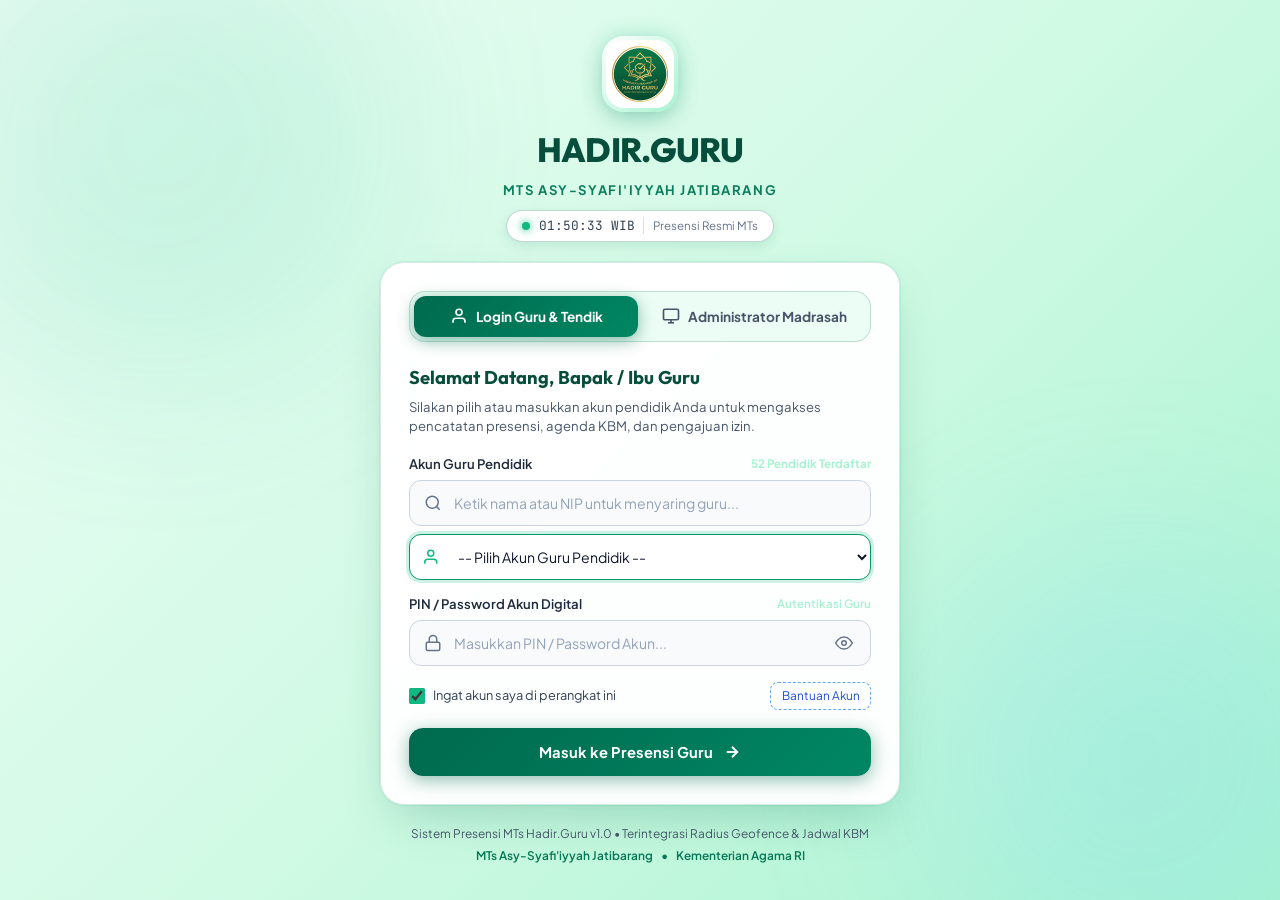
==== commit cd5fea74: "Fix: teacher login only accepts the current password (remove default password backdoor)" ====
--- a/index.html
+++ b/index.html
@@ -4883,12 +4883,12 @@
   <div class="toast-container" id="toastContainer"></div>
 
   <!-- MySQL Backend REST API Adapter -->
-  <script src="scripts/api-service.js?v=4.8"></script>
+  <script src="scripts/api-service.js?v=4.9"></script>
 
   <!-- Core App Scripts -->
-  <script src="scripts/data.js?v=4.8"></script>
-  <script src="scripts/app.js?v=4.8"></script>
-  <script src="scripts/test-runner.js?v=4.8"></script>
+  <script src="scripts/data.js?v=4.9"></script>
+  <script src="scripts/app.js?v=4.9"></script>
+  <script src="scripts/test-runner.js?v=4.9"></script>
 </body>
 </html>
 
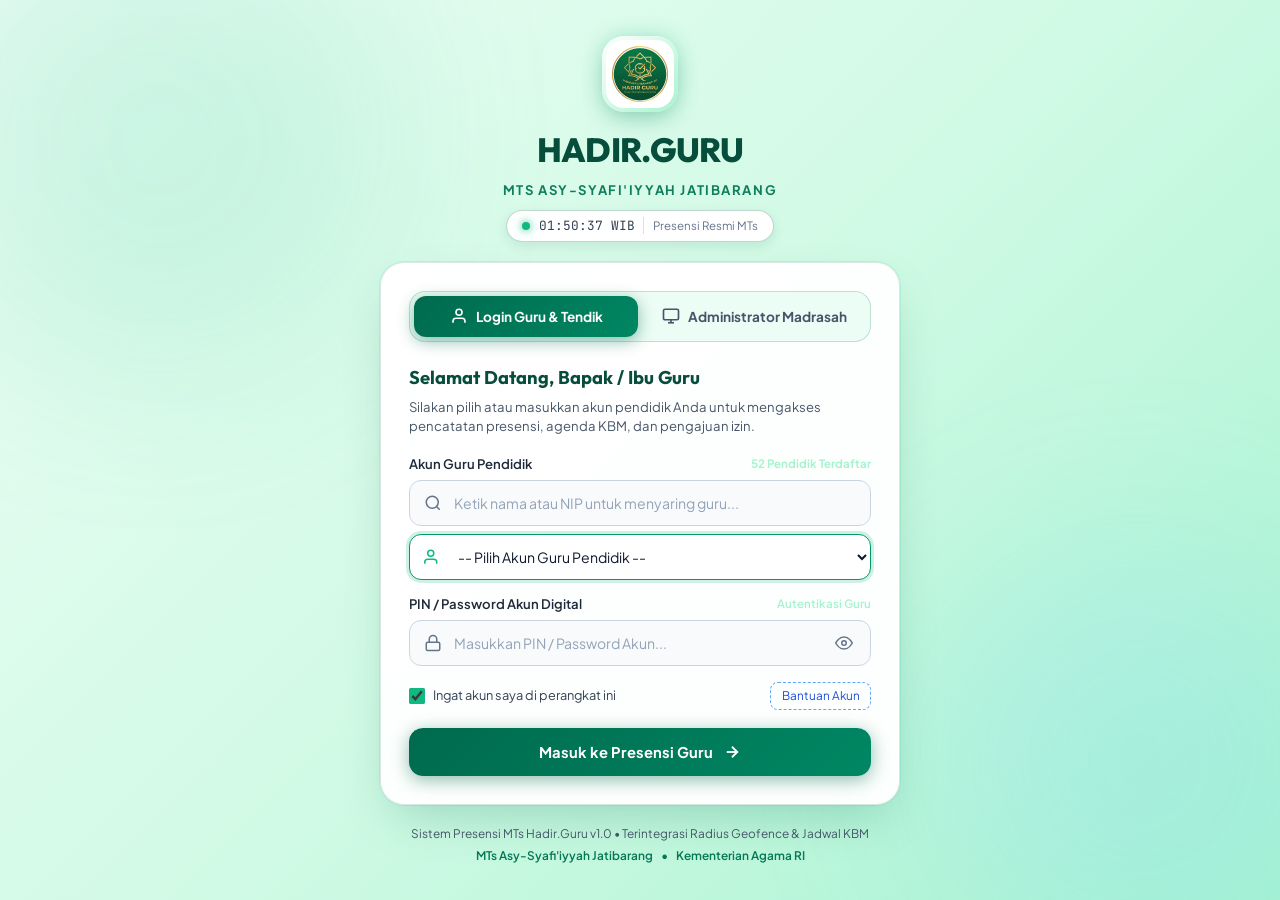
==== commit b75d7a82: "Fix holiday settings table horizontal scroll and column precision" ====
--- a/index.html
+++ b/index.html
@@ -7,7 +7,7 @@
   <title>HADIR.GURU — Presensi Digital MTs Asy-Syafi'iyyah Jatibarang</title>
   
   <link rel="icon" type="image/jpeg" href="assets/logo.jpg">
-  <link rel="stylesheet" href="styles/main.css?v=2.6">
+  <link rel="stylesheet" href="styles/main.css?v=2.7">
 </head>
 <body class="mode-login">
 
@@ -2253,8 +2253,8 @@
               </div>
 
               <form id="formAdminKbmTimeSettings">
-                <div class="table-responsive" style="border: 1px solid var(--border-light); border-radius: var(--radius-md); overflow: hidden; background: var(--bg-surface);">
-                  <table class="table" id="tableKbmPeriodSettings" style="margin-bottom: 0;">
+                <div class="table-responsive table-scroll-container" style="margin-top: 0;">
+                  <table class="table" id="tableKbmPeriodSettings" style="margin-bottom: 0; min-width: 760px;">
                     <thead>
                       <tr>
                         <th style="width: 110px;">Jam Ke</th>
@@ -2292,7 +2292,7 @@
             </div>
 
             <!-- Card 5: Kalender Pendidikan (Kaldik) & Hari Libur Madrasah Jawa Tengah -->
-            <div class="card" id="cardAdminKaldikHolidays" style="grid-column: 1 / -1; margin-top: 0.5rem;">
+            <div class="card" id="cardAdminKaldikHolidays" style="grid-column: 1 / -1; margin-top: 0.5rem; min-width: 0; max-width: 100%; overflow: hidden;">
               <div class="card-header-flex" style="margin-bottom: 1rem; border-bottom: 1px solid var(--border-light); padding-bottom: 0.85rem; flex-wrap: wrap; gap: 0.75rem;">
                 <div style="display: flex; align-items: center; gap: 0.65rem;">
                   <div style="width: 38px; height: 38px; border-radius: 8px; background: rgba(2, 132, 199, 0.15); color: #0284c7; display: flex; align-items: center; justify-content: center; flex-shrink: 0;">
@@ -2362,18 +2362,35 @@
                 </div>
               </div>
 
+              <!-- Table Scroll Hint Bar for Holidays -->
+              <div class="table-scroll-hint" style="margin-top: 0; margin-bottom: 0.5rem;">
+                <span id="holidaysShowingCountText">Menampilkan seluruh jadwal hari libur Kaldik</span>
+                <div style="display: inline-flex; align-items: center; gap: 0.4rem;">
+                  <button type="button" class="table-scroll-hint-pill" onclick="document.getElementById('holidaysTableScrollWrap')?.scrollBy({left: -260, behavior: 'smooth'})" style="cursor: pointer;" title="Geser tabel ke kiri">
+                    <span>◀ Kiri</span>
+                  </button>
+                  <span class="table-scroll-hint-pill">
+                    <svg viewBox="0 0 24 24" width="13" height="13" fill="none" stroke="currentColor" stroke-width="2"><path d="M7 16l-4-4 4-4m10 0l4 4-4 4M3 12h18"></path></svg>
+                    <span>Geser kanan / kiri</span>
+                  </span>
+                  <button type="button" class="table-scroll-hint-pill" onclick="document.getElementById('holidaysTableScrollWrap')?.scrollBy({left: 260, behavior: 'smooth'})" style="cursor: pointer;" title="Geser tabel ke kanan">
+                    <span>Kanan ▶</span>
+                  </button>
+                </div>
+              </div>
+
               <!-- Holidays Table -->
-              <div class="table-responsive" style="border: 1px solid var(--border-light); border-radius: var(--radius-md); overflow: hidden; background: var(--bg-surface); box-shadow: var(--shadow-sm);">
-                <table class="table custom-table" id="tableHolidays" style="margin-bottom: 0;">
+              <div class="table-responsive table-scroll-container" id="holidaysTableScrollWrap" style="margin-top: 0; box-shadow: var(--shadow-sm);">
+                <table class="table custom-table" id="tableHolidays" style="margin-bottom: 0; min-width: 960px; width: 100%;">
                   <thead>
                     <tr>
                       <th style="width: 48px; text-align: center;">No</th>
-                      <th style="width: 195px;">Tanggal & Hari Libur</th>
-                      <th style="min-width: 230px;">Nama Hari Libur / Agenda Kaldik</th>
-                      <th style="width: 175px;">Kategori</th>
-                      <th>Keterangan Kaldik Kanwil Kemenag Jawa Tengah</th>
-                      <th style="width: 135px; text-align: center;">Status KBM</th>
-                      <th style="width: 90px; text-align: center;">Aksi</th>
+                      <th style="width: 185px;">Tanggal & Hari Libur</th>
+                      <th style="width: 230px;">Nama Hari Libur / Agenda Kaldik</th>
+                      <th style="width: 155px; text-align: center;">Kategori</th>
+                      <th style="min-width: 240px;">Keterangan Kaldik Kanwil Kemenag Jawa Tengah</th>
+                      <th style="width: 125px; text-align: center;">Status KBM</th>
+                      <th style="width: 95px; text-align: center;">Aksi</th>
                     </tr>
                   </thead>
                   <tbody id="tbodyHolidays">
@@ -4883,12 +4900,12 @@
   <div class="toast-container" id="toastContainer"></div>
 
   <!-- MySQL Backend REST API Adapter -->
-  <script src="scripts/api-service.js?v=4.9"></script>
+  <script src="scripts/api-service.js?v=5.0"></script>
 
   <!-- Core App Scripts -->
-  <script src="scripts/data.js?v=4.9"></script>
-  <script src="scripts/app.js?v=4.9"></script>
-  <script src="scripts/test-runner.js?v=4.9"></script>
+  <script src="scripts/data.js?v=5.0"></script>
+  <script src="scripts/app.js?v=5.0"></script>
+  <script src="scripts/test-runner.js?v=5.0"></script>
 </body>
 </html>
 
--- a/styles/main.css
+++ b/styles/main.css
@@ -2650,39 +2650,53 @@
 .holiday-badge-madrasah {
   display: inline-flex;
   align-items: center;
+  justify-content: center;
   gap: 0.35rem;
   background: rgba(16, 185, 129, 0.15);
   color: var(--emerald-700);
   border: 1px solid rgba(16, 185, 129, 0.35);
   border-radius: var(--radius-full);
-  padding: 0.2rem 0.65rem;
+  padding: 0.22rem 0.7rem;
   font-size: 0.73rem;
   font-weight: 700;
+  white-space: nowrap;
 }
 
 .holiday-badge-nasional {
   display: inline-flex;
   align-items: center;
+  justify-content: center;
   gap: 0.35rem;
   background: rgba(2, 132, 199, 0.15);
   color: #0369a1;
   border: 1px solid rgba(2, 132, 199, 0.35);
   border-radius: var(--radius-full);
-  padding: 0.2rem 0.65rem;
+  padding: 0.22rem 0.7rem;
   font-size: 0.73rem;
   font-weight: 700;
+  white-space: nowrap;
 }
 
 /* Specific Holiday Table Styles */
 #tableHolidays {
   font-size: 0.84rem;
+  width: 100%;
+  min-width: 960px;
+  border-collapse: collapse;
+}
+
+#tableHolidays th,
+#tableHolidays td {
+  vertical-align: middle;
+  padding: 0.75rem 0.85rem;
 }
 
 #tableHolidays th {
   font-family: 'Outfit', sans-serif;
   letter-spacing: 0.04em;
-  font-size: 0.76rem;
+  font-size: 0.75rem;
   background: var(--bg-elevated);
+  white-space: nowrap;
 }
 
 #tableHolidays tbody tr:hover td {
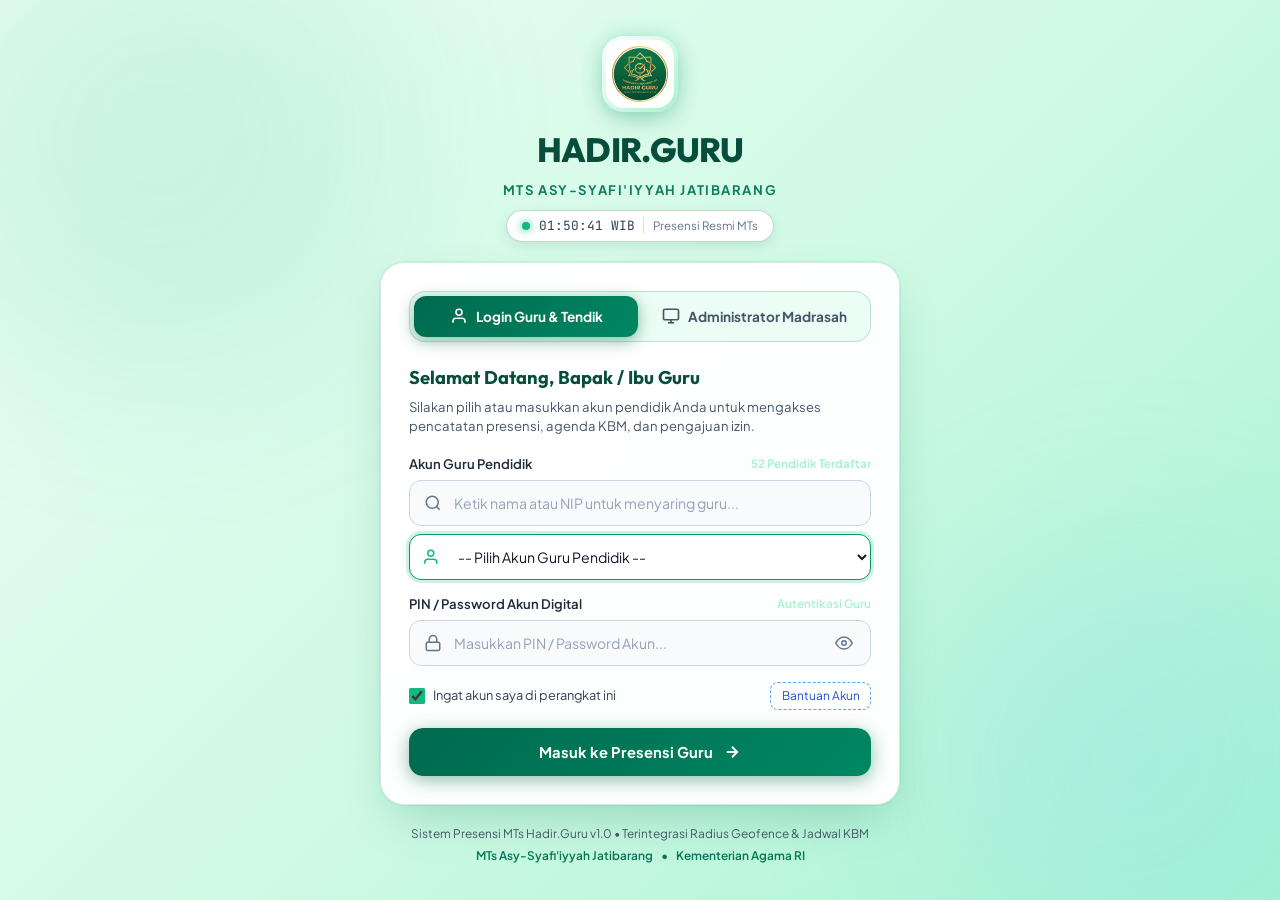
==== commit 60ec9e12: "Fix tombol WA jadwal piket, tombol selesai KBM saat waktu habis, dan perpindahan jam otomatis" ====
--- a/index.html
+++ b/index.html
@@ -7,7 +7,7 @@
   <title>HADIR.GURU — Presensi Digital MTs Asy-Syafi'iyyah Jatibarang</title>
   
   <link rel="icon" type="image/jpeg" href="assets/logo.jpg">
-  <link rel="stylesheet" href="styles/main.css?v=2.7">
+  <link rel="stylesheet" href="styles/main.css?v=2.8">
 </head>
 <body class="mode-login">
 
@@ -4900,12 +4900,12 @@
   <div class="toast-container" id="toastContainer"></div>
 
   <!-- MySQL Backend REST API Adapter -->
-  <script src="scripts/api-service.js?v=5.0"></script>
+  <script src="scripts/api-service.js?v=5.2"></script>
 
   <!-- Core App Scripts -->
-  <script src="scripts/data.js?v=5.0"></script>
-  <script src="scripts/app.js?v=5.0"></script>
-  <script src="scripts/test-runner.js?v=5.0"></script>
+  <script src="scripts/data.js?v=5.2"></script>
+  <script src="scripts/app.js?v=5.2"></script>
+  <script src="scripts/test-runner.js?v=5.2"></script>
 </body>
 </html>
 
--- a/styles/main.css
+++ b/styles/main.css
@@ -4174,13 +4174,155 @@
   font-size: 0.78rem;
 }
 
-.picket-actions-row {
+.picket-actions-row,
+.member-actions-row {
   display: flex;
   align-items: center;
   gap: 0.5rem;
-  justify-content: flex-end;
+  justify-content: space-between;
+  flex-wrap: wrap;
   border-top: 1px dashed var(--border-light);
   padding-top: 0.75rem;
+  margin-top: 0.85rem;
+}
+
+.member-top-row {
+  display: flex;
+  align-items: flex-start;
+  justify-content: space-between;
+  gap: 0.65rem;
+}
+
+.member-name {
+  font-family: 'Outfit', sans-serif;
+  font-size: 0.98rem;
+  font-weight: 800;
+  color: var(--text-primary);
+  margin: 0;
+  line-height: 1.25;
+}
+
+.member-meta {
+  display: flex;
+  align-items: center;
+  flex-wrap: wrap;
+  gap: 0.35rem;
+  font-size: 0.76rem;
+  color: var(--text-secondary);
+  margin-top: 0.25rem;
+}
+
+.picket-status-badge {
+  display: inline-flex;
+  align-items: center;
+  gap: 0.35rem;
+  padding: 0.22rem 0.6rem;
+  border-radius: var(--radius-full, 999px);
+  font-size: 0.72rem;
+  font-weight: 700;
+  white-space: nowrap;
+}
+
+.picket-role-badge {
+  display: inline-flex;
+  align-items: center;
+  gap: 0.32rem;
+  padding: 0.22rem 0.6rem;
+  border-radius: var(--radius-sm);
+  font-size: 0.73rem;
+  font-weight: 700;
+  background: rgba(16, 185, 129, 0.1);
+  color: #047857;
+  border: 1px solid rgba(16, 185, 129, 0.25);
+}
+
+.picket-role-badge.role-coord {
+  background: rgba(245, 158, 11, 0.14);
+  color: #b45309;
+  border-color: rgba(245, 158, 11, 0.35);
+}
+
+.member-loc-pill {
+  display: inline-flex;
+  align-items: center;
+  gap: 0.3rem;
+  padding: 0.22rem 0.58rem;
+  border-radius: var(--radius-sm);
+  font-size: 0.73rem;
+  font-weight: 600;
+  background: var(--bg-subtle);
+  color: var(--text-secondary);
+  border: 1px solid var(--border-light);
+}
+
+.picket-inval-badge {
+  margin-top: 0.65rem;
+  padding: 0.5rem 0.65rem;
+  border-radius: var(--radius-sm);
+  background: rgba(245, 158, 11, 0.12);
+  border: 1px dashed rgba(245, 158, 11, 0.45);
+  color: #b45309;
+  font-size: 0.74rem;
+}
+
+.btn-member-action {
+  display: inline-flex;
+  align-items: center;
+  justify-content: center;
+  gap: 0.35rem;
+  padding: 0.38rem 0.72rem;
+  border-radius: var(--radius-sm);
+  font-family: inherit;
+  font-size: 0.75rem;
+  font-weight: 700;
+  line-height: 1.2;
+  border: 1px solid var(--border-light);
+  background: var(--bg-subtle);
+  color: var(--text-secondary);
+  cursor: pointer;
+  text-decoration: none !important;
+  transition: all 0.2s ease;
+  white-space: nowrap;
+}
+
+.btn-member-action:hover:not(:disabled) {
+  background: #e2e8f0;
+  color: var(--text-primary);
+  border-color: #cbd5e1;
+  transform: translateY(-1px);
+}
+
+.btn-member-action.btn-swap {
+  background: rgba(14, 165, 233, 0.1);
+  color: #0369a1;
+  border-color: rgba(14, 165, 233, 0.32);
+}
+
+.btn-member-action.btn-swap:hover {
+  background: #0284c7;
+  color: #ffffff;
+  border-color: #0284c7;
+  box-shadow: 0 3px 8px rgba(2, 132, 199, 0.25);
+}
+
+.btn-member-action.btn-wa,
+a.btn-member-action.btn-wa,
+a.btn-member-action.btn-wa:visited {
+  background: rgba(37, 211, 102, 0.12);
+  color: #15803d !important;
+  border: 1px solid rgba(37, 211, 102, 0.45);
+  text-decoration: none !important;
+  font-weight: 700;
+}
+
+.btn-member-action.btn-wa:hover,
+a.btn-member-action.btn-wa:hover {
+  background: #16a34a !important;
+  color: #ffffff !important;
+  border-color: #16a34a !important;
+  box-shadow: 0 3px 10px rgba(22, 163, 74, 0.28);
+  text-decoration: none !important;
+  transform: translateY(-1px);
 }
 
 .badge-standby {
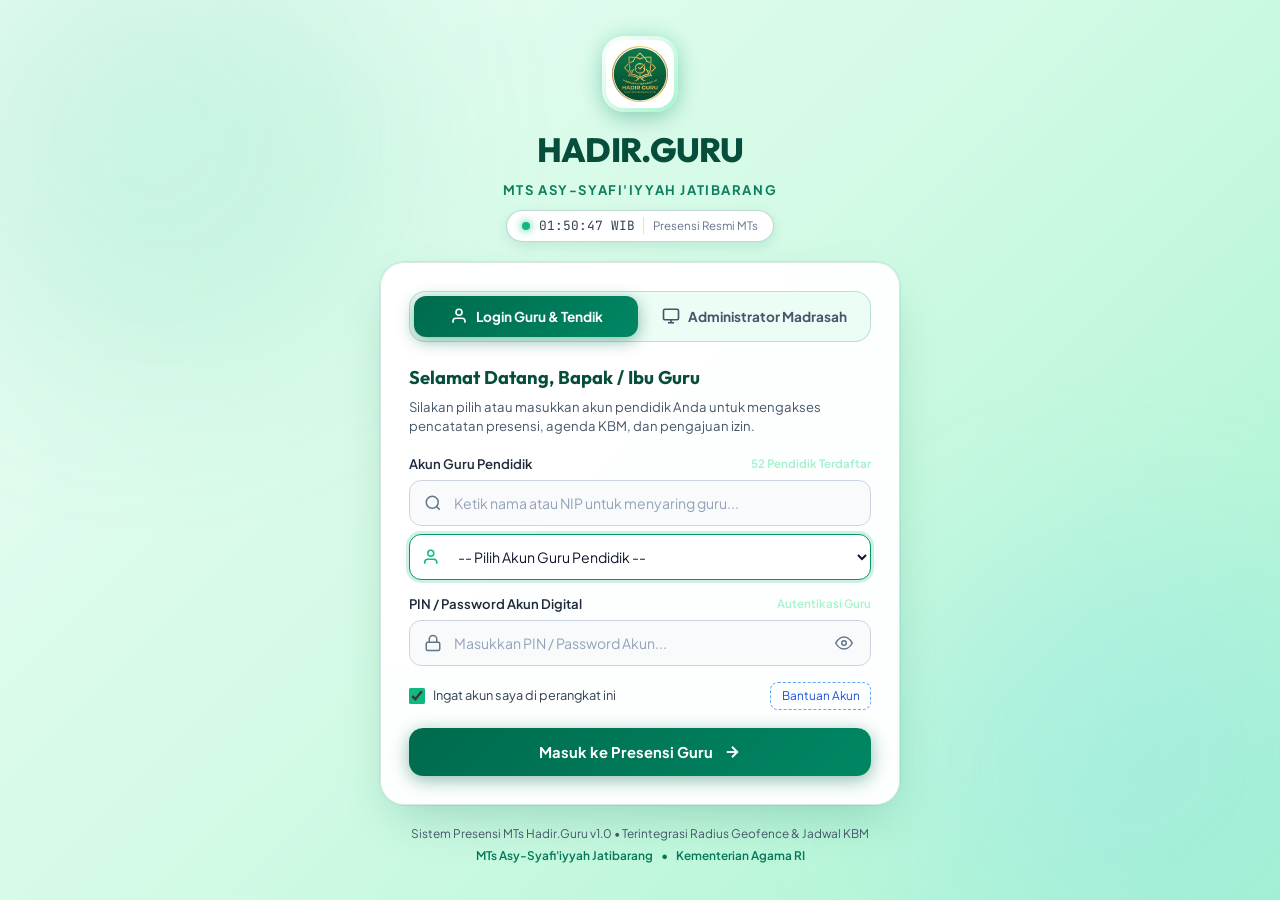
==== commit 79de7dff: "feat: tambahkan ttd kamad, stempel madrasah, dan barcode qr code tte model B pada laporan resmi" ====
--- a/index.html
+++ b/index.html
@@ -4902,6 +4902,10 @@
   <!-- MySQL Backend REST API Adapter -->
   <script src="scripts/api-service.js?v=5.2"></script>
 
+  <!-- QR Code Generator & Signature Assets -->
+  <script src="scripts/qrcode.min.js"></script>
+  <script src="assets/signatures.js"></script>
+
   <!-- Core App Scripts -->
   <script src="scripts/data.js?v=5.2"></script>
   <script src="scripts/app.js?v=5.2"></script>
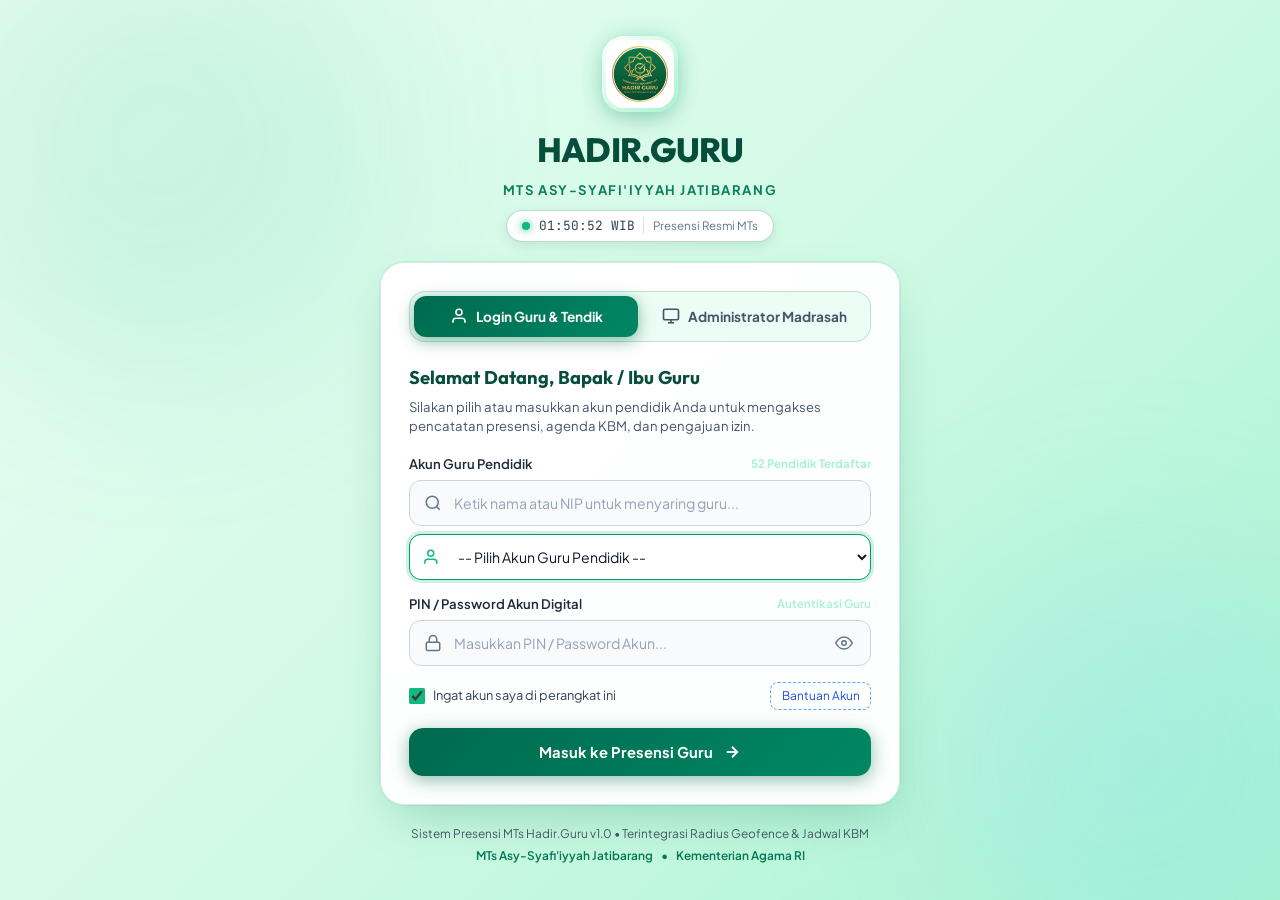
==== commit 7e3229a0: "feat: perbarui ttd asli h rosidi dari dokumen kesiswaan dan terapkan format Model A TTE modern" ====
--- a/index.html
+++ b/index.html
@@ -4830,6 +4830,14 @@
             </select>
           </div>
 
+          <div style="display: flex; align-items: center; gap: 0.5rem;" id="wrapOfficialReportSignModel">
+            <label style="font-size: 0.82rem; font-weight: 700; color: var(--text-secondary);">Model Pengesahan:</label>
+            <select id="selectOfficialReportSignModel" class="form-control" style="font-size: 0.82rem; padding: 0.35rem 0.75rem; width: auto; font-weight: 600; border-color: #0284c7;">
+              <option value="A" selected>Model A: TTE Modern (TTD H. Rosidi + Barcode QR Code)</option>
+              <option value="B">Model B: Tradisional Resmi (TTD + Stempel Basah + QR Code)</option>
+            </select>
+          </div>
+
           <div style="margin-left: auto; font-size: 0.75rem; color: var(--text-muted); background: rgba(16, 185, 129, 0.1); padding: 0.35rem 0.65rem; border-radius: var(--radius-sm); border: 1px solid rgba(16, 185, 129, 0.25);">
             📐 <strong>Format: 2 Lembar A4 Landscape (Hal 1: Absensi 1 Bulan Penuh • Hal 2: Analisis & TTD Kepala Madrasah)</strong>
           </div>
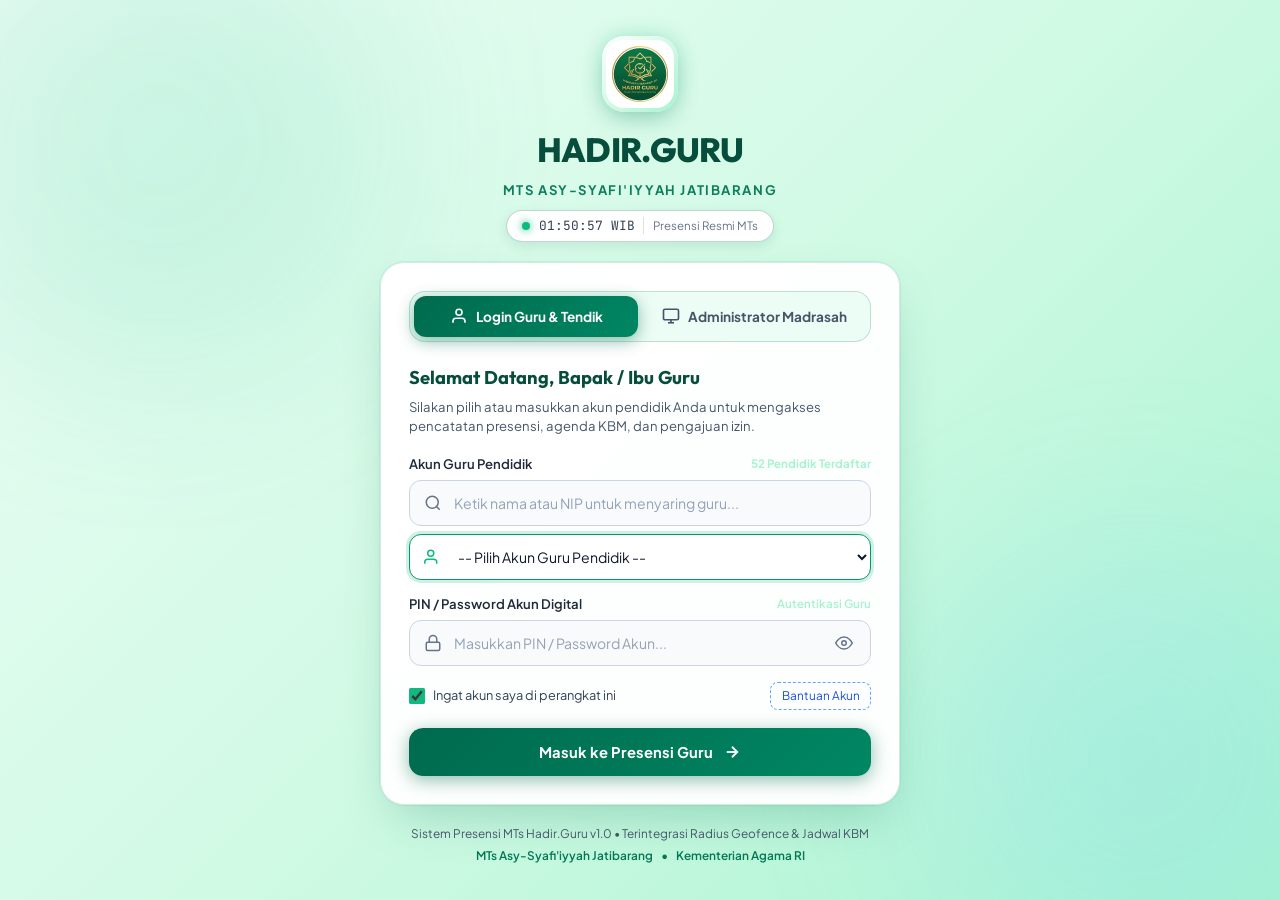
==== commit 3bee979f: "fix: hapus ttd fisik dan posisikan barcode qr code center persis di atas nama kamad pada model A" ====
--- a/index.html
+++ b/index.html
@@ -4833,7 +4833,7 @@
           <div style="display: flex; align-items: center; gap: 0.5rem;" id="wrapOfficialReportSignModel">
             <label style="font-size: 0.82rem; font-weight: 700; color: var(--text-secondary);">Model Pengesahan:</label>
             <select id="selectOfficialReportSignModel" class="form-control" style="font-size: 0.82rem; padding: 0.35rem 0.75rem; width: auto; font-weight: 600; border-color: #0284c7;">
-              <option value="A" selected>Model A: TTE Modern (TTD H. Rosidi + Barcode QR Code)</option>
+              <option value="A" selected>Model A: Barcode QR Code TTE Center (Standar Resmi)</option>
               <option value="B">Model B: Tradisional Resmi (TTD + Stempel Basah + QR Code)</option>
             </select>
           </div>
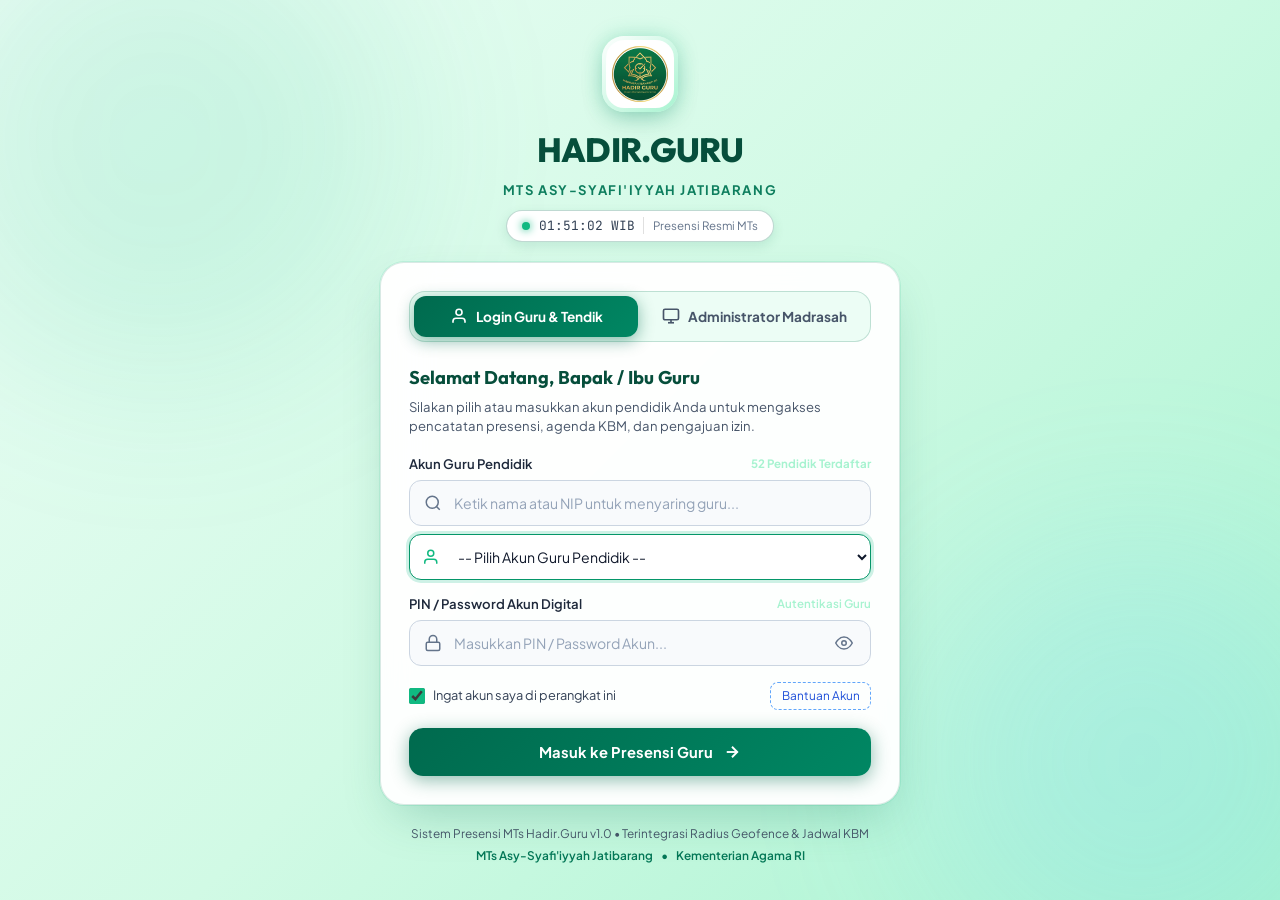
==== commit d58fc645: "fix: bump script cache ke v5.3, perbesar qr barcode 108px, dan sediakan verifikasi.html resmi" ====
--- a/index.html
+++ b/index.html
@@ -4908,16 +4908,16 @@
   <div class="toast-container" id="toastContainer"></div>
 
   <!-- MySQL Backend REST API Adapter -->
-  <script src="scripts/api-service.js?v=5.2"></script>
+  <script src="scripts/api-service.js?v=5.3"></script>
 
   <!-- QR Code Generator & Signature Assets -->
   <script src="scripts/qrcode.min.js"></script>
   <script src="assets/signatures.js"></script>
 
   <!-- Core App Scripts -->
-  <script src="scripts/data.js?v=5.2"></script>
-  <script src="scripts/app.js?v=5.2"></script>
-  <script src="scripts/test-runner.js?v=5.2"></script>
+  <script src="scripts/data.js?v=5.3"></script>
+  <script src="scripts/app.js?v=5.3"></script>
+  <script src="scripts/test-runner.js?v=5.3"></script>
 </body>
 </html>
 
